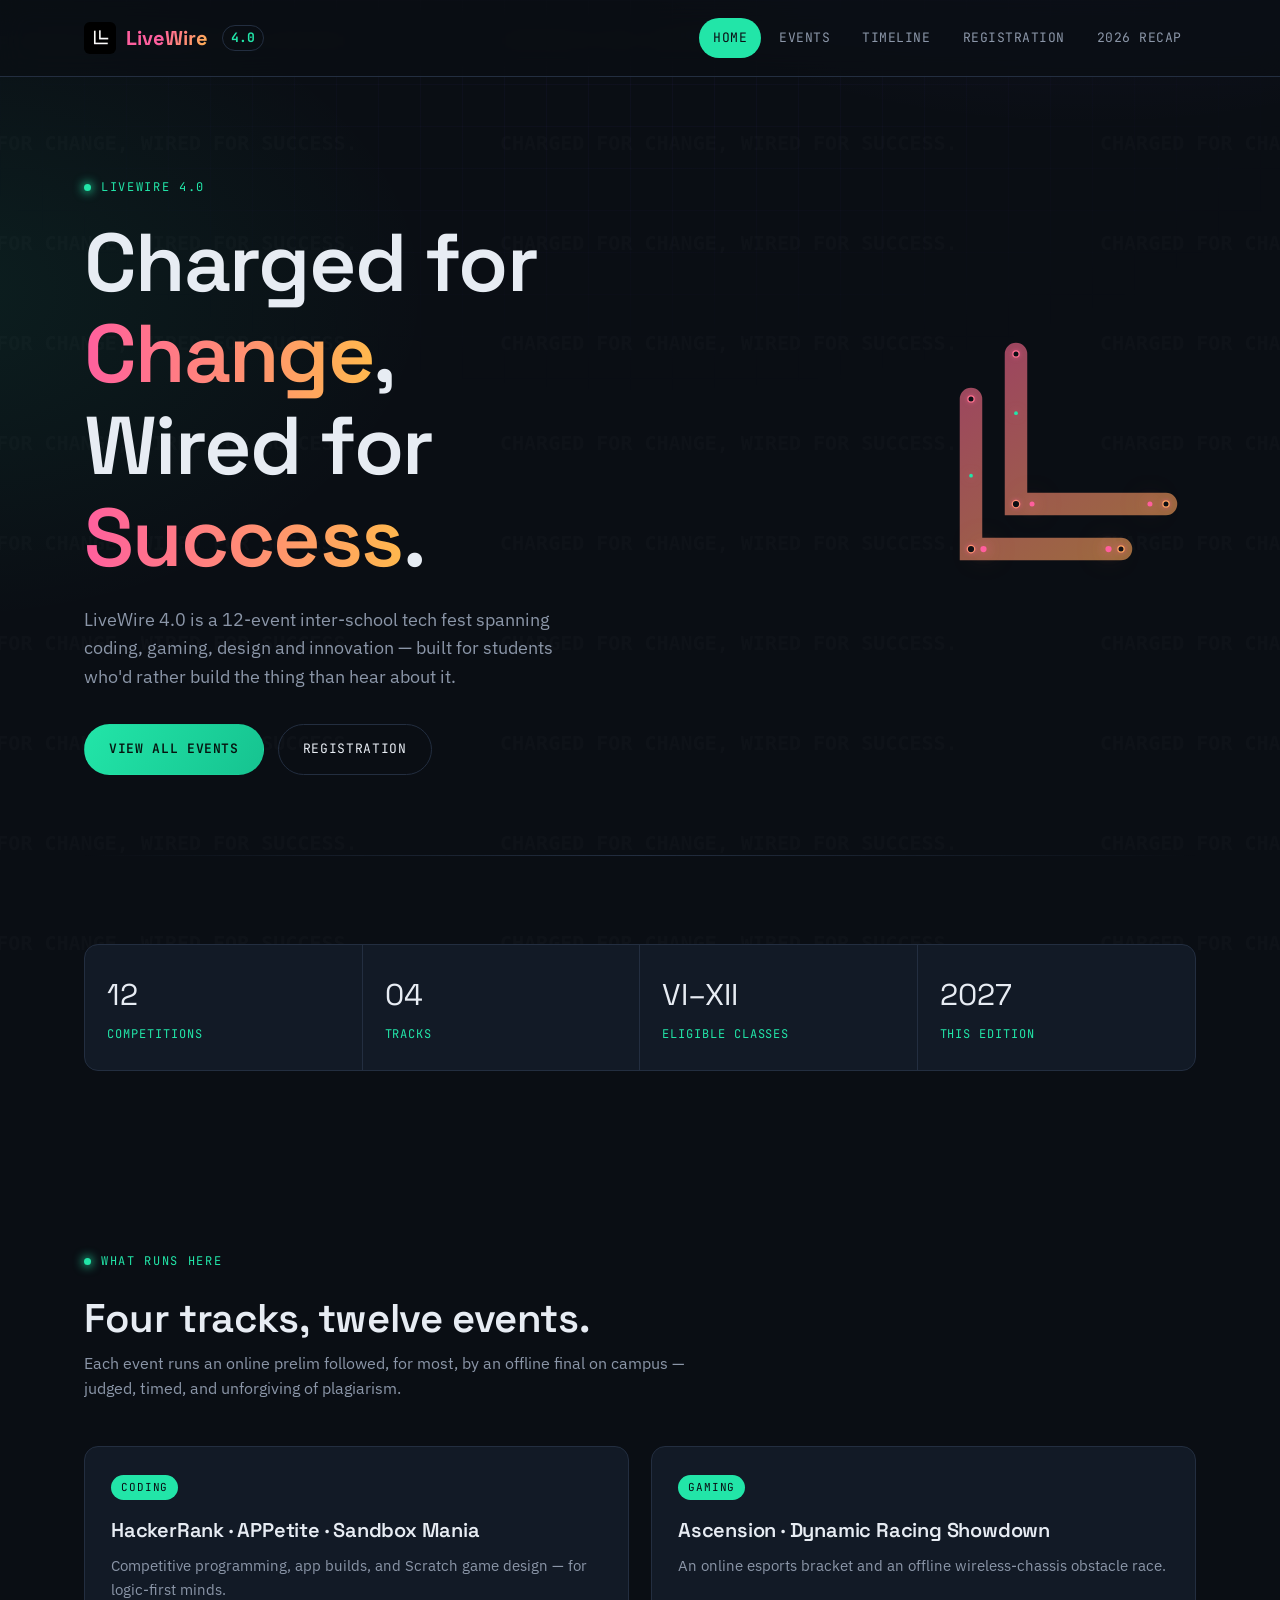
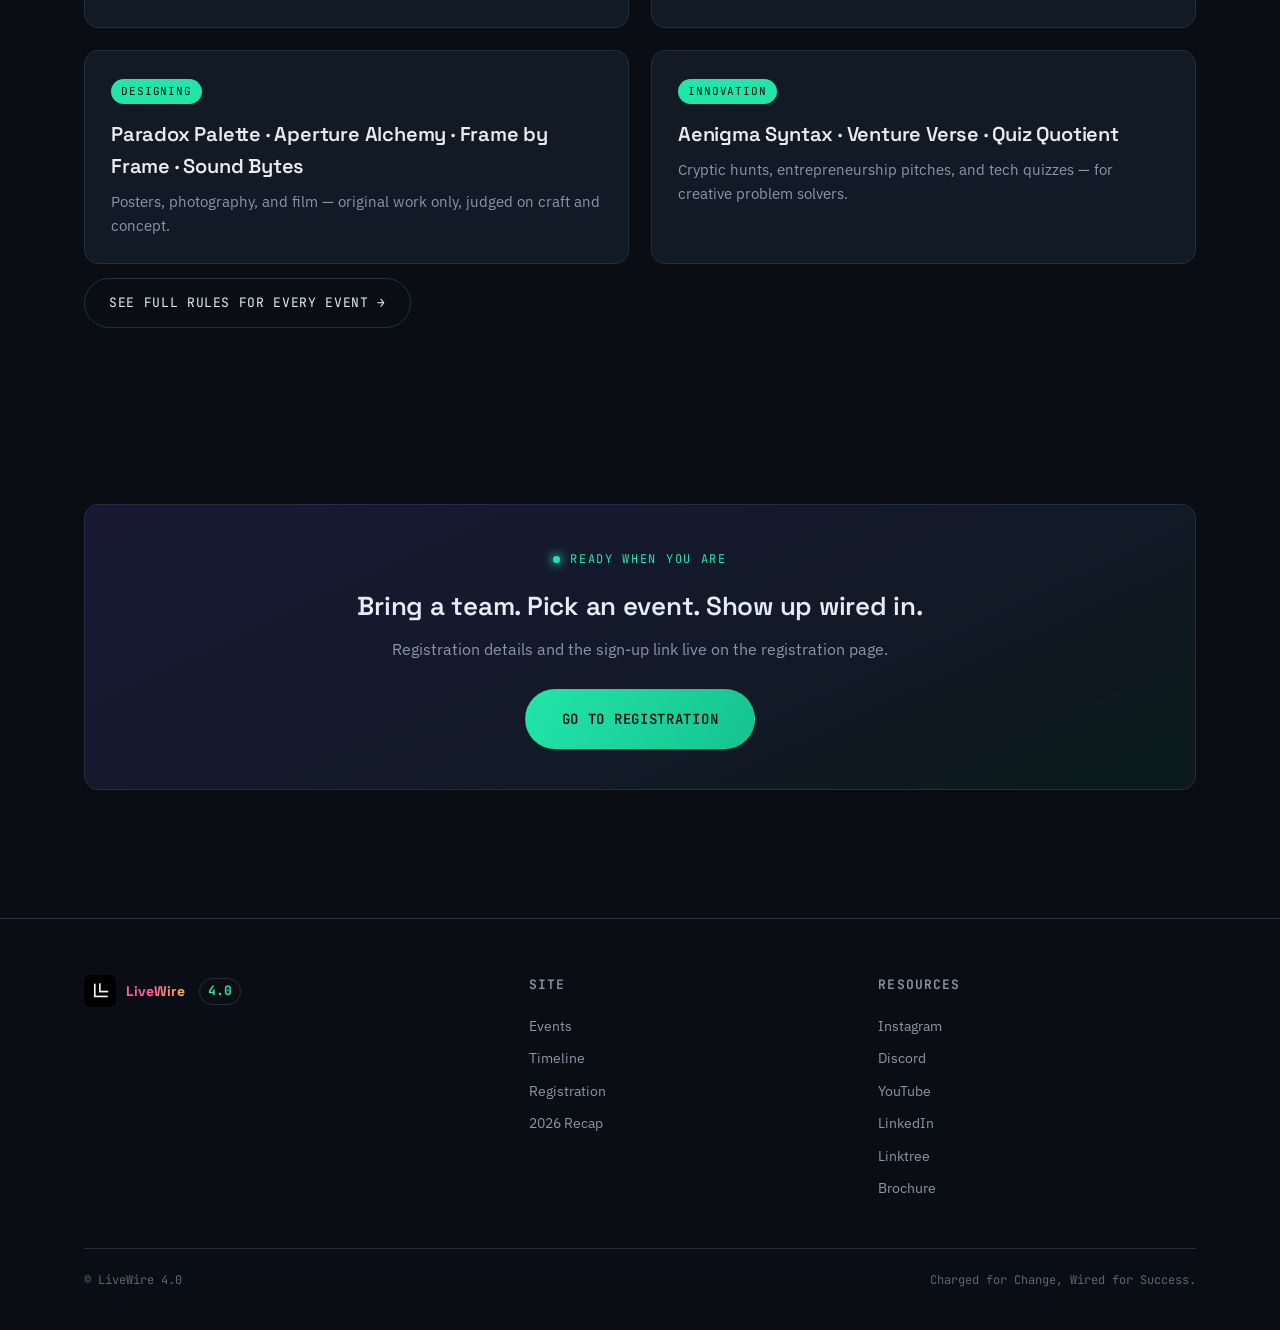
==== index.html @ 0c419f39 "metadata" ====
<!DOCTYPE html>
<html lang="en">
<head>
<meta charset="UTF-8">
<meta name="viewport" content="width=device-width, initial-scale=1.0">
<title>LiveWire 4.0 | Charged for Change, Wired for Success</title>
<meta name="title" content="LiveWire 4.0 | Charged for Change, Wired for Success">
<meta name="description" content="Join LiveWire 4.0, a 12-event inter-school tech fest spanning coding, gaming, design and innovation.">
<meta property="og:type" content="website">
<meta property="og:title" content="LiveWire 4.0 | Charged for Change, Wired for Success">
<meta property="og:description" content="Join LiveWire 4.0, a 12-event inter-school tech fest spanning coding, gaming, design and innovation.">
<meta property="og:image" content="https://livewire.tech/LOGO.jpg">
<meta property="twitter:card" content="summary_large_image">
<meta property="twitter:title" content="LiveWire 4.0 | Charged for Change, Wired for Success">
<meta property="twitter:description" content="Join LiveWire 4.0, a 12-event inter-school tech fest spanning coding, gaming, design and innovation.">
<meta property="twitter:image" content="https://livewire.tech/LOGO.jpg">
<link rel="preconnect" href="https://fonts.googleapis.com">
<link href="https://fonts.googleapis.com/css2?family=Space+Grotesk:wght@500;600;700&family=IBM+Plex+Sans:wght@400;500;600&family=JetBrains+Mono:wght@400;500&display=swap" rel="stylesheet">
<link rel="icon" type="image/jpeg" href="LOGO.jpg">
<link rel="stylesheet" href="styles.css">
</head>
<body>

<header class="site-header">
  <div class="wrap">
    <a href="index.html" class="brand">
      <img src="LOGO.jpg" alt="LiveWire" class="brand-logo">
      <span class="brand-text"><span class="l">Live</span><span class="w">Wire</span></span>
      <span class="ver">4.0</span>
    </a>
    <nav class="primary-nav">
      <a href="index.html">Home</a>
      <a href="events.html">Events</a>
      <a href="timeline.html">Timeline</a>
      <a href="registration.html">Registration</a>
      <a href="recap.html">2026 Recap</a>
    </nav>
    <button class="nav-toggle" aria-label="Toggle menu" aria-expanded="false">☰</button>
  </div>
</header>

<main>

  <section class="hero">
    <div class="wrap hero-grid">
      <div>
        <span class="eyebrow">LiveWire 4.0</span>
        <h1>Charged for <span class="grad-text">Change</span>,<br>Wired for <span class="grad-text">Success</span>.</h1>
        <p class="lede">LiveWire 4.0 is a 12-event inter-school tech fest spanning coding, gaming, design and innovation — built for students who'd rather build the thing than hear about it.</p>
        <div class="hero-cta">
          <a href="events.html" class="btn btn-primary">View all events</a>
          <a href="registration.html" class="btn btn-ghost">Registration</a>
        </div>
      </div>

      <div class="circuit-stage" aria-hidden="true">
        <svg viewBox="0 0 480 480" fill="none">
          <defs>
            <linearGradient id="traceGrad" x1="80" y1="0" x2="400" y2="480" gradientUnits="userSpaceOnUse">
              <stop offset="0%" stop-color="#ff5f9e"/>
              <stop offset="100%" stop-color="#ffb84d"/>
            </linearGradient>
            <linearGradient id="dotGrad" x1="0" y1="0" x2="1" y2="0">
              <stop offset="0%" stop-color="#ff5f9e"/>
              <stop offset="100%" stop-color="#ffb84d"/>
            </linearGradient>
            <!-- Left L (larger): tall vertical, horizontal base equal length -->
            <path id="logoL1" d="M 120 120 L 120 360 L 360 360" />
            <!-- Right L (smaller): shifted diagonally up and right by exact gap amount, equal lengths -->
            <path id="logoL2" d="M 192 48 L 192 288 L 432 288" />
            <!-- Reverse paths -->
            <path id="logoL1rev" d="M 360 360 L 120 360 L 120 120" />
            <path id="logoL2rev" d="M 432 288 L 192 288 L 192 48" />
          </defs>

          <!-- Left L shape -->
          <use href="#logoL1" stroke="url(#traceGrad)" stroke-width="36" stroke-linecap="round" stroke-linejoin="miter" fill="none" opacity="0.6" class="trace-draw d1"/>
          <!-- Right L shape -->
          <use href="#logoL2" stroke="url(#traceGrad)" stroke-width="36" stroke-linecap="round" stroke-linejoin="miter" fill="none" opacity="0.6" class="trace-draw d2"/>

          <!-- Corner nodes on left L -->
          <circle class="node logo-node" cx="120" cy="120" r="5"/>
          <circle class="node logo-node" cx="120" cy="360" r="6"/>
          <circle class="node logo-node" cx="360" cy="360" r="5"/>
          <!-- Corner nodes on right L -->
          <circle class="node logo-node" cx="192" cy="48" r="5"/>
          <circle class="node logo-node" cx="192" cy="288" r="6"/>
          <circle class="node logo-node" cx="432" cy="288" r="5"/>

          <!-- Animated dots on left L -->
          <circle class="pulse logo-pulse" r="5" fill="url(#dotGrad)">
            <animateMotion dur="3.6s" repeatCount="indefinite">
              <mpath href="#logoL1"/>
            </animateMotion>
          </circle>
          <circle class="pulse logo-pulse" r="5" fill="url(#dotGrad)">
            <animateMotion dur="3.6s" begin="1.8s" repeatCount="indefinite">
              <mpath href="#logoL1rev"/>
            </animateMotion>
          </circle>
          <!-- Animated dots on right L -->
          <circle class="pulse logo-pulse" r="4" fill="url(#dotGrad)">
            <animateMotion dur="2.8s" begin="0.4s" repeatCount="indefinite">
              <mpath href="#logoL2"/>
            </animateMotion>
          </circle>
          <circle class="pulse logo-pulse" r="4" fill="url(#dotGrad)">
            <animateMotion dur="2.8s" begin="1.8s" repeatCount="indefinite">
              <mpath href="#logoL2rev"/>
            </animateMotion>
          </circle>
          <!-- Extra small accent dots -->
          <circle class="pulse logo-pulse-sm" r="3" fill="#ff5f9e">
            <animateMotion dur="4.5s" begin="0.8s" repeatCount="indefinite">
              <mpath href="#logoL1"/>
            </animateMotion>
          </circle>
          <circle class="pulse logo-pulse-sm" r="3" fill="#ffb84d">
            <animateMotion dur="3.8s" begin="1.2s" repeatCount="indefinite">
              <mpath href="#logoL2"/>
            </animateMotion>
          </circle>
        </svg>
      </div>
    </div>
  </section>

  <div class="wrap"><hr class="divider"></div>

  <section class="reveal">
    <div class="wrap">
      <div class="stat-band">
        <div><span class="num">12</span><span class="cat">Competitions</span></div>
        <div><span class="num">04</span><span class="cat">Tracks</span></div>
        <div><span class="num">VI–XII</span><span class="cat">Eligible classes</span></div>
        <div><span class="num">2027</span><span class="cat">This edition</span></div>
      </div>
    </div>
  </section>

  <section class="reveal">
    <div class="wrap">
      <div class="section-head">
        <span class="eyebrow">What runs here</span>
        <h2>Four tracks, twelve events.</h2>
        <p>Each event runs an online prelim followed, for most, by an offline final on campus — judged, timed, and unforgiving of plagiarism.</p>
      </div>
      <div class="grid-2x2">
        <div class="card">
          <span class="tag">Coding</span>
          <h3>HackerRank · APPetite · Sandbox Mania</h3>
          <p>Competitive programming, app builds, and Scratch game design — for logic-first minds.</p>
        </div>
        <div class="card">
          <span class="tag">Gaming</span>
          <h3>Ascension · Dynamic Racing Showdown</h3>
          <p>An online esports bracket and an offline wireless-chassis obstacle race.</p>
        </div>
        <div class="card">
          <span class="tag">Designing</span>
          <h3>Paradox Palette · Aperture Alchemy · Frame by Frame · Sound Bytes</h3>
          <p>Posters, photography, and film — original work only, judged on craft and concept.</p>
        </div>
        <div class="card">
          <span class="tag">Innovation</span>
          <h3>Aenigma Syntax · Venture Verse · Quiz Quotient</h3>
          <p>Cryptic hunts, entrepreneurship pitches, and tech quizzes — for creative problem solvers.</p>
        </div>
      </div>
      <div style="margin-top:14px;">
        <a href="events.html" class="btn btn-ghost">See full rules for every event →</a>
      </div>
    </div>
  </section>



  <section class="reveal">
    <div class="wrap">
      <div class="reg-cta-card">
        <span class="eyebrow">Ready when you are</span>
        <h3>Bring a team. Pick an event. Show up wired in.</h3>
        <p>Registration details and the sign-up link live on the registration page.</p>
        <a href="registration.html" class="btn btn-primary big-btn">Go to registration</a>
      </div>
    </div>
  </section>

</main>

<footer class="site-footer">
  <div class="wrap">
    <div class="footer-grid">
      <div>
        <a href="index.html" class="brand" style="margin-bottom:10px;">
          <img src="LOGO.jpg" alt="LiveWire" class="brand-logo">
          <span class="brand-text"><span class="l">Live</span><span class="w">Wire</span></span>
          <span class="ver">4.0</span>
        </a>

      </div>
      <div>
        <h4>Site</h4>
        <a href="events.html">Events</a>
        <a href="timeline.html">Timeline</a>
        <a href="registration.html">Registration</a>
        <a href="recap.html">2026 Recap</a>
      </div>
      <div>
        <h4>Resources</h4>
        <a href="https://www.instagram.com/livewire_bgs" target="_blank">Instagram</a>
        <a href="https://discord.com/invite/5c5zXu8tNT" target="_blank">Discord</a>
        <a href="https://www.youtube.com/@TheLiveWireClub" target="_blank">YouTube</a>
        <a href="https://in.linkedin.com/company/the-live-wire-club" target="_blank">LinkedIn</a>
        <a href="https://linktr.ee/livewire.bgsips" target="_blank">Linktree</a>
        <a href="brochure.html">Brochure</a>
      </div>
    </div>
    <div class="footer-bottom">
      <span>© LiveWire 4.0</span>
      <span>Charged for Change, Wired for Success.</span>
    </div>
  </div>
</footer>

<script src="script.js"></script>
</body>
</html>
---- styles.css ----
/* =========================================================
   LiveWire 4.0 — design tokens
   Palette:  bg #0a0e14 · surface #121a26 · violet #7c5cff
             green #22e5a8 · spark #ff5f9e
             ink #e7ecf3 · ink-mute #8b96a8
   Type:     display = Space Grotesk · body = IBM Plex Sans
             mono (labels/eyebrows) = JetBrains Mono
   ========================================================= */

:root{
  --bg: #0a0e14;
  --bg-2: #0d1320;
  --surface: #121a26;
  --surface-2: #17202f;
  --line: #232e40;
  --violet: #7c5cff;
  --violet-soft: #a996ff;
  --green: #22e5a8;
  --spark: #ff5f9e;
  --amber: #ffb84d;
  --ink: #e7ecf3;
  --ink-mute: #8b96a8;
  --ink-dim: #5b6578;

  --display: "Space Grotesk", "Segoe UI", sans-serif;
  --body: "IBM Plex Sans", "Segoe UI", sans-serif;
  --mono: "JetBrains Mono", "Courier New", monospace;

  --radius: 14px;
  --radius-sm: 8px;
  --maxw: 1240px;
  --edge: clamp(20px, 5vw, 64px);
}

/* ---------------- Custom cursor (non-touch only) ---------- */
@media (pointer: fine) {
  *{ cursor: none !important; }
}
.cursor-ring, .cursor-dot{
  position: fixed;
  top: 0; left: 0;
  border-radius: 50%;
  pointer-events: none;
  z-index: 9999;
  transform: translate(-50%, -50%);
  will-change: transform;
  display: none;           /* hidden until JS activates */
}
.cursor-ring{
  width: 36px; height: 36px;
  border: 1.5px solid var(--green);
  opacity: 0.55;
  transition: width .2s ease, height .2s ease, opacity .2s ease, border-color .2s ease;
}
.cursor-dot{
  width: 6px; height: 6px;
  background: var(--green);
  box-shadow: 0 0 8px 2px rgba(34,229,168,0.6);
  transition: width .2s ease, height .2s ease, background .2s ease;
}
/* hover state — ring expands, dot shrinks */
.cursor-ring.is-hover{
  width: 52px; height: 52px;
  border-color: var(--spark);
  opacity: 0.8;
}
.cursor-dot.is-hover{
  width: 4px; height: 4px;
  background: var(--spark);
}

*{ box-sizing:border-box; margin:0; padding:0; }
html{ scroll-behavior:smooth; }
@media (prefers-reduced-motion: reduce){
  html{ scroll-behavior:auto; }
  *{ animation-duration:0.01ms !important; animation-iteration-count:1 !important; transition-duration:0.01ms !important; }
}

body{
  background:
    radial-gradient(1100px 700px at 85% -10%, rgba(124,92,255,0.14), transparent 60%),
    radial-gradient(900px 600px at -5% 10%, rgba(34,229,168,0.08), transparent 55%),
    var(--bg);
  color: var(--ink);
  font-family: var(--body);
  font-size: 16px;
  line-height: 1.6;
  -webkit-font-smoothing: antialiased;
  min-height: 100vh;
  position: relative;
}


body::after {
  content: "";
  position: fixed;
  inset: -100px;
  z-index: -2;
  pointer-events: none;
  background-image: url("data:image/svg+xml,%3Csvg xmlns='http://www.w3.org/2000/svg' width='600' height='100'%3E%3Ctext x='0' y='50' fill='rgba(255,255,255,0.02)' font-family='monospace' font-size='20' font-weight='800'%3ECHARGED FOR CHANGE, WIRED FOR SUCCESS.%3C/text%3E%3C/svg%3E");
  background-repeat: repeat;
}

/* subtle circuit-grid backdrop, fixed, low opacity */
body::before{
  content:"";
  position: fixed; inset: 0;
  background-image:
    linear-gradient(rgba(124,92,255,0.05) 1px, transparent 1px),
    linear-gradient(90deg, rgba(124,92,255,0.05) 1px, transparent 1px);
  background-size: 42px 42px;
  mask-image: radial-gradient(ellipse 80% 60% at 50% 0%, black 0%, transparent 75%);
  pointer-events: none;
  z-index: 0;
}

a{ color: inherit; text-decoration:none; }
img,svg{ display:block; max-width:100%; }
ul{ list-style:none; }
button{ font-family: inherit; }

.wrap{ max-width: var(--maxw); margin: 0 auto; padding: 0 var(--edge); position:relative; z-index:1; }

.eyebrow{
  font-family: var(--mono);
  font-size: 12px;
  letter-spacing: 0.14em;
  text-transform: uppercase;
  color: var(--green);
  display: inline-flex;
  align-items: center;
  gap: 10px;
}
.eyebrow::before{
  content:"";
  width: 7px; height: 7px;
  background: var(--green);
  border-radius: 50%;
  box-shadow: 0 0 10px 2px rgba(34,229,168,0.7);
  flex-shrink: 0;
}

h1,h2,h3,h4{
  font-family: var(--display);
  font-weight: 600;
  letter-spacing: -0.01em;
  color: var(--ink);
}

.grad-text{
  background: linear-gradient(90deg, var(--spark), var(--amber));
  -webkit-background-clip: text;
  background-clip: text;
  color: transparent;
}

p{ color: var(--ink-mute); }

/* ---------------- Header ---------------- */
.site-header{
  position: sticky; top: 0; z-index: 50;
  background: rgba(10,14,20,0.72);
  backdrop-filter: blur(14px);
  border-bottom: 1px solid var(--line);
}
.site-header .wrap{
  display:flex; align-items:center; justify-content:space-between;
  height: 76px;
}
.brand{
  display:flex; align-items:center; gap:10px;
  font-family: var(--display);
  font-size: 20px;
  font-weight: 700;
  flex-wrap: nowrap;
}
.brand-text { display: flex; align-items: center; }
.brand .l{ color: var(--spark); }
.brand .w{
  background: linear-gradient(120deg, var(--spark), var(--amber));
  -webkit-background-clip:text; background-clip:text; color:transparent;
}
.brand .ver{
  font-family: var(--mono);
  font-size: 13px;
  color: var(--green);
  border: 1px solid var(--line);
  padding: 2px 8px;
  border-radius: 999px;
  margin-left: 4px;
}
.brand-logo{
  width: 32px;
  height: 32px;
  border-radius: 6px;
  object-fit: cover;
  flex-shrink: 0;
}

nav.primary-nav{ display:flex; align-items:center; gap: 4px; }
nav.primary-nav a{
  font-family: var(--mono);
  font-size: 13px;
  letter-spacing: 0.04em;
  text-transform: uppercase;
  color: var(--ink-mute);
  padding: 10px 14px;
  border-radius: 999px;
  transition: color .2s ease, background .2s ease;
}
nav.primary-nav a:hover{ color: var(--ink); background: var(--surface); }
nav.primary-nav a.is-active{ color: var(--bg); background: var(--green); }

.nav-toggle{
  display:none;
  background:none; border:1px solid var(--line); border-radius:8px;
  width:40px; height:40px; color: var(--ink); cursor:pointer;
}

/* ---------------- Buttons ---------------- */
.btn{
  display:inline-flex; align-items:center; gap:10px;
  font-family: var(--mono);
  font-size: 13px;
  letter-spacing: 0.05em;
  text-transform: uppercase;
  padding: 14px 24px;
  border-radius: 999px;
  border: 1px solid transparent;
  cursor: pointer;
  transition: transform .18s ease, box-shadow .18s ease, background .18s ease, border-color .18s ease;
}
.btn:active{ transform: translateY(1px); }
.btn-primary{
  background: linear-gradient(120deg, var(--green), #16c390);
  color: #06140f;
  font-weight: 600;
  box-shadow: 0 0 0 0 rgba(34,229,168,0.0);
}
.btn-primary:hover{ box-shadow: 0 8px 30px -6px rgba(34,229,168,0.55); transform: translateY(-1px); }
.btn-ghost{
  background: transparent;
  color: var(--ink);
  border-color: var(--line);
}
.btn-ghost:hover{ border-color: var(--violet-soft); color: var(--violet-soft); }
.btn[disabled], .btn.is-disabled{
  opacity: .55; cursor: not-allowed; box-shadow:none; transform:none;
}

/* ---------------- Hero (circuit signature) ---------------- */
.hero{
  position: relative;
  padding: 96px 0 80px;
  overflow: hidden;
}
.hero-grid{
  display:grid;
  grid-template-columns: 1.1fr 0.9fr;
  gap: 40px;
  align-items: center;
}
.hero h1{
  font-size: clamp(44px, 6.4vw, 86px);
  line-height: 1.12;
  margin: 18px 0 22px;
  letter-spacing: -0.02em;
}
.hero p.lede{
  font-size: 18px;
  max-width: 46ch;
  margin-bottom: 32px;
}
.hero-cta{ display:flex; gap:14px; flex-wrap:wrap; }

.circuit-stage{
  position: relative;
  aspect-ratio: 1 / 1;
  max-width: 580px;
  justify-self: end;
}
.circuit-stage svg{ width:100%; height:100%; }
.trace{
  fill:none;
  stroke: url(#traceGrad);
  stroke-width: 1.4;
  stroke-linecap: round;
  stroke-linejoin: miter;
  opacity: 0.55;
}
.trace-draw{
  stroke-dasharray: 900;
  stroke-dashoffset: 900;
  animation: draw 2.6s ease forwards;
}
.trace-draw.d2{ animation-delay: .25s; }
.trace-draw.d3{ animation-delay: .5s; }
@keyframes draw{ to{ stroke-dashoffset: 0; } }

.node{ fill: var(--bg); stroke: var(--green); stroke-width: 1.6; }
.node.violet{ stroke: var(--violet-soft); }
.node.spark{ stroke: var(--spark); }
.node.logo-node{ stroke: url(#traceGrad); stroke-width: 2; fill: var(--bg); filter: drop-shadow(0 0 4px rgba(255,95,158,0.5)); }

.pulse{
  fill: var(--green);
  filter: drop-shadow(0 0 6px rgba(34,229,168,0.9));
}
.logo-pulse{
  fill: var(--spark);
  filter: drop-shadow(0 0 10px rgba(255,95,158,0.9)) drop-shadow(0 0 20px rgba(255,184,77,0.5));
}
.logo-pulse-sm{
  filter: drop-shadow(0 0 8px rgba(255,95,158,0.7));
}
@media (prefers-reduced-motion: no-preference){
  .pulse{ offset-rotate: 0deg; animation: travel 4.5s linear infinite; }
  .pulse.b{ animation-duration: 6.2s; animation-delay: 1.1s; }
  .pulse.c{ animation-duration: 5.4s; animation-delay: 2.2s; }
}
@keyframes travel{ 0%{ offset-distance: 0%; opacity:0; } 6%{opacity:1;} 94%{opacity:1;} 100%{ offset-distance: 100%; opacity:0; } }

/* ---------------- Sections / cards ---------------- */
section{ padding: 88px 0; position:relative; z-index:1; }
.section-head{ max-width: 640px; margin-bottom: 44px; }
.section-head h2{ font-size: clamp(28px, 3.4vw, 40px); margin-top: 14px; }

.divider{
  height:1px;
  background: linear-gradient(90deg, transparent, var(--line), transparent);
  border:0;
}

.stat-band{
  display:grid;
  grid-template-columns: repeat(4, 1fr);
  border: 1px solid var(--line);
  border-radius: var(--radius);
  overflow:hidden;
  background: var(--surface);
}
.stat-band > div{
  padding: 26px 22px;
  border-right: 1px solid var(--line);
}
.stat-band > div:last-child{ border-right:none; }
.stat-band .num{ font-family: var(--display); font-size: 30px; color: var(--ink); }
.stat-band .cat{ font-family: var(--mono); font-size: 12px; letter-spacing:.08em; text-transform:uppercase; color: var(--green); margin-top:6px; display:block; }

.grid-3{ display:grid; grid-template-columns: repeat(3, 1fr); gap: 22px; }
.grid-2{ display:grid; grid-template-columns: repeat(2, 1fr); gap: 22px; }
.grid-2x2{ display:grid; grid-template-columns: repeat(2, 1fr); gap: 22px; }

.card{
  background: var(--surface);
  border: 1px solid var(--line);
  border-radius: var(--radius);
  padding: 26px;
  transition: border-color .2s ease, transform .2s ease, box-shadow .2s ease;
}
.card:hover{
  border-color: rgba(124,92,255,0.5);
  transform: translateY(-3px);
  box-shadow: 0 16px 40px -18px rgba(124,92,255,0.35);
}
.card .tag{
  font-family: var(--mono); font-size: 11px; letter-spacing:.08em; text-transform:uppercase;
  color: var(--bg); background: var(--green);
  display:inline-block; padding: 4px 10px; border-radius: 999px; margin-bottom: 14px;
}
.card h3{ font-size: 20px; margin-bottom: 8px; }
.card p{ font-size: 14.5px; }

.mentor-card{ text-align:center; padding: 32px 22px; }
.mentor-avatar{
  width: 84px; height: 84px; border-radius: 50%;
  margin: 0 auto 18px;
  background: conic-gradient(from 140deg, var(--violet), var(--spark), var(--green), var(--violet));
  padding: 3px;
}
.mentor-avatar span{
  display:flex; align-items:center; justify-content:center;
  width:100%; height:100%; border-radius:50%;
  background: var(--bg-2);
  font-family: var(--display); font-size: 20px; color: var(--ink);
}
.mentor-card h3{ font-size: 16px; margin-bottom: 4px; }
.mentor-card .role{ font-family: var(--mono); font-size: 12px; color: var(--green); }

/* ---------------- Reveal on scroll ---------------- */
.reveal{ opacity:0; transform: translateY(18px); transition: opacity .7s ease, transform .7s ease; }
.reveal.is-visible{ opacity:1; transform:none; }

/* ---------------- Footer ---------------- */
footer.site-footer{
  border-top: 1px solid var(--line);
  padding: 56px 0 40px;
  margin-top: 40px;
}
.footer-grid{
  display:grid;
  grid-template-columns: 1.3fr 1fr 1fr;
  gap: 32px;
}
.footer-grid h4{ font-size:13px; font-family: var(--mono); text-transform:uppercase; letter-spacing:.08em; color: var(--ink-mute); margin-bottom:14px; }
.footer-grid a{ display:block; color: var(--ink-mute); font-size: 14px; padding: 5px 0; transition: color .2s ease; }
.footer-grid a.brand{ display:flex; flex-direction:row; align-items:center; padding: 0; margin-bottom: 14px; }
.footer-grid a:hover{ color: var(--green); }
.footer-bottom{
  display:flex; justify-content:space-between; align-items:center;
  margin-top: 44px; padding-top: 22px; border-top:1px solid var(--line);
  font-family: var(--mono); font-size:12px; color: var(--ink-dim); flex-wrap:wrap; gap:10px;
}

/* ---------------- Page header (interior pages) ---------------- */
.page-hero{
  padding: 68px 0 48px;
  border-bottom: 1px solid var(--line);
}
.page-hero h1{ font-size: clamp(34px, 5vw, 56px); margin-top: 14px; }
.page-hero p{ max-width: 60ch; margin-top: 16px; font-size: 16px; }
.page-hero p a{
  color: var(--green);
  text-decoration: underline;
  text-underline-offset: 3px;
  transition: color .2s ease;
}
.page-hero p a:hover{ color: var(--violet-soft); }

/* ---------------- Events page ---------------- */
.filter-row{
  display:flex; flex-wrap:wrap; gap:10px;
  margin-bottom: 34px;
}
.filter-btn{
  font-family: var(--mono); font-size: 12px; letter-spacing:.06em; text-transform:uppercase;
  padding: 9px 16px; border-radius: 999px;
  border: 1px solid var(--line); background: transparent; color: var(--ink-mute);
  cursor:pointer; transition: all .2s ease;
}
.filter-btn:hover{ border-color: var(--violet-soft); color: var(--ink); }
.filter-btn.is-active{ background: var(--violet); border-color: var(--violet); color: #fff; }

.event-list{ display:flex; flex-direction:column; gap: 16px; }
.event-item{
  background: var(--surface);
  border: 1px solid var(--line);
  border-radius: var(--radius);
  overflow: hidden;
}
.event-summary{
  display:grid;
  grid-template-columns: 220px 1fr auto;
  gap: 20px;
  align-items:center;
  padding: 22px 26px;
  cursor: pointer;
  list-style: none;
}
.event-summary::-webkit-details-marker{ display:none; }
.event-summary .tag{
  font-family: var(--mono); font-size: 11px; letter-spacing:.06em; text-transform:uppercase;
  color: var(--green); border:1px solid var(--line); padding:4px 10px; border-radius:999px;
  width: fit-content;
}
.event-summary h3{ font-size: 19px; }
.event-summary .meta{ font-family: var(--mono); font-size:12px; color: var(--ink-dim); margin-top:4px; }
.event-summary .chev{ opacity:0.6; font-size:24px; transition: transform 0.3s ease; font-family: var(--mono); color: var(--ink-dim); }
details[open] .event-summary .chev{ transform: rotate(45deg); opacity:1; color: var(--green); }

.event-body {
  padding: 0 20px 24px 20px;
  border-top: 1px solid var(--line);
  margin-top: 16px; padding-top:16px;
  transform-origin: top;
  animation: detailsSlideDown 0.3s cubic-bezier(0.16, 1, 0.3, 1) forwards;
}

@keyframes detailsSlideDown {
  0% { opacity: 0; transform: translateY(-8px) scaleY(0.98); }
  100% { opacity: 1; transform: translateY(0) scaleY(1); }
}
@keyframes detailsSlideUp {
  0% { opacity: 1; transform: translateY(0) scaleY(1); }
  100% { opacity: 0; transform: translateY(-8px) scaleY(0.98); }
}

.event-body .cols{ display:grid; grid-template-columns: 1fr 1fr; gap: 28px; padding-top:22px; }
.event-body h4{ font-family: var(--mono); font-size:12px; letter-spacing:.06em; text-transform:uppercase; color: var(--violet-soft); margin-bottom: 10px; }
.event-body ul{ display:flex; flex-direction:column; gap:8px; }
.event-body li{ font-size: 14px; color: var(--ink-mute); padding-left: 16px; position:relative; }
.event-body li::before{ content:"›"; position:absolute; left:0; color: var(--green); }
.event-body .blank-note{ font-family: var(--mono); font-size:12px; color: var(--amber); margin-top: 14px; }

/* ---------------- Timeline "no signal" state ---------------- */
.scope{
  border: 1px solid var(--line);
  border-radius: var(--radius);
  background: var(--surface);
  padding: 60px 40px;
  text-align:center;
  position: relative;
  overflow:hidden;
}
.scope-line{
  position:relative; height: 90px; margin: 0 auto 30px; max-width: 640px;
}
.scope-line svg{ width:100%; height:100%; }
.scope h2{ font-size: 24px; margin-bottom: 10px; }
.scope .status{
  font-family: var(--mono); font-size:12px; letter-spacing:.1em; text-transform:uppercase;
  color: var(--amber); display:inline-flex; align-items:center; gap:8px; margin-bottom:18px;
}
.scope .status::before{ content:""; width:7px; height:7px; border-radius:50%; background: var(--amber); box-shadow:0 0 8px 2px rgba(255,184,77,.7); }
.scope p{ max-width: 52ch; margin: 0 auto; }

/* ---------------- Registration ---------------- */
.reg-panel{
  display:grid; grid-template-columns: 1fr 1fr; gap: 40px; align-items:start;
}
.reg-list{ display:flex; flex-direction:column; gap:14px; }
.reg-list li{ font-size:14.5px; color: var(--ink-mute); padding-left:18px; position:relative; }
.reg-list li::before{ content:"›"; position:absolute; left:0; color: var(--green); }
.reg-cta-card{
  background: linear-gradient(155deg, rgba(124,92,255,0.14), rgba(34,229,168,0.06));
  border: 1px solid var(--line);
  border-radius: var(--radius);
  padding: 40px;
  text-align:center;
}
.reg-cta-card .eyebrow{ margin-bottom: 16px; justify-content:center; }
.reg-cta-card h3{ font-size: 26px; margin-bottom: 10px; }
.reg-cta-card p{ margin-bottom: 26px; }
.big-btn{ font-size:14px; padding: 18px 36px; }

/* ---------------- Recap gallery ---------------- */
.recap-grid{
  display:grid;
  grid-template-columns: repeat(3, 1fr);
  gap: 18px;
}
.recap-tile{
  aspect-ratio: 4/3;
  border-radius: var(--radius-sm);
  border: 1px dashed var(--line);
  background:
    repeating-linear-gradient(135deg, rgba(124,92,255,0.06) 0 2px, transparent 2px 14px),
    var(--surface);
  display:flex; flex-direction:column; align-items:center; justify-content:center;
  gap:10px; text-align:center; padding: 16px;
}
.recap-tile .icon{ color: var(--ink-dim); }
.recap-tile span{ font-family: var(--mono); font-size:11px; color: var(--ink-dim); text-transform:uppercase; letter-spacing:.05em; }
.recap-tile.wide{ grid-column: span 2; }

/* ---------------- Recap hero image ---------------- */
.recap-hero-img{
  border-radius: var(--radius);
  overflow: hidden;
  border: 1px solid var(--line);
  transition: box-shadow .3s ease;
}
.recap-hero-img:hover{
  box-shadow: 0 12px 48px -12px rgba(124,92,255,0.35);
}
.recap-hero-img img{
  width: 100%;
  height: auto;
  display: block;
}

/* ---------------- Video embed (aftermovie) ---------------- */
.video-embed{
  position: relative;
  width: 100%;
  padding-bottom: 56.25%; /* 16:9 */
  border-radius: var(--radius);
  overflow: hidden;
  border: 1px solid var(--line);
  background: var(--surface);
  box-shadow: 0 0 0 0 rgba(124,92,255,0);
  transition: box-shadow .3s ease;
}
.video-embed:hover{
  box-shadow: 0 12px 48px -12px rgba(124,92,255,0.35);
}
.video-embed iframe{
  position: absolute;
  top: 0;
  left: 0;
  width: 100%;
  height: 100%;
  border: 0;
}

/* ---------------- Responsive ---------------- */
@media (max-width: 980px){
  .hero-grid{ grid-template-columns: 1fr; }
  .circuit-stage{ max-width: 340px; justify-self:start; margin-top: 20px; }
  .stat-band{ grid-template-columns: repeat(2,1fr); }
  .stat-band > div:nth-child(2){ border-right:none; }
  .grid-3{ grid-template-columns: repeat(2,1fr); }
  .footer-grid{ grid-template-columns: 1fr 1fr; }
  .footer-grid > div:first-child{ grid-column: span 2; }
  .reg-panel{ grid-template-columns: 1fr; }
  .event-summary{ grid-template-columns: 1fr; gap:8px; position: relative; padding-right: 48px; }
  .event-summary .chev{ position: absolute; right: 22px; top: 22px; }
  .event-body .cols{ grid-template-columns: 1fr; }
  .recap-grid{ grid-template-columns: repeat(2,1fr); }
}
@media (max-width: 680px){
  nav.primary-nav{
    position: fixed; inset: 76px 0 auto 0;
    flex-direction:column; align-items:stretch; gap:0;
    background: var(--bg-2); border-bottom:1px solid var(--line);
    padding: 10px var(--edge) 20px;
    transform: translateY(-12px); opacity:0; pointer-events:none;
    transition: all .22s ease;
  }
  nav.primary-nav.is-open{ transform:none; opacity:1; pointer-events:auto; }
  nav.primary-nav a{ padding: 14px 6px; text-align:left; border-radius:0; border-bottom:1px solid var(--line); }
  .nav-toggle{ display:block; }
  .grid-3, .grid-2, .grid-2x2{ grid-template-columns: 1fr; }
  .recap-grid{ grid-template-columns: 1fr; }
  .recap-tile.wide{ grid-column: span 1; }
}
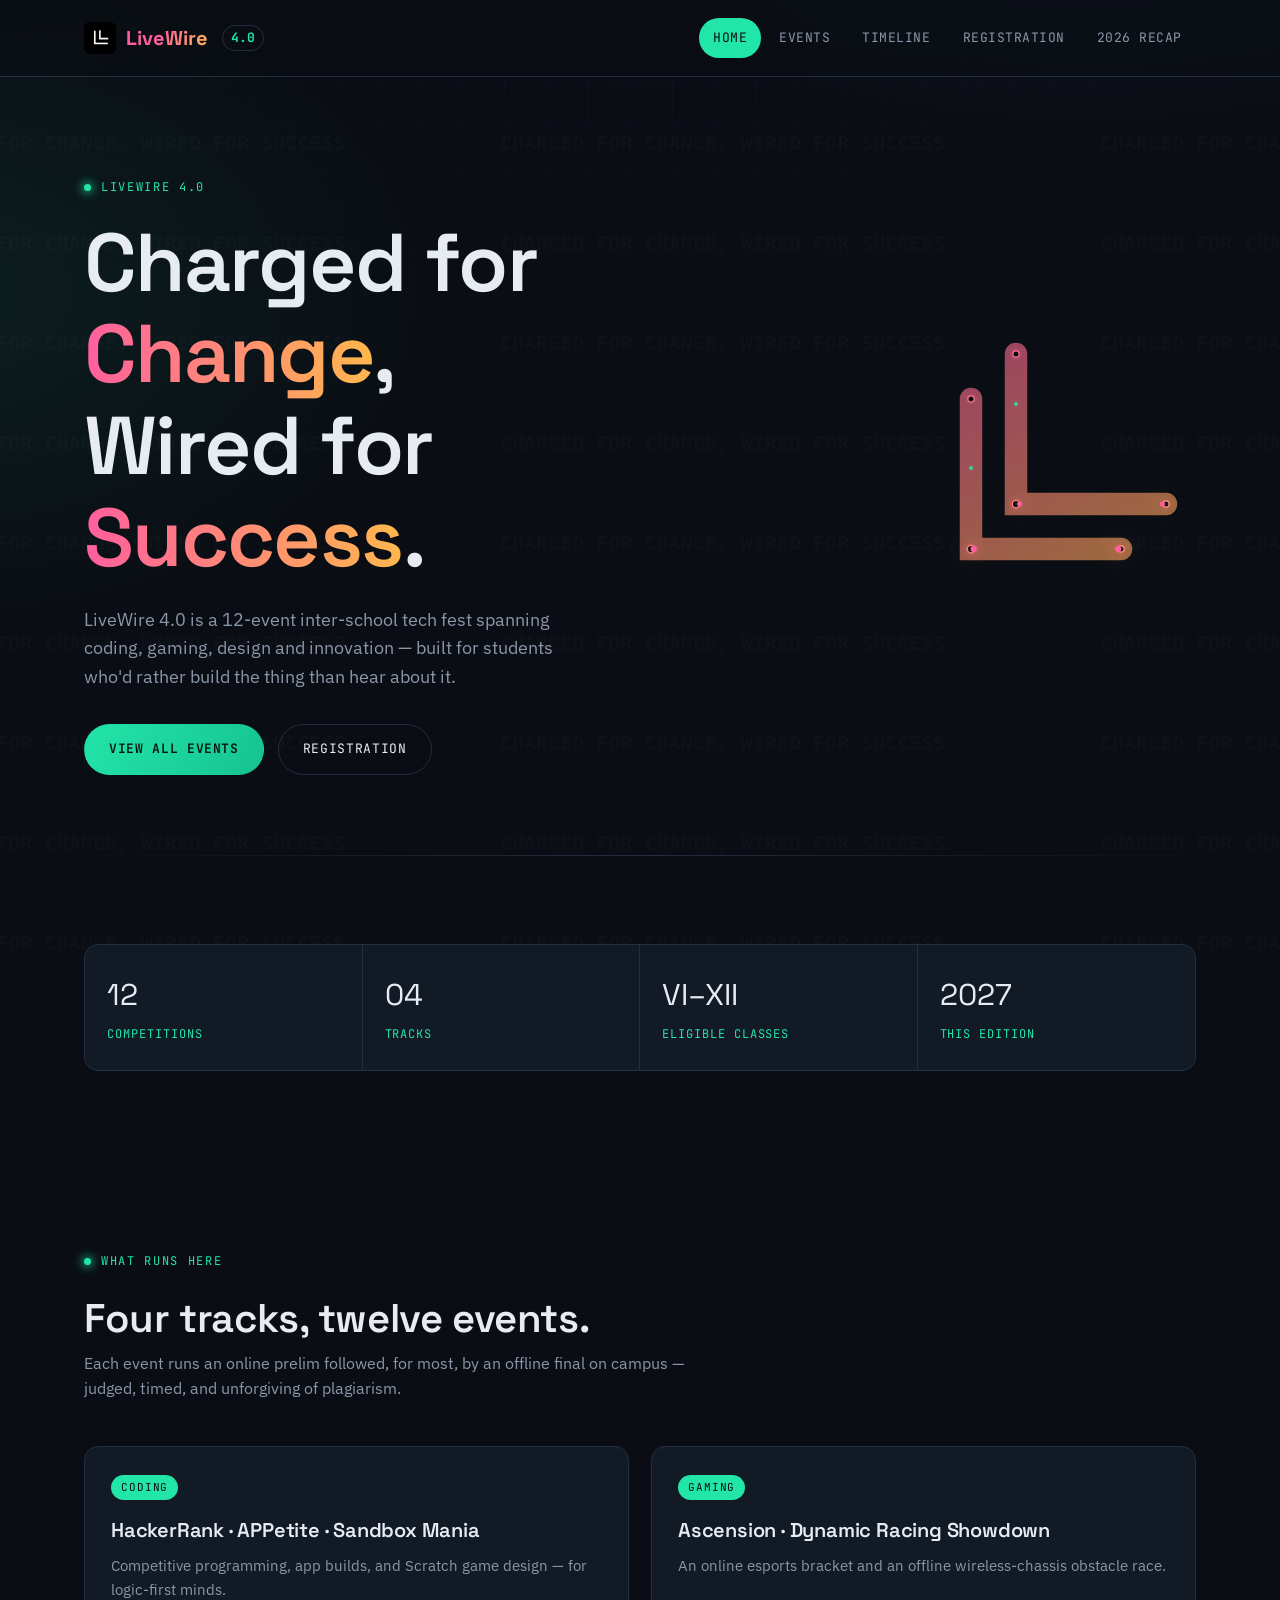
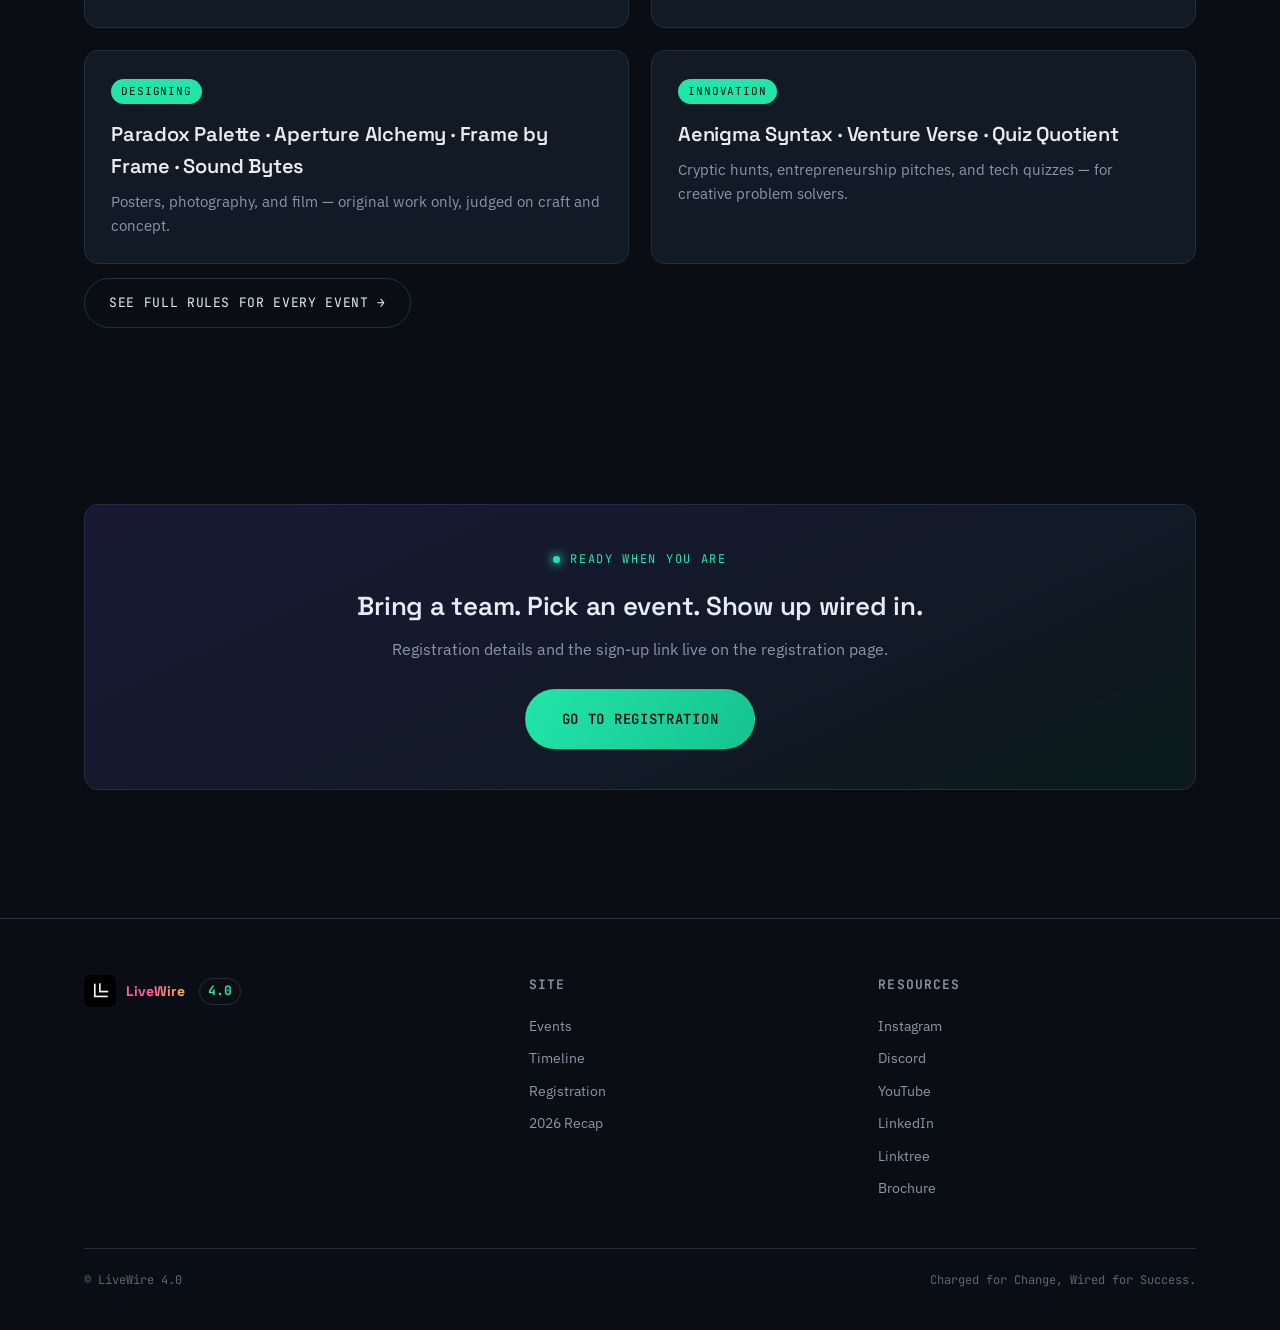
==== commit 5a5acf30: "asdfghyjk" ====
--- a/index.html
+++ b/index.html
@@ -9,11 +9,11 @@
 <meta property="og:type" content="website">
 <meta property="og:title" content="LiveWire 4.0 | Charged for Change, Wired for Success">
 <meta property="og:description" content="Join LiveWire 4.0, a 12-event inter-school tech fest spanning coding, gaming, design and innovation.">
-<meta property="og:image" content="https://livewire.tech/LOGO.jpg">
+<meta property="og:image" content="https://livewire-2027.web.app/LOGO.jpg">
 <meta property="twitter:card" content="summary_large_image">
 <meta property="twitter:title" content="LiveWire 4.0 | Charged for Change, Wired for Success">
 <meta property="twitter:description" content="Join LiveWire 4.0, a 12-event inter-school tech fest spanning coding, gaming, design and innovation.">
-<meta property="twitter:image" content="https://livewire.tech/LOGO.jpg">
+<meta property="twitter:image" content="https://livewire-2027.web.app/LOGO.jpg">
 <link rel="preconnect" href="https://fonts.googleapis.com">
 <link href="https://fonts.googleapis.com/css2?family=Space+Grotesk:wght@500;600;700&family=IBM+Plex+Sans:wght@400;500;600&family=JetBrains+Mono:wght@400;500&display=swap" rel="stylesheet">
 <link rel="icon" type="image/jpeg" href="LOGO.jpg">
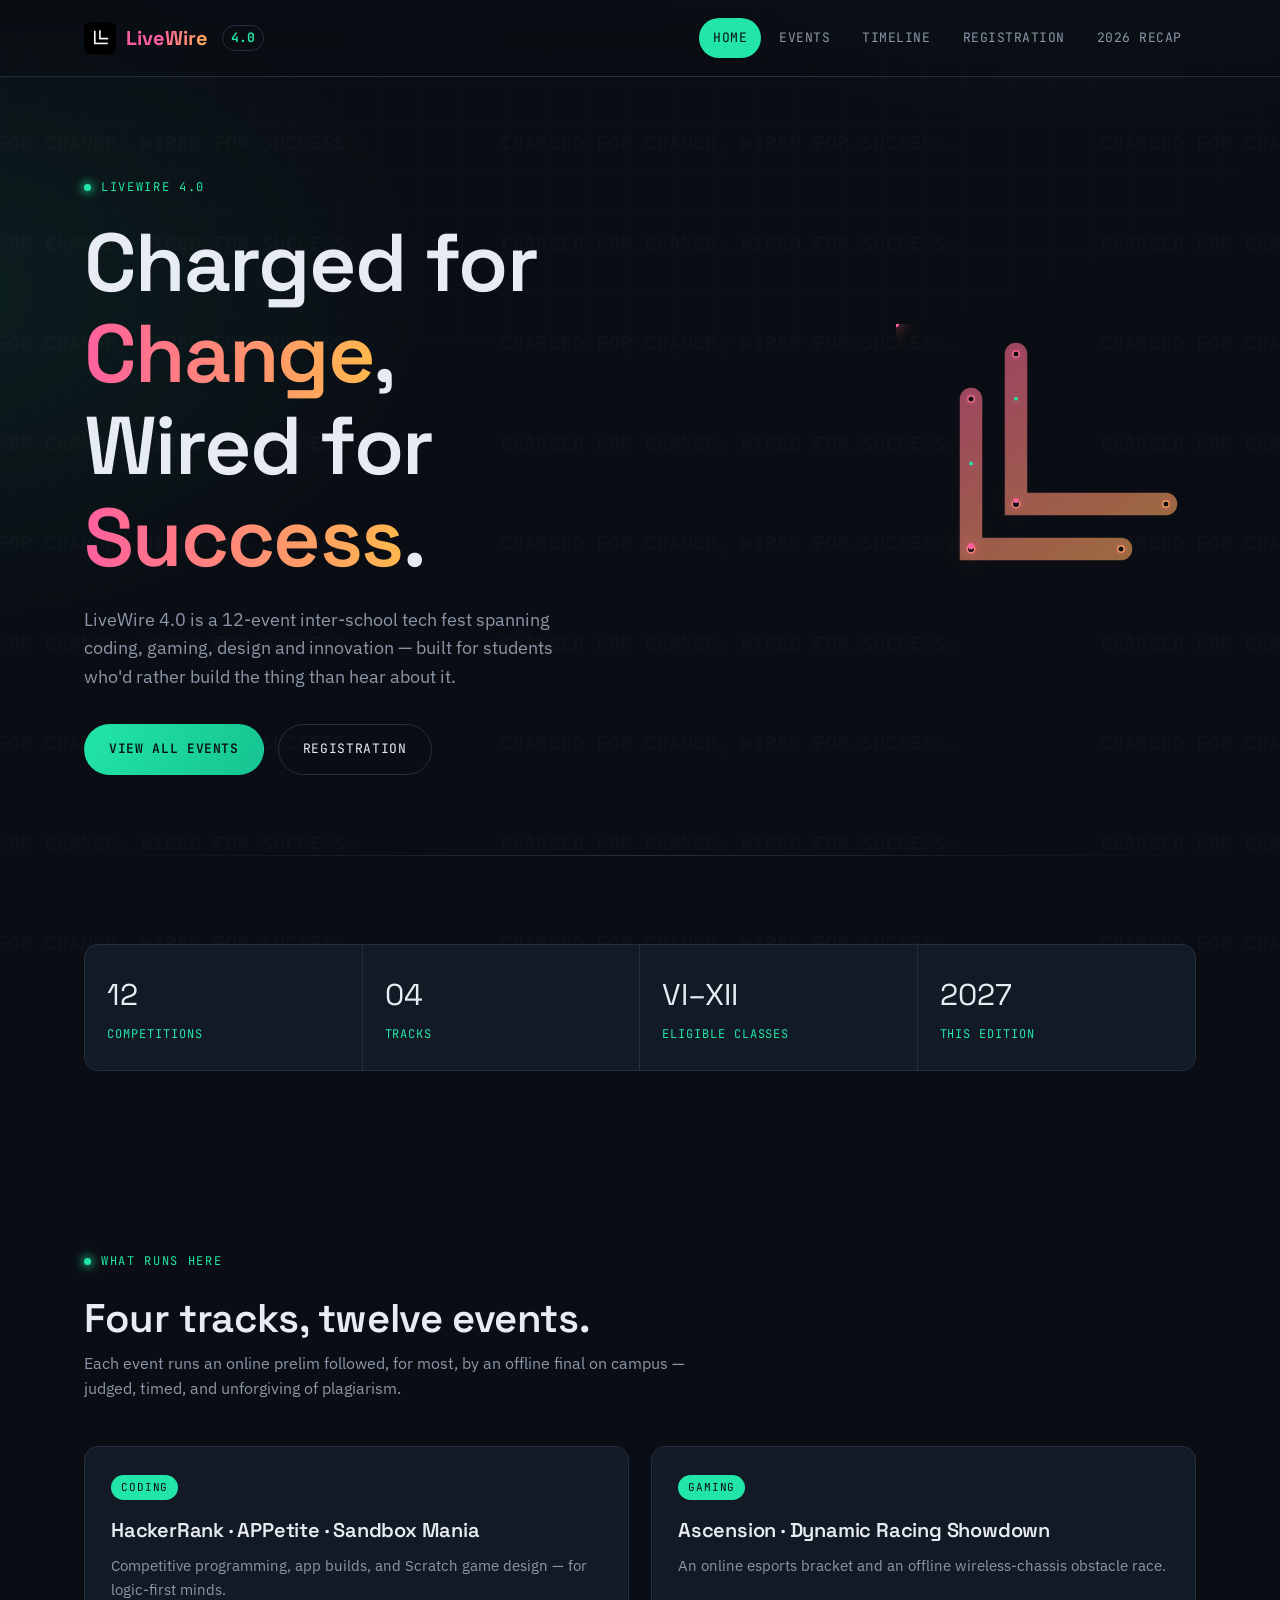
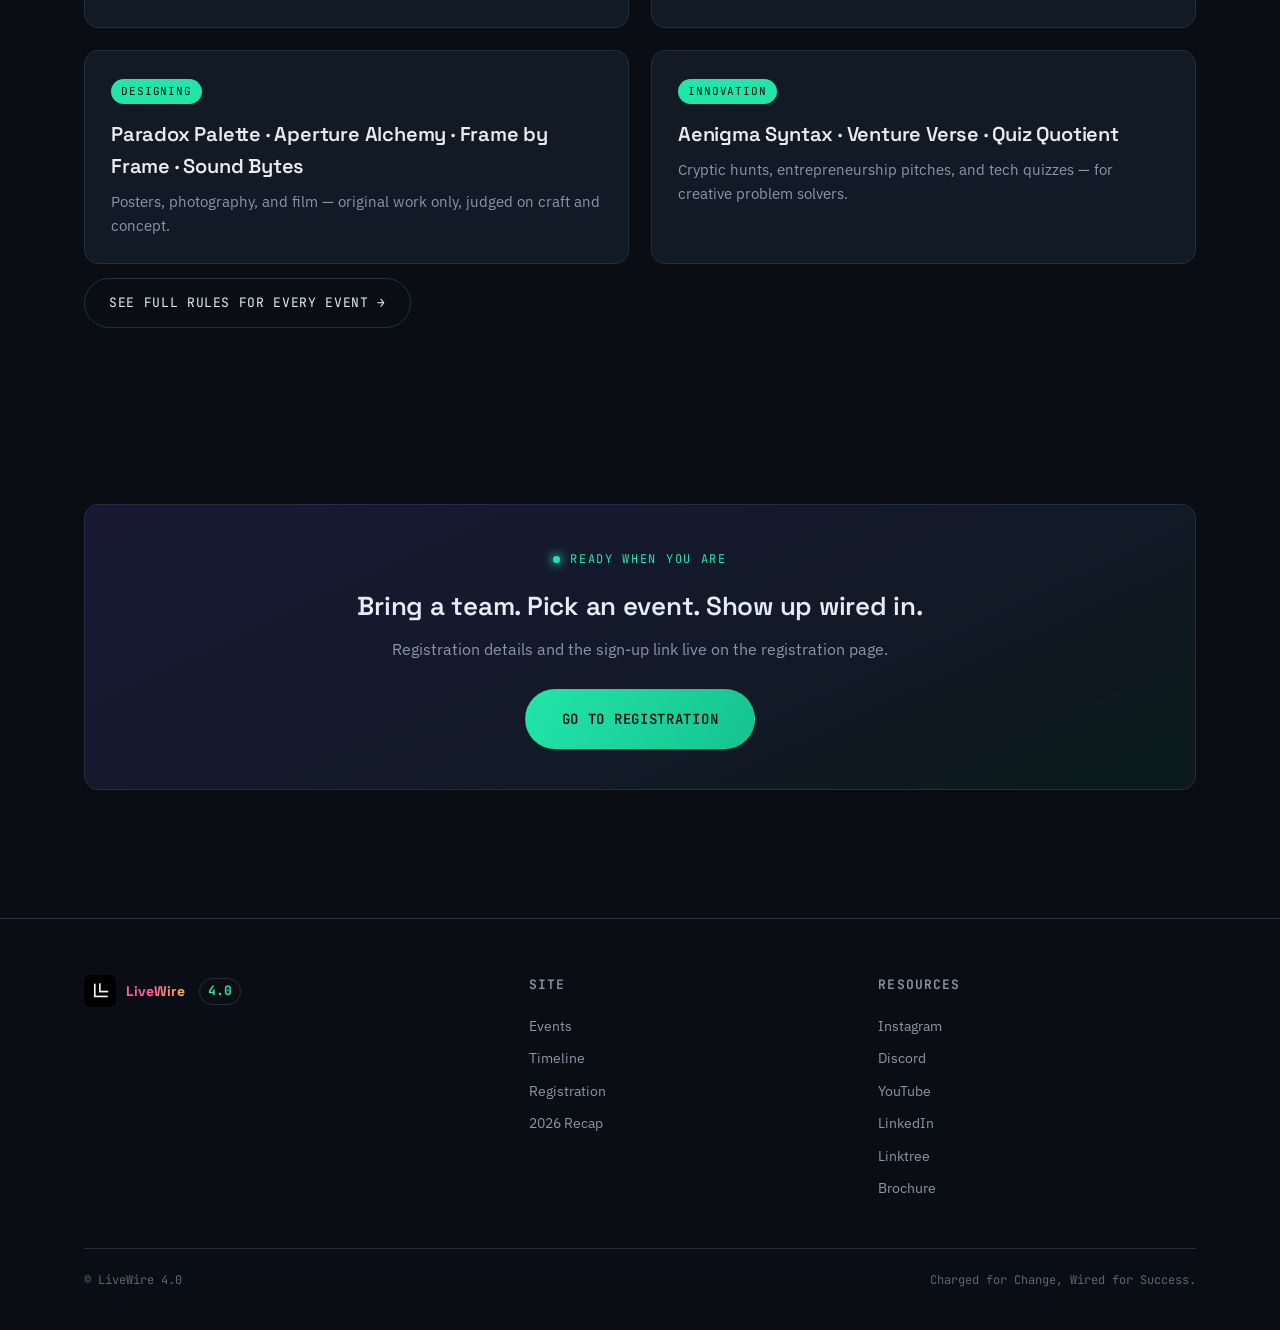
==== commit b6939966: "lo" ====
--- a/index.html
+++ b/index.html
@@ -9,11 +9,11 @@
 <meta property="og:type" content="website">
 <meta property="og:title" content="LiveWire 4.0 | Charged for Change, Wired for Success">
 <meta property="og:description" content="Join LiveWire 4.0, a 12-event inter-school tech fest spanning coding, gaming, design and innovation.">
-<meta property="og:image" content="https://livewire-2027.web.app/LOGO.jpg">
+<meta property="og:image" content="LOGO.jpg">
 <meta property="twitter:card" content="summary_large_image">
 <meta property="twitter:title" content="LiveWire 4.0 | Charged for Change, Wired for Success">
 <meta property="twitter:description" content="Join LiveWire 4.0, a 12-event inter-school tech fest spanning coding, gaming, design and innovation.">
-<meta property="twitter:image" content="https://livewire-2027.web.app/LOGO.jpg">
+<meta property="twitter:image" content="LOGO.jpg">
 <link rel="preconnect" href="https://fonts.googleapis.com">
 <link href="https://fonts.googleapis.com/css2?family=Space+Grotesk:wght@500;600;700&family=IBM+Plex+Sans:wght@400;500;600&family=JetBrains+Mono:wght@400;500&display=swap" rel="stylesheet">
 <link rel="icon" type="image/jpeg" href="LOGO.jpg">
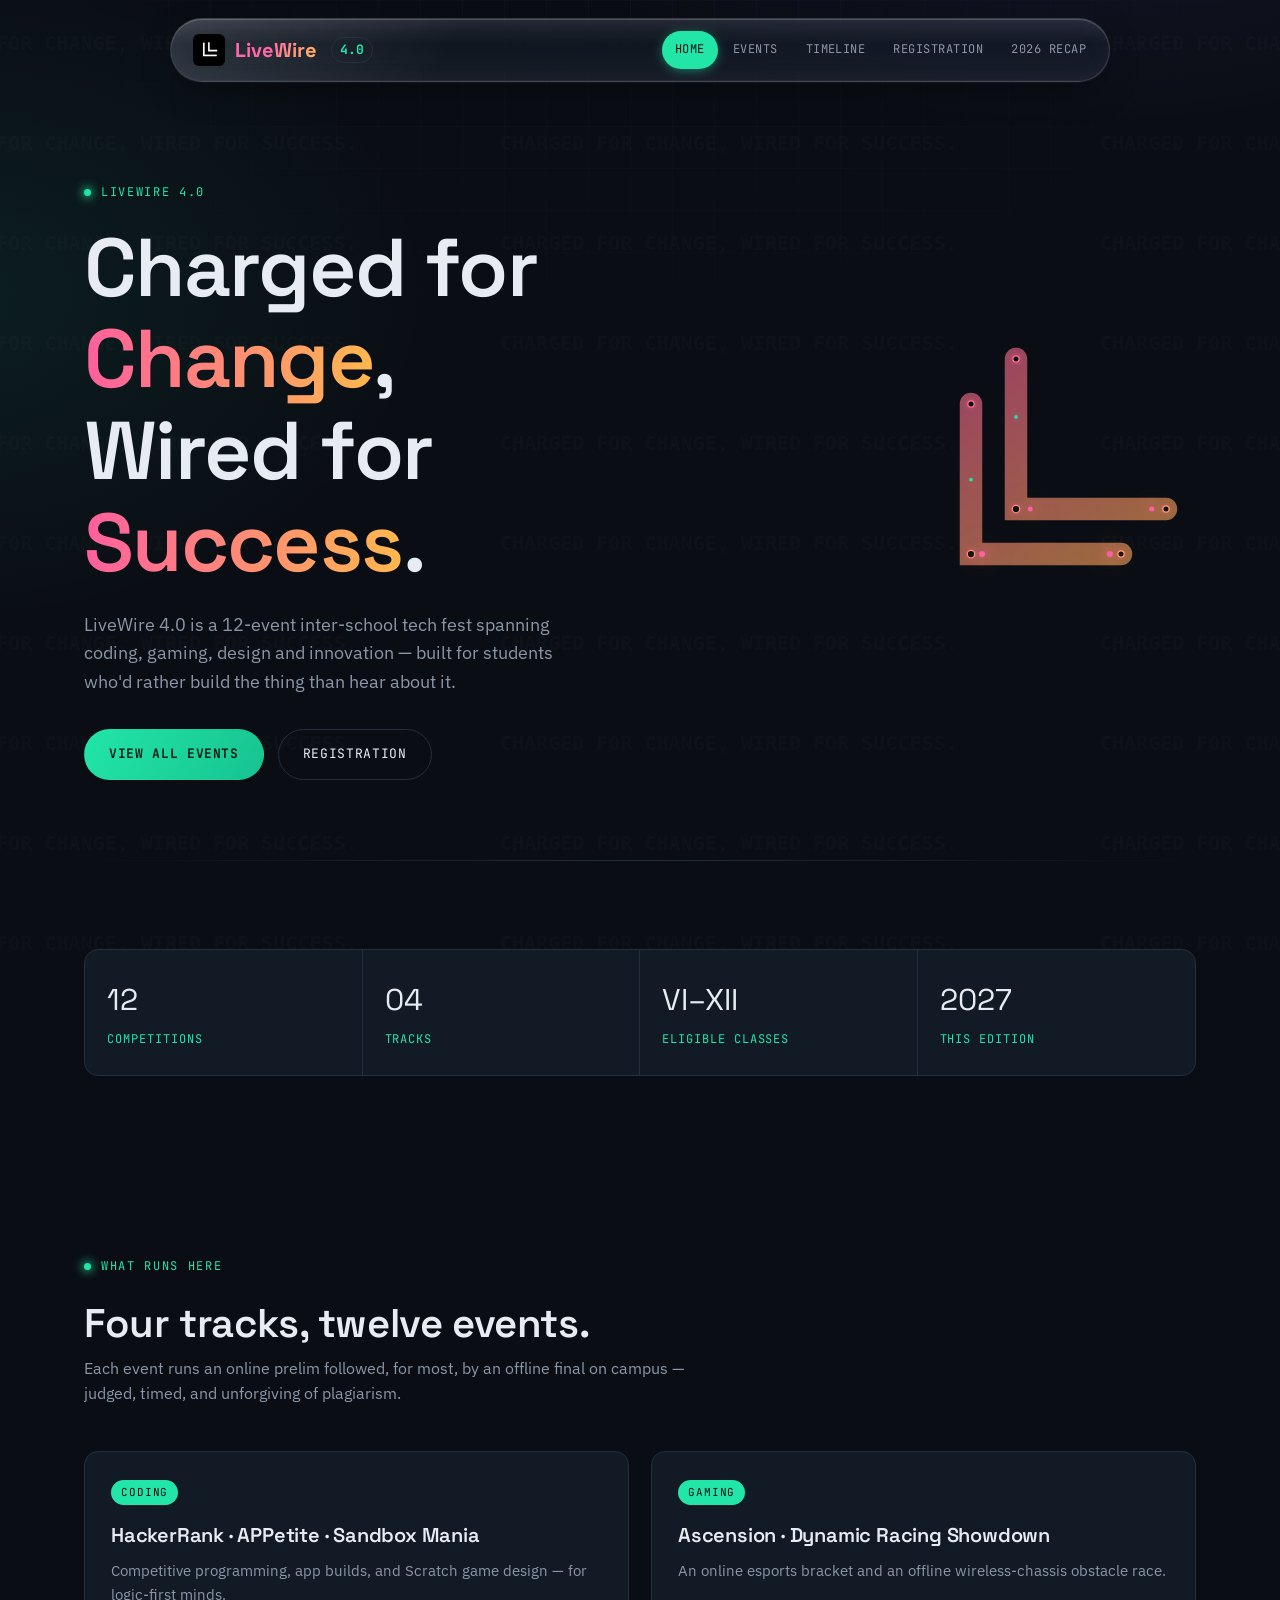
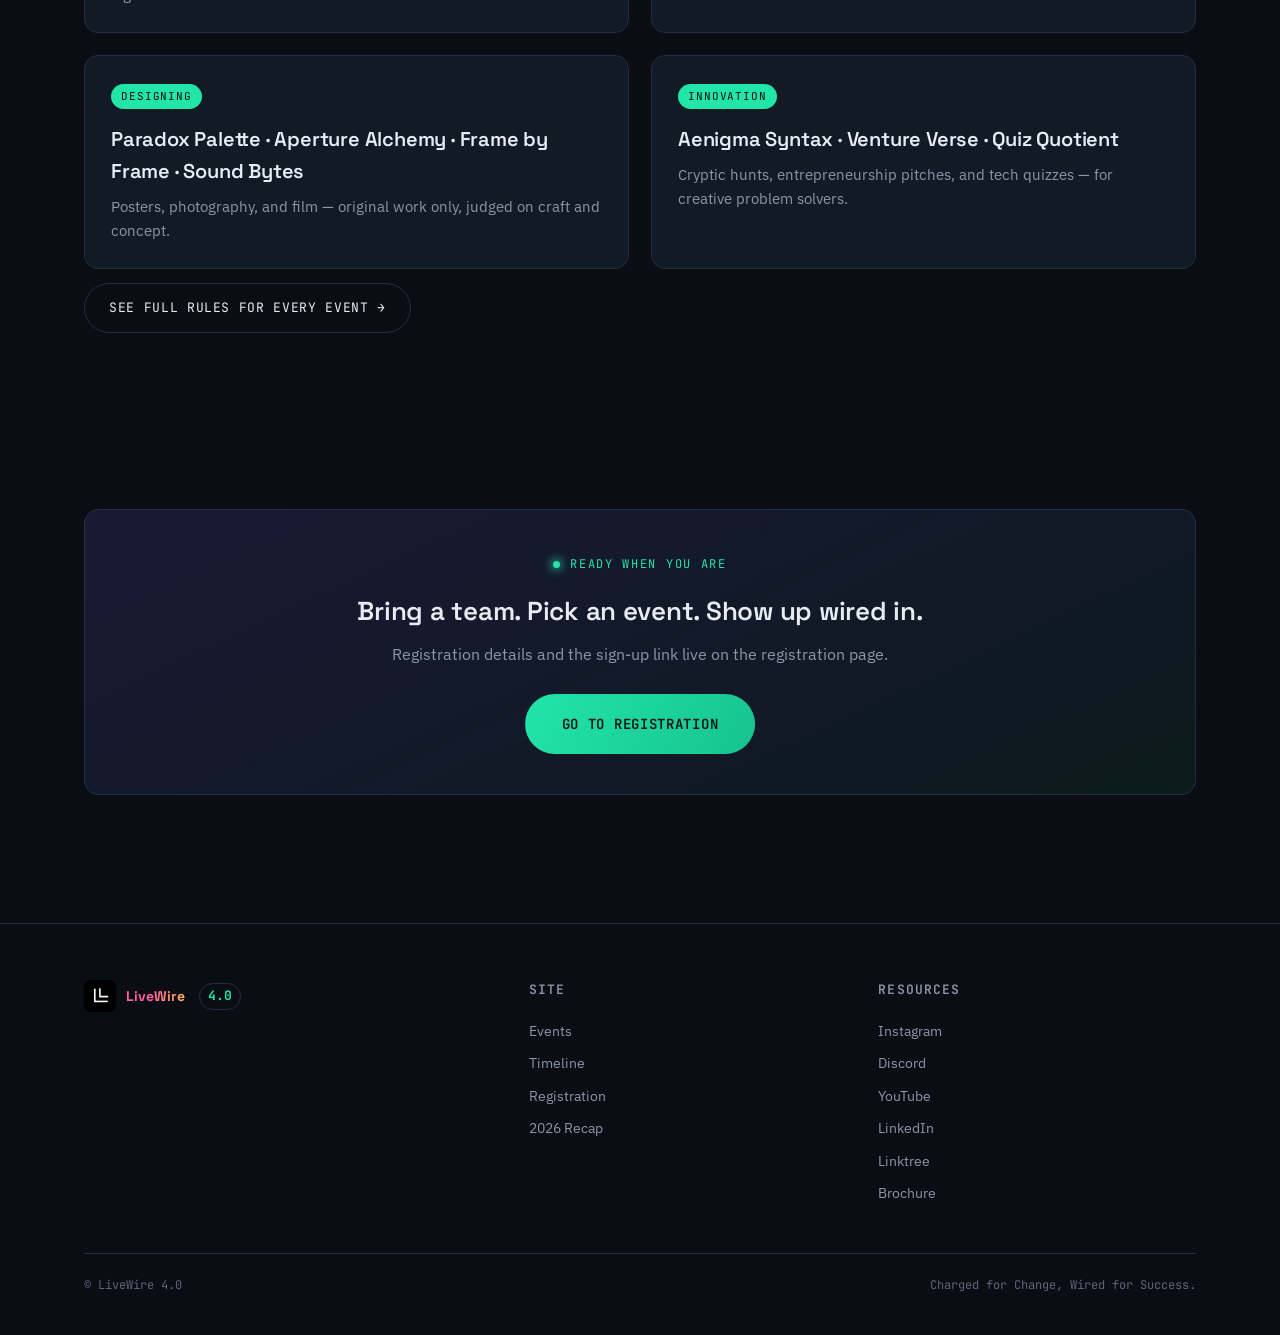
==== commit 7f567a69: "liquid glass" ====
--- a/index.html
+++ b/index.html
@@ -1,228 +1,243 @@
 <!DOCTYPE html>
 <html lang="en">
+
 <head>
-<meta charset="UTF-8">
-<meta name="viewport" content="width=device-width, initial-scale=1.0">
-<title>LiveWire 4.0 | Charged for Change, Wired for Success</title>
-<meta name="title" content="LiveWire 4.0 | Charged for Change, Wired for Success">
-<meta name="description" content="Join LiveWire 4.0, a 12-event inter-school tech fest spanning coding, gaming, design and innovation.">
-<meta property="og:type" content="website">
-<meta property="og:title" content="LiveWire 4.0 | Charged for Change, Wired for Success">
-<meta property="og:description" content="Join LiveWire 4.0, a 12-event inter-school tech fest spanning coding, gaming, design and innovation.">
-<meta property="og:image" content="LOGO.jpg">
-<meta property="twitter:card" content="summary_large_image">
-<meta property="twitter:title" content="LiveWire 4.0 | Charged for Change, Wired for Success">
-<meta property="twitter:description" content="Join LiveWire 4.0, a 12-event inter-school tech fest spanning coding, gaming, design and innovation.">
-<meta property="twitter:image" content="LOGO.jpg">
-<link rel="preconnect" href="https://fonts.googleapis.com">
-<link href="https://fonts.googleapis.com/css2?family=Space+Grotesk:wght@500;600;700&family=IBM+Plex+Sans:wght@400;500;600&family=JetBrains+Mono:wght@400;500&display=swap" rel="stylesheet">
-<link rel="icon" type="image/jpeg" href="LOGO.jpg">
-<link rel="stylesheet" href="styles.css">
+  <meta charset="UTF-8">
+  <meta name="viewport" content="width=device-width, initial-scale=1.0">
+  <title>LiveWire 4.0 | Charged for Change, Wired for Success</title>
+  <meta name="title" content="LiveWire 4.0 | Charged for Change, Wired for Success">
+  <meta name="description"
+    content="Join LiveWire 4.0, a 12-event inter-school tech fest spanning coding, gaming, design and innovation.">
+  <meta property="og:type" content="website">
+  <meta property="og:title" content="LiveWire 4.0 | Charged for Change, Wired for Success">
+  <meta property="og:description"
+    content="Join LiveWire 4.0, a 12-event inter-school tech fest spanning coding, gaming, design and innovation.">
+  <meta property="og:image" content="LOGO.jpg">
+  <meta property="twitter:card" content="summary_large_image">
+  <meta property="twitter:title" content="LiveWire 4.0 | Charged for Change, Wired for Success">
+  <meta property="twitter:description"
+    content="Join LiveWire 4.0, a 12-event inter-school tech fest spanning coding, gaming, design and innovation.">
+  <meta property="twitter:image" content="LOGO.jpg">
+  <link rel="preconnect" href="https://fonts.googleapis.com">
+  <link
+    href="https://fonts.googleapis.com/css2?family=Space+Grotesk:wght@500;600;700&family=IBM+Plex+Sans:wght@400;500;600&family=JetBrains+Mono:wght@400;500&display=swap"
+    rel="stylesheet">
+  <link rel="icon" type="image/jpeg" href="LOGO.jpg">
+  <link rel="stylesheet" href="styles.css">
 </head>
+
 <body>
 
-<header class="site-header">
-  <div class="wrap">
-    <a href="index.html" class="brand">
-      <img src="LOGO.jpg" alt="LiveWire" class="brand-logo">
-      <span class="brand-text"><span class="l">Live</span><span class="w">Wire</span></span>
-      <span class="ver">4.0</span>
-    </a>
-    <nav class="primary-nav">
-      <a href="index.html">Home</a>
-      <a href="events.html">Events</a>
-      <a href="timeline.html">Timeline</a>
-      <a href="registration.html">Registration</a>
-      <a href="recap.html">2026 Recap</a>
-    </nav>
-    <button class="nav-toggle" aria-label="Toggle menu" aria-expanded="false">☰</button>
-  </div>
-</header>
-
-<main>
-
-  <section class="hero">
-    <div class="wrap hero-grid">
-      <div>
-        <span class="eyebrow">LiveWire 4.0</span>
-        <h1>Charged for <span class="grad-text">Change</span>,<br>Wired for <span class="grad-text">Success</span>.</h1>
-        <p class="lede">LiveWire 4.0 is a 12-event inter-school tech fest spanning coding, gaming, design and innovation — built for students who'd rather build the thing than hear about it.</p>
-        <div class="hero-cta">
-          <a href="events.html" class="btn btn-primary">View all events</a>
-          <a href="registration.html" class="btn btn-ghost">Registration</a>
-        </div>
-      </div>
-
-      <div class="circuit-stage" aria-hidden="true">
-        <svg viewBox="0 0 480 480" fill="none">
-          <defs>
-            <linearGradient id="traceGrad" x1="80" y1="0" x2="400" y2="480" gradientUnits="userSpaceOnUse">
-              <stop offset="0%" stop-color="#ff5f9e"/>
-              <stop offset="100%" stop-color="#ffb84d"/>
-            </linearGradient>
-            <linearGradient id="dotGrad" x1="0" y1="0" x2="1" y2="0">
-              <stop offset="0%" stop-color="#ff5f9e"/>
-              <stop offset="100%" stop-color="#ffb84d"/>
-            </linearGradient>
-            <!-- Left L (larger): tall vertical, horizontal base equal length -->
-            <path id="logoL1" d="M 120 120 L 120 360 L 360 360" />
-            <!-- Right L (smaller): shifted diagonally up and right by exact gap amount, equal lengths -->
-            <path id="logoL2" d="M 192 48 L 192 288 L 432 288" />
-            <!-- Reverse paths -->
-            <path id="logoL1rev" d="M 360 360 L 120 360 L 120 120" />
-            <path id="logoL2rev" d="M 432 288 L 192 288 L 192 48" />
-          </defs>
-
-          <!-- Left L shape -->
-          <use href="#logoL1" stroke="url(#traceGrad)" stroke-width="36" stroke-linecap="round" stroke-linejoin="miter" fill="none" opacity="0.6" class="trace-draw d1"/>
-          <!-- Right L shape -->
-          <use href="#logoL2" stroke="url(#traceGrad)" stroke-width="36" stroke-linecap="round" stroke-linejoin="miter" fill="none" opacity="0.6" class="trace-draw d2"/>
-
-          <!-- Corner nodes on left L -->
-          <circle class="node logo-node" cx="120" cy="120" r="5"/>
-          <circle class="node logo-node" cx="120" cy="360" r="6"/>
-          <circle class="node logo-node" cx="360" cy="360" r="5"/>
-          <!-- Corner nodes on right L -->
-          <circle class="node logo-node" cx="192" cy="48" r="5"/>
-          <circle class="node logo-node" cx="192" cy="288" r="6"/>
-          <circle class="node logo-node" cx="432" cy="288" r="5"/>
-
-          <!-- Animated dots on left L -->
-          <circle class="pulse logo-pulse" r="5" fill="url(#dotGrad)">
-            <animateMotion dur="3.6s" repeatCount="indefinite">
-              <mpath href="#logoL1"/>
-            </animateMotion>
-          </circle>
-          <circle class="pulse logo-pulse" r="5" fill="url(#dotGrad)">
-            <animateMotion dur="3.6s" begin="1.8s" repeatCount="indefinite">
-              <mpath href="#logoL1rev"/>
-            </animateMotion>
-          </circle>
-          <!-- Animated dots on right L -->
-          <circle class="pulse logo-pulse" r="4" fill="url(#dotGrad)">
-            <animateMotion dur="2.8s" begin="0.4s" repeatCount="indefinite">
-              <mpath href="#logoL2"/>
-            </animateMotion>
-          </circle>
-          <circle class="pulse logo-pulse" r="4" fill="url(#dotGrad)">
-            <animateMotion dur="2.8s" begin="1.8s" repeatCount="indefinite">
-              <mpath href="#logoL2rev"/>
-            </animateMotion>
-          </circle>
-          <!-- Extra small accent dots -->
-          <circle class="pulse logo-pulse-sm" r="3" fill="#ff5f9e">
-            <animateMotion dur="4.5s" begin="0.8s" repeatCount="indefinite">
-              <mpath href="#logoL1"/>
-            </animateMotion>
-          </circle>
-          <circle class="pulse logo-pulse-sm" r="3" fill="#ffb84d">
-            <animateMotion dur="3.8s" begin="1.2s" repeatCount="indefinite">
-              <mpath href="#logoL2"/>
-            </animateMotion>
-          </circle>
-        </svg>
-      </div>
-    </div>
-  </section>
-
-  <div class="wrap"><hr class="divider"></div>
-
-  <section class="reveal">
+  <header class="site-header">
     <div class="wrap">
-      <div class="stat-band">
-        <div><span class="num">12</span><span class="cat">Competitions</span></div>
-        <div><span class="num">04</span><span class="cat">Tracks</span></div>
-        <div><span class="num">VI–XII</span><span class="cat">Eligible classes</span></div>
-        <div><span class="num">2027</span><span class="cat">This edition</span></div>
-      </div>
-    </div>
-  </section>
-
-  <section class="reveal">
-    <div class="wrap">
-      <div class="section-head">
-        <span class="eyebrow">What runs here</span>
-        <h2>Four tracks, twelve events.</h2>
-        <p>Each event runs an online prelim followed, for most, by an offline final on campus — judged, timed, and unforgiving of plagiarism.</p>
-      </div>
-      <div class="grid-2x2">
-        <div class="card">
-          <span class="tag">Coding</span>
-          <h3>HackerRank · APPetite · Sandbox Mania</h3>
-          <p>Competitive programming, app builds, and Scratch game design — for logic-first minds.</p>
-        </div>
-        <div class="card">
-          <span class="tag">Gaming</span>
-          <h3>Ascension · Dynamic Racing Showdown</h3>
-          <p>An online esports bracket and an offline wireless-chassis obstacle race.</p>
-        </div>
-        <div class="card">
-          <span class="tag">Designing</span>
-          <h3>Paradox Palette · Aperture Alchemy · Frame by Frame · Sound Bytes</h3>
-          <p>Posters, photography, and film — original work only, judged on craft and concept.</p>
-        </div>
-        <div class="card">
-          <span class="tag">Innovation</span>
-          <h3>Aenigma Syntax · Venture Verse · Quiz Quotient</h3>
-          <p>Cryptic hunts, entrepreneurship pitches, and tech quizzes — for creative problem solvers.</p>
-        </div>
-      </div>
-      <div style="margin-top:14px;">
-        <a href="events.html" class="btn btn-ghost">See full rules for every event →</a>
-      </div>
-    </div>
-  </section>
-
-
-
-  <section class="reveal">
-    <div class="wrap">
-      <div class="reg-cta-card">
-        <span class="eyebrow">Ready when you are</span>
-        <h3>Bring a team. Pick an event. Show up wired in.</h3>
-        <p>Registration details and the sign-up link live on the registration page.</p>
-        <a href="registration.html" class="btn btn-primary big-btn">Go to registration</a>
-      </div>
-    </div>
-  </section>
-
-</main>
-
-<footer class="site-footer">
-  <div class="wrap">
-    <div class="footer-grid">
-      <div>
-        <a href="index.html" class="brand" style="margin-bottom:10px;">
-          <img src="LOGO.jpg" alt="LiveWire" class="brand-logo">
-          <span class="brand-text"><span class="l">Live</span><span class="w">Wire</span></span>
-          <span class="ver">4.0</span>
-        </a>
-
-      </div>
-      <div>
-        <h4>Site</h4>
+      <a href="index.html" class="brand">
+        <img src="LOGO.jpg" alt="LiveWire" class="brand-logo">
+        <span class="brand-text"><span class="l">Live</span><span class="w">Wire</span></span>
+        <span class="ver">4.0</span>
+      </a>
+      <nav class="primary-nav">
+        <a href="index.html">Home</a>
         <a href="events.html">Events</a>
         <a href="timeline.html">Timeline</a>
         <a href="registration.html">Registration</a>
         <a href="recap.html">2026 Recap</a>
-      </div>
-      <div>
-        <h4>Resources</h4>
-        <a href="https://www.instagram.com/livewire_bgs" target="_blank">Instagram</a>
-        <a href="https://discord.com/invite/5c5zXu8tNT" target="_blank">Discord</a>
-        <a href="https://www.youtube.com/@TheLiveWireClub" target="_blank">YouTube</a>
-        <a href="https://in.linkedin.com/company/the-live-wire-club" target="_blank">LinkedIn</a>
-        <a href="https://linktr.ee/livewire.bgsips" target="_blank">Linktree</a>
-        <a href="brochure.html">Brochure</a>
-      </div>
+      </nav>
+      <button class="nav-toggle" aria-label="Toggle menu" aria-expanded="false">☰</button>
     </div>
-    <div class="footer-bottom">
-      <span>© LiveWire 4.0</span>
-      <span>Charged for Change, Wired for Success.</span>
+  </header>
+
+  <main>
+
+    <section class="hero">
+      <div class="wrap hero-grid">
+        <div>
+          <span class="eyebrow">LiveWire 4.0</span>
+          <h1>Charged for <span class="grad-text">Change</span>,<br>Wired for <span class="grad-text">Success</span>.
+          </h1>
+          <p class="lede">LiveWire 4.0 is a 12-event inter-school tech fest spanning coding, gaming, design and
+            innovation — built for students who'd rather build the thing than hear about it.</p>
+          <div class="hero-cta">
+            <a href="events.html" class="btn btn-primary">View all events</a>
+            <a href="registration.html" class="btn btn-ghost">Registration</a>
+          </div>
+        </div>
+
+        <div class="circuit-stage" aria-hidden="true">
+          <svg viewBox="0 0 480 480" fill="none">
+            <defs>
+              <linearGradient id="traceGrad" x1="80" y1="0" x2="400" y2="480" gradientUnits="userSpaceOnUse">
+                <stop offset="0%" stop-color="#ff5f9e" />
+                <stop offset="100%" stop-color="#ffb84d" />
+              </linearGradient>
+              <linearGradient id="dotGrad" x1="0" y1="0" x2="1" y2="0">
+                <stop offset="0%" stop-color="#ff5f9e" />
+                <stop offset="100%" stop-color="#ffb84d" />
+              </linearGradient>
+              <!-- Left L (larger): tall vertical, horizontal base equal length -->
+              <path id="logoL1" d="M 120 120 L 120 360 L 360 360" />
+              <!-- Right L (smaller): shifted diagonally up and right by exact gap amount, equal lengths -->
+              <path id="logoL2" d="M 192 48 L 192 288 L 432 288" />
+              <!-- Reverse paths -->
+              <path id="logoL1rev" d="M 360 360 L 120 360 L 120 120" />
+              <path id="logoL2rev" d="M 432 288 L 192 288 L 192 48" />
+            </defs>
+
+            <!-- Left L shape -->
+            <use href="#logoL1" stroke="url(#traceGrad)" stroke-width="36" stroke-linecap="round"
+              stroke-linejoin="miter" fill="none" opacity="0.6" class="trace-draw d1" />
+            <!-- Right L shape -->
+            <use href="#logoL2" stroke="url(#traceGrad)" stroke-width="36" stroke-linecap="round"
+              stroke-linejoin="miter" fill="none" opacity="0.6" class="trace-draw d2" />
+
+            <!-- Corner nodes on left L -->
+            <circle class="node logo-node" cx="120" cy="120" r="5" />
+            <circle class="node logo-node" cx="120" cy="360" r="6" />
+            <circle class="node logo-node" cx="360" cy="360" r="5" />
+            <!-- Corner nodes on right L -->
+            <circle class="node logo-node" cx="192" cy="48" r="5" />
+            <circle class="node logo-node" cx="192" cy="288" r="6" />
+            <circle class="node logo-node" cx="432" cy="288" r="5" />
+
+            <!-- Animated dots on left L -->
+            <circle class="pulse logo-pulse" r="5" fill="url(#dotGrad)">
+              <animateMotion dur="3.6s" repeatCount="indefinite">
+                <mpath href="#logoL1" />
+              </animateMotion>
+            </circle>
+            <circle class="pulse logo-pulse" r="5" fill="url(#dotGrad)">
+              <animateMotion dur="3.6s" begin="1.8s" repeatCount="indefinite">
+                <mpath href="#logoL1rev" />
+              </animateMotion>
+            </circle>
+            <!-- Animated dots on right L -->
+            <circle class="pulse logo-pulse" r="4" fill="url(#dotGrad)">
+              <animateMotion dur="2.8s" begin="0.4s" repeatCount="indefinite">
+                <mpath href="#logoL2" />
+              </animateMotion>
+            </circle>
+            <circle class="pulse logo-pulse" r="4" fill="url(#dotGrad)">
+              <animateMotion dur="2.8s" begin="1.8s" repeatCount="indefinite">
+                <mpath href="#logoL2rev" />
+              </animateMotion>
+            </circle>
+            <!-- Extra small accent dots -->
+            <circle class="pulse logo-pulse-sm" r="3" fill="#ff5f9e">
+              <animateMotion dur="4.5s" begin="0.8s" repeatCount="indefinite">
+                <mpath href="#logoL1" />
+              </animateMotion>
+            </circle>
+            <circle class="pulse logo-pulse-sm" r="3" fill="#ffb84d">
+              <animateMotion dur="3.8s" begin="1.2s" repeatCount="indefinite">
+                <mpath href="#logoL2" />
+              </animateMotion>
+            </circle>
+          </svg>
+        </div>
+      </div>
+    </section>
+
+    <div class="wrap">
+      <hr class="divider">
     </div>
-  </div>
-</footer>
-
-<script src="script.js"></script>
+
+    <section class="reveal">
+      <div class="wrap">
+        <div class="stat-band">
+          <div><span class="num">12</span><span class="cat">Competitions</span></div>
+          <div><span class="num">04</span><span class="cat">Tracks</span></div>
+          <div><span class="num">VI–XII</span><span class="cat">Eligible classes</span></div>
+          <div><span class="num">2027</span><span class="cat">This edition</span></div>
+        </div>
+      </div>
+    </section>
+
+    <section class="reveal">
+      <div class="wrap">
+        <div class="section-head">
+          <span class="eyebrow">What runs here</span>
+          <h2>Four tracks, twelve events.</h2>
+          <p>Each event runs an online prelim followed, for most, by an offline final on campus — judged, timed, and
+            unforgiving of plagiarism.</p>
+        </div>
+        <div class="grid-2x2">
+          <div class="card">
+            <span class="tag">Coding</span>
+            <h3>HackerRank · APPetite · Sandbox Mania</h3>
+            <p>Competitive programming, app builds, and Scratch game design — for logic-first minds.</p>
+          </div>
+          <div class="card">
+            <span class="tag">Gaming</span>
+            <h3>Ascension · Dynamic Racing Showdown</h3>
+            <p>An online esports bracket and an offline wireless-chassis obstacle race.</p>
+          </div>
+          <div class="card">
+            <span class="tag">Designing</span>
+            <h3>Paradox Palette · Aperture Alchemy · Frame by Frame · Sound Bytes</h3>
+            <p>Posters, photography, and film — original work only, judged on craft and concept.</p>
+          </div>
+          <div class="card">
+            <span class="tag">Innovation</span>
+            <h3>Aenigma Syntax · Venture Verse · Quiz Quotient</h3>
+            <p>Cryptic hunts, entrepreneurship pitches, and tech quizzes — for creative problem solvers.</p>
+          </div>
+        </div>
+        <div style="margin-top:14px;">
+          <a href="events.html" class="btn btn-ghost">See full rules for every event →</a>
+        </div>
+      </div>
+    </section>
+
+
+
+    <section class="reveal">
+      <div class="wrap">
+        <div class="reg-cta-card">
+          <span class="eyebrow">Ready when you are</span>
+          <h3>Bring a team. Pick an event. Show up wired in.</h3>
+          <p>Registration details and the sign-up link live on the registration page.</p>
+          <a href="registration.html" class="btn btn-primary big-btn">Go to registration</a>
+        </div>
+      </div>
+    </section>
+
+  </main>
+
+  <footer class="site-footer">
+    <div class="wrap">
+      <div class="footer-grid">
+        <div>
+          <a href="index.html" class="brand" style="margin-bottom:10px;">
+            <img src="LOGO.jpg" alt="LiveWire" class="brand-logo">
+            <span class="brand-text"><span class="l">Live</span><span class="w">Wire</span></span>
+            <span class="ver">4.0</span>
+          </a>
+
+        </div>
+        <div>
+          <h4>Site</h4>
+          <a href="events.html">Events</a>
+          <a href="timeline.html">Timeline</a>
+          <a href="registration.html">Registration</a>
+          <a href="recap.html">2026 Recap</a>
+        </div>
+        <div>
+          <h4>Resources</h4>
+          <a href="https://www.instagram.com/livewire_bgs" target="_blank">Instagram</a>
+          <a href="https://discord.com/invite/5c5zXu8tNT" target="_blank">Discord</a>
+          <a href="https://www.youtube.com/@TheLiveWireClub" target="_blank">YouTube</a>
+          <a href="https://in.linkedin.com/company/the-live-wire-club" target="_blank">LinkedIn</a>
+          <a href="https://linktr.ee/livewire.bgsips" target="_blank">Linktree</a>
+          <a href="brochure.html">Brochure</a>
+        </div>
+      </div>
+      <div class="footer-bottom">
+        <span>© LiveWire 4.0</span>
+        <span>Charged for Change, Wired for Success.</span>
+      </div>
+    </div>
+  </footer>
+
+  <script src="script.js"></script>
 </body>
-</html>
+
+</html>
--- a/styles.css
+++ b/styles.css
@@ -159,13 +159,41 @@
 /* ---------------- Header ---------------- */
 .site-header{
   position: sticky; top: 0; z-index: 50;
-  background: rgba(10,14,20,0.72);
-  backdrop-filter: blur(14px);
-  border-bottom: 1px solid var(--line);
+  background: transparent;
+  border-bottom: none;
+  padding: 18px var(--edge) 0;
 }
 .site-header .wrap{
   display:flex; align-items:center; justify-content:space-between;
-  height: 76px;
+  height: 64px;
+  max-width: 940px;
+  margin: 0 auto;
+  padding: 0 10px 0 22px;
+  border-radius: 999px;
+
+  /* liquid-glass pill */
+  background:
+    linear-gradient(180deg, rgba(255,255,255,0.10), rgba(255,255,255,0.02) 40%, rgba(255,255,255,0.05)),
+    rgba(18,26,38,0.35);
+  -webkit-backdrop-filter: blur(20px) saturate(160%);
+  backdrop-filter: blur(20px) saturate(160%);
+  border: 1px solid rgba(255,255,255,0.14);
+  box-shadow:
+    0 12px 36px -12px rgba(0,0,0,0.55),
+    0 1px 0 rgba(255,255,255,0.06),
+    inset 0 1px 0 rgba(255,255,255,0.18),
+    inset 0 -1px 0 rgba(255,255,255,0.04),
+    inset 0 0 24px rgba(124,92,255,0.05);
+  transition: box-shadow .3s ease, border-color .3s ease, background .3s ease;
+}
+.site-header .wrap::before{
+  /* soft top glass highlight, like light hitting curved glass */
+  content:"";
+  position:absolute; inset:0;
+  border-radius:999px;
+  background: linear-gradient(115deg, rgba(255,255,255,0.16) 0%, transparent 30%);
+  pointer-events:none;
+  mix-blend-mode: overlay;
 }
 .brand{
   display:flex; align-items:center; gap:10px;
@@ -197,24 +225,29 @@
   flex-shrink: 0;
 }
 
-nav.primary-nav{ display:flex; align-items:center; gap: 4px; }
+nav.primary-nav{ display:flex; align-items:center; gap: 2px; }
 nav.primary-nav a{
   font-family: var(--mono);
-  font-size: 13px;
+  font-size: 12px;
   letter-spacing: 0.04em;
   text-transform: uppercase;
   color: var(--ink-mute);
-  padding: 10px 14px;
+  padding: 9px 13px;
   border-radius: 999px;
-  transition: color .2s ease, background .2s ease;
-}
-nav.primary-nav a:hover{ color: var(--ink); background: var(--surface); }
-nav.primary-nav a.is-active{ color: var(--bg); background: var(--green); }
+  transition: color .2s ease, background .2s ease, box-shadow .2s ease;
+}
+nav.primary-nav a:hover{ color: var(--ink); background: rgba(255,255,255,0.08); }
+nav.primary-nav a.is-active{
+  color: var(--bg);
+  background: var(--green);
+  box-shadow: 0 2px 12px -2px rgba(34,229,168,0.6);
+}
 
 .nav-toggle{
   display:none;
-  background:none; border:1px solid var(--line); border-radius:8px;
-  width:40px; height:40px; color: var(--ink); cursor:pointer;
+  background: rgba(255,255,255,0.06);
+  border:1px solid rgba(255,255,255,0.14); border-radius:999px;
+  width:36px; height:36px; color: var(--ink); cursor:pointer;
 }
 
 /* ---------------- Buttons ---------------- */
@@ -610,17 +643,22 @@
 }
 @media (max-width: 680px){
   nav.primary-nav{
-    position: fixed; inset: 76px 0 auto 0;
+    position: fixed; inset: 96px var(--edge) auto var(--edge);
     flex-direction:column; align-items:stretch; gap:0;
-    background: var(--bg-2); border-bottom:1px solid var(--line);
-    padding: 10px var(--edge) 20px;
+    background: rgba(13,19,29,0.75);
+    -webkit-backdrop-filter: blur(20px) saturate(160%);
+    backdrop-filter: blur(20px) saturate(160%);
+    border: 1px solid rgba(255,255,255,0.14);
+    border-radius: 20px;
+    padding: 10px 16px 16px;
+    box-shadow: 0 20px 40px -14px rgba(0,0,0,0.6), inset 0 1px 0 rgba(255,255,255,0.12);
     transform: translateY(-12px); opacity:0; pointer-events:none;
     transition: all .22s ease;
   }
   nav.primary-nav.is-open{ transform:none; opacity:1; pointer-events:auto; }
-  nav.primary-nav a{ padding: 14px 6px; text-align:left; border-radius:0; border-bottom:1px solid var(--line); }
+  nav.primary-nav a{ padding: 14px 6px; text-align:left; border-radius:0; border-bottom:1px solid rgba(255,255,255,0.08); }
   .nav-toggle{ display:block; }
   .grid-3, .grid-2, .grid-2x2{ grid-template-columns: 1fr; }
   .recap-grid{ grid-template-columns: 1fr; }
   .recap-tile.wide{ grid-column: span 1; }
-}
+}
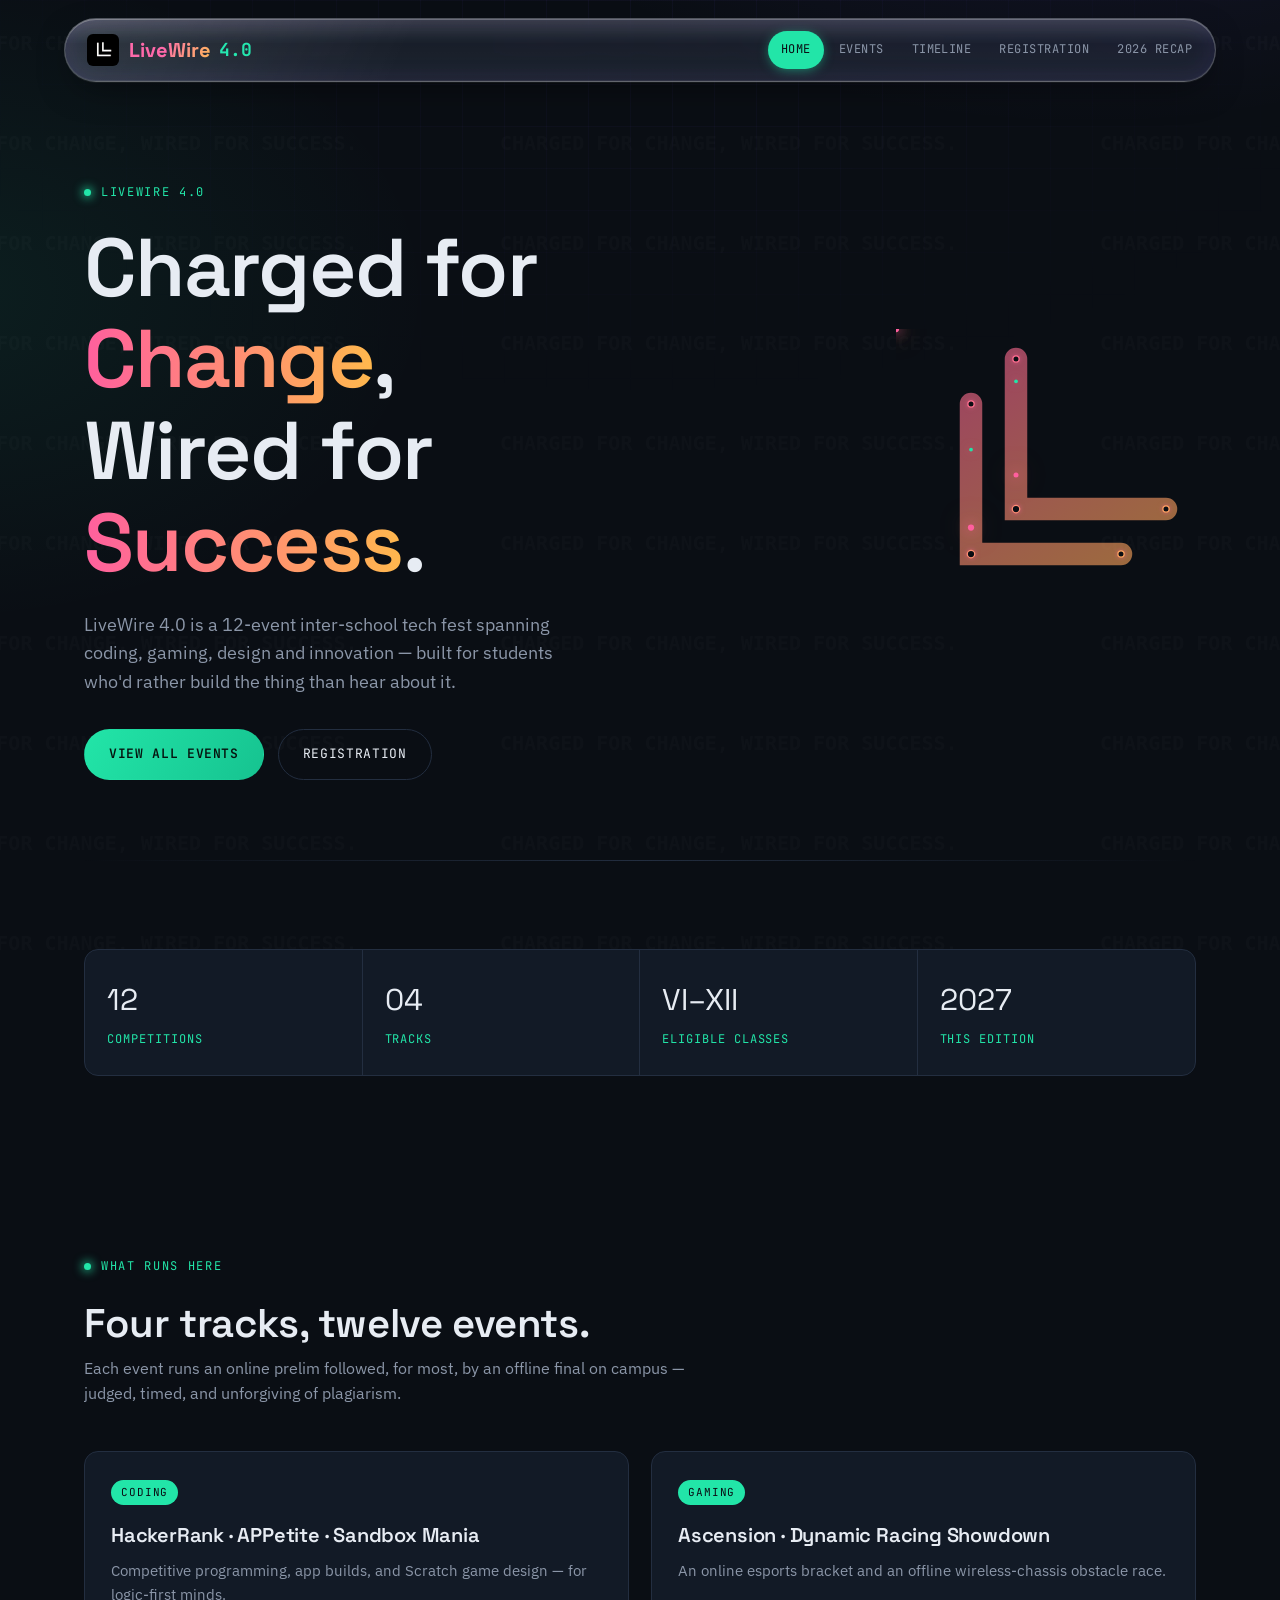
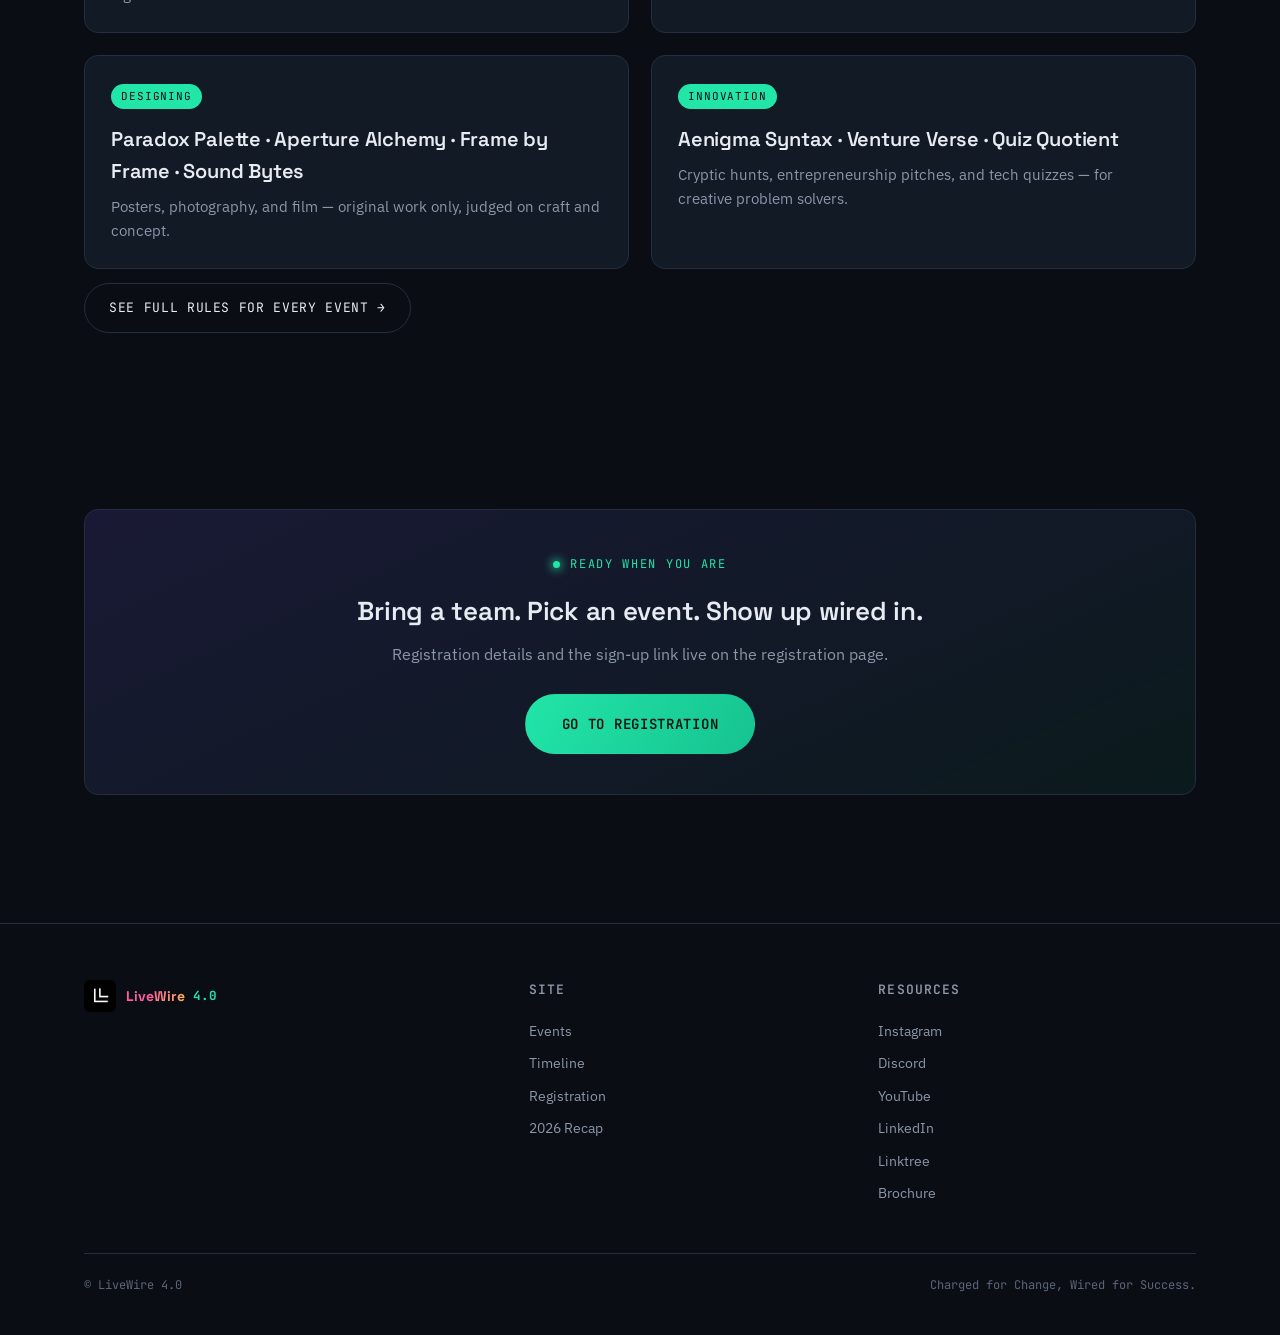
==== commit e62c0689: "rn" ====
--- a/index.html
+++ b/index.html
@@ -23,7 +23,7 @@
     href="https://fonts.googleapis.com/css2?family=Space+Grotesk:wght@500;600;700&family=IBM+Plex+Sans:wght@400;500;600&family=JetBrains+Mono:wght@400;500&display=swap"
     rel="stylesheet">
   <link rel="icon" type="image/jpeg" href="LOGO.jpg">
-  <link rel="stylesheet" href="styles.css">
+  <link rel="stylesheet" href="styles.css?v=1788548401536">
 </head>
 
 <body>
@@ -237,7 +237,7 @@
     </div>
   </footer>
 
-  <script src="script.js"></script>
+  <script src="script.js?v=1788548401536"></script>
 </body>
 
 </html>
--- a/styles.css
+++ b/styles.css
@@ -7,7 +7,7 @@
              mono (labels/eyebrows) = JetBrains Mono
    ========================================================= */
 
-:root{
+:root {
   --bg: #0a0e14;
   --bg-2: #0d1320;
   --surface: #121a26;
@@ -34,52 +34,81 @@
 
 /* ---------------- Custom cursor (non-touch only) ---------- */
 @media (pointer: fine) {
-  *{ cursor: none !important; }
-}
-.cursor-ring, .cursor-dot{
+  * {
+    cursor: none !important;
+  }
+}
+
+.cursor-ring,
+.cursor-dot {
   position: fixed;
-  top: 0; left: 0;
+  top: 0;
+  left: 0;
   border-radius: 50%;
   pointer-events: none;
   z-index: 9999;
   transform: translate(-50%, -50%);
   will-change: transform;
-  display: none;           /* hidden until JS activates */
-}
-.cursor-ring{
-  width: 36px; height: 36px;
+  display: none;
+  /* hidden until JS activates */
+}
+
+.cursor-ring {
+  width: 36px;
+  height: 36px;
   border: 1.5px solid var(--green);
   opacity: 0.55;
   transition: width .2s ease, height .2s ease, opacity .2s ease, border-color .2s ease;
 }
-.cursor-dot{
-  width: 6px; height: 6px;
+
+.cursor-dot {
+  width: 6px;
+  height: 6px;
   background: var(--green);
-  box-shadow: 0 0 8px 2px rgba(34,229,168,0.6);
+  box-shadow: 0 0 8px 2px rgba(34, 229, 168, 0.6);
   transition: width .2s ease, height .2s ease, background .2s ease;
 }
+
 /* hover state — ring expands, dot shrinks */
-.cursor-ring.is-hover{
-  width: 52px; height: 52px;
+.cursor-ring.is-hover {
+  width: 52px;
+  height: 52px;
   border-color: var(--spark);
   opacity: 0.8;
 }
-.cursor-dot.is-hover{
-  width: 4px; height: 4px;
+
+.cursor-dot.is-hover {
+  width: 4px;
+  height: 4px;
   background: var(--spark);
 }
 
-*{ box-sizing:border-box; margin:0; padding:0; }
-html{ scroll-behavior:smooth; }
-@media (prefers-reduced-motion: reduce){
-  html{ scroll-behavior:auto; }
-  *{ animation-duration:0.01ms !important; animation-iteration-count:1 !important; transition-duration:0.01ms !important; }
-}
-
-body{
+* {
+  box-sizing: border-box;
+  margin: 0;
+  padding: 0;
+}
+
+html {
+  scroll-behavior: smooth;
+}
+
+@media (prefers-reduced-motion: reduce) {
+  html {
+    scroll-behavior: auto;
+  }
+
+  * {
+    animation-duration: 0.01ms !important;
+    animation-iteration-count: 1 !important;
+    transition-duration: 0.01ms !important;
+  }
+}
+
+body {
   background:
-    radial-gradient(1100px 700px at 85% -10%, rgba(124,92,255,0.14), transparent 60%),
-    radial-gradient(900px 600px at -5% 10%, rgba(34,229,168,0.08), transparent 55%),
+    radial-gradient(1100px 700px at 85% -10%, rgba(124, 92, 255, 0.14), transparent 60%),
+    radial-gradient(900px 600px at -5% 10%, rgba(34, 229, 168, 0.08), transparent 55%),
     var(--bg);
   color: var(--ink);
   font-family: var(--body);
@@ -102,26 +131,47 @@
 }
 
 /* subtle circuit-grid backdrop, fixed, low opacity */
-body::before{
-  content:"";
-  position: fixed; inset: 0;
+body::before {
+  content: "";
+  position: fixed;
+  inset: 0;
   background-image:
-    linear-gradient(rgba(124,92,255,0.05) 1px, transparent 1px),
-    linear-gradient(90deg, rgba(124,92,255,0.05) 1px, transparent 1px);
+    linear-gradient(rgba(124, 92, 255, 0.05) 1px, transparent 1px),
+    linear-gradient(90deg, rgba(124, 92, 255, 0.05) 1px, transparent 1px);
   background-size: 42px 42px;
   mask-image: radial-gradient(ellipse 80% 60% at 50% 0%, black 0%, transparent 75%);
   pointer-events: none;
   z-index: 0;
 }
 
-a{ color: inherit; text-decoration:none; }
-img,svg{ display:block; max-width:100%; }
-ul{ list-style:none; }
-button{ font-family: inherit; }
-
-.wrap{ max-width: var(--maxw); margin: 0 auto; padding: 0 var(--edge); position:relative; z-index:1; }
-
-.eyebrow{
+a {
+  color: inherit;
+  text-decoration: none;
+}
+
+img,
+svg {
+  display: block;
+  max-width: 100%;
+}
+
+ul {
+  list-style: none;
+}
+
+button {
+  font-family: inherit;
+}
+
+.wrap {
+  max-width: var(--maxw);
+  margin: 0 auto;
+  padding: 0 var(--edge);
+  position: relative;
+  z-index: 1;
+}
+
+.eyebrow {
   font-family: var(--mono);
   font-size: 12px;
   letter-spacing: 0.14em;
@@ -131,93 +181,120 @@
   align-items: center;
   gap: 10px;
 }
-.eyebrow::before{
-  content:"";
-  width: 7px; height: 7px;
+
+.eyebrow::before {
+  content: "";
+  width: 7px;
+  height: 7px;
   background: var(--green);
   border-radius: 50%;
-  box-shadow: 0 0 10px 2px rgba(34,229,168,0.7);
+  box-shadow: 0 0 10px 2px rgba(34, 229, 168, 0.7);
   flex-shrink: 0;
 }
 
-h1,h2,h3,h4{
+h1,
+h2,
+h3,
+h4 {
   font-family: var(--display);
   font-weight: 600;
   letter-spacing: -0.01em;
   color: var(--ink);
 }
 
-.grad-text{
+.grad-text {
   background: linear-gradient(90deg, var(--spark), var(--amber));
   -webkit-background-clip: text;
   background-clip: text;
   color: transparent;
 }
 
-p{ color: var(--ink-mute); }
+p {
+  color: var(--ink-mute);
+}
 
 /* ---------------- Header ---------------- */
-.site-header{
-  position: sticky; top: 0; z-index: 50;
+.site-header {
+  position: sticky;
+  top: 0;
+  z-index: 50;
   background: transparent;
   border-bottom: none;
   padding: 18px var(--edge) 0;
 }
-.site-header .wrap{
-  display:flex; align-items:center; justify-content:space-between;
+
+.site-header .wrap {
+  display: flex;
+  align-items: center;
+  justify-content: space-between;
   height: 64px;
-  max-width: 940px;
+  max-width: 1180px;
   margin: 0 auto;
   padding: 0 10px 0 22px;
   border-radius: 999px;
 
   /* liquid-glass pill */
   background:
-    linear-gradient(180deg, rgba(255,255,255,0.10), rgba(255,255,255,0.02) 40%, rgba(255,255,255,0.05)),
-    rgba(18,26,38,0.35);
-  -webkit-backdrop-filter: blur(20px) saturate(160%);
-  backdrop-filter: blur(20px) saturate(160%);
-  border: 1px solid rgba(255,255,255,0.14);
+    linear-gradient(180deg, rgba(255, 255, 255, 0.18), rgba(255, 255, 255, 0.05) 40%, rgba(255, 255, 255, 0.08)),
+    rgba(18, 26, 38, 0.45);
+  -webkit-backdrop-filter: blur(8px) saturate(180%);
+  backdrop-filter: blur(8px) saturate(180%);
+  border: 1px solid rgba(255, 255, 255, 0.22);
   box-shadow:
-    0 12px 36px -12px rgba(0,0,0,0.55),
-    0 1px 0 rgba(255,255,255,0.06),
-    inset 0 1px 0 rgba(255,255,255,0.18),
-    inset 0 -1px 0 rgba(255,255,255,0.04),
-    inset 0 0 24px rgba(124,92,255,0.05);
+    0 12px 36px -12px rgba(0, 0, 0, 0.55),
+    0 1px 0 rgba(255, 255, 255, 0.08),
+    inset 0 1px 0 rgba(255, 255, 255, 0.25),
+    inset 0 -1px 0 rgba(255, 255, 255, 0.06),
+    inset 0 0 24px rgba(124, 92, 255, 0.1);
   transition: box-shadow .3s ease, border-color .3s ease, background .3s ease;
 }
-.site-header .wrap::before{
+
+.site-header .wrap::before {
   /* soft top glass highlight, like light hitting curved glass */
-  content:"";
-  position:absolute; inset:0;
-  border-radius:999px;
-  background: linear-gradient(115deg, rgba(255,255,255,0.16) 0%, transparent 30%);
-  pointer-events:none;
+  content: "";
+  position: absolute;
+  inset: 0;
+  border-radius: 999px;
+  background: linear-gradient(115deg, rgba(255, 255, 255, 0.16) 0%, transparent 30%);
+  pointer-events: none;
   mix-blend-mode: overlay;
 }
-.brand{
-  display:flex; align-items:center; gap:10px;
+
+.brand {
+  display: flex;
+  align-items: center;
+  gap: 10px;
   font-family: var(--display);
   font-size: 20px;
   font-weight: 700;
   flex-wrap: nowrap;
 }
-.brand-text { display: flex; align-items: center; }
-.brand .l{ color: var(--spark); }
-.brand .w{
+
+.brand-text {
+  display: flex;
+  align-items: center;
+}
+
+.brand .l {
+  color: var(--spark);
+}
+
+.brand .w {
   background: linear-gradient(120deg, var(--spark), var(--amber));
-  -webkit-background-clip:text; background-clip:text; color:transparent;
-}
-.brand .ver{
-  font-family: var(--mono);
-  font-size: 13px;
+  -webkit-background-clip: text;
+  background-clip: text;
+  color: transparent;
+}
+
+.brand .ver {
+  font-family: var(--mono);
+  font-size: 0.9em;
+  font-weight: 700;
   color: var(--green);
-  border: 1px solid var(--line);
-  padding: 2px 8px;
-  border-radius: 999px;
-  margin-left: 4px;
-}
-.brand-logo{
+  margin-left: -2px;
+}
+
+.brand-logo {
   width: 32px;
   height: 32px;
   border-radius: 6px;
@@ -225,8 +302,13 @@
   flex-shrink: 0;
 }
 
-nav.primary-nav{ display:flex; align-items:center; gap: 2px; }
-nav.primary-nav a{
+nav.primary-nav {
+  display: flex;
+  align-items: center;
+  gap: 2px;
+}
+
+nav.primary-nav a {
   font-family: var(--mono);
   font-size: 12px;
   letter-spacing: 0.04em;
@@ -236,23 +318,34 @@
   border-radius: 999px;
   transition: color .2s ease, background .2s ease, box-shadow .2s ease;
 }
-nav.primary-nav a:hover{ color: var(--ink); background: rgba(255,255,255,0.08); }
-nav.primary-nav a.is-active{
+
+nav.primary-nav a:hover {
+  color: var(--ink);
+  background: rgba(255, 255, 255, 0.08);
+}
+
+nav.primary-nav a.is-active {
   color: var(--bg);
   background: var(--green);
-  box-shadow: 0 2px 12px -2px rgba(34,229,168,0.6);
-}
-
-.nav-toggle{
-  display:none;
-  background: rgba(255,255,255,0.06);
-  border:1px solid rgba(255,255,255,0.14); border-radius:999px;
-  width:36px; height:36px; color: var(--ink); cursor:pointer;
+  box-shadow: 0 2px 12px -2px rgba(34, 229, 168, 0.6);
+}
+
+.nav-toggle {
+  display: none;
+  background: rgba(255, 255, 255, 0.06);
+  border: 1px solid rgba(255, 255, 255, 0.14);
+  border-radius: 999px;
+  width: 36px;
+  height: 36px;
+  color: var(--ink);
+  cursor: pointer;
 }
 
 /* ---------------- Buttons ---------------- */
-.btn{
-  display:inline-flex; align-items:center; gap:10px;
+.btn {
+  display: inline-flex;
+  align-items: center;
+  gap: 10px;
   font-family: var(--mono);
   font-size: 13px;
   letter-spacing: 0.05em;
@@ -263,361 +356,833 @@
   cursor: pointer;
   transition: transform .18s ease, box-shadow .18s ease, background .18s ease, border-color .18s ease;
 }
-.btn:active{ transform: translateY(1px); }
-.btn-primary{
+
+.btn:active {
+  transform: translateY(1px);
+}
+
+.btn-primary {
   background: linear-gradient(120deg, var(--green), #16c390);
   color: #06140f;
   font-weight: 600;
-  box-shadow: 0 0 0 0 rgba(34,229,168,0.0);
-}
-.btn-primary:hover{ box-shadow: 0 8px 30px -6px rgba(34,229,168,0.55); transform: translateY(-1px); }
-.btn-ghost{
+  box-shadow: 0 0 0 0 rgba(34, 229, 168, 0.0);
+}
+
+.btn-primary:hover {
+  box-shadow: 0 8px 30px -6px rgba(34, 229, 168, 0.55);
+  transform: translateY(-1px);
+}
+
+.btn-ghost {
   background: transparent;
   color: var(--ink);
   border-color: var(--line);
 }
-.btn-ghost:hover{ border-color: var(--violet-soft); color: var(--violet-soft); }
-.btn[disabled], .btn.is-disabled{
-  opacity: .55; cursor: not-allowed; box-shadow:none; transform:none;
+
+.btn-ghost:hover {
+  border-color: var(--violet-soft);
+  color: var(--violet-soft);
+}
+
+.btn[disabled],
+.btn.is-disabled {
+  opacity: .55;
+  cursor: not-allowed;
+  box-shadow: none;
+  transform: none;
 }
 
 /* ---------------- Hero (circuit signature) ---------------- */
-.hero{
+.hero {
   position: relative;
   padding: 96px 0 80px;
   overflow: hidden;
 }
-.hero-grid{
-  display:grid;
+
+.hero-grid {
+  display: grid;
   grid-template-columns: 1.1fr 0.9fr;
   gap: 40px;
   align-items: center;
 }
-.hero h1{
+
+.hero h1 {
   font-size: clamp(44px, 6.4vw, 86px);
   line-height: 1.12;
   margin: 18px 0 22px;
   letter-spacing: -0.02em;
 }
-.hero p.lede{
+
+.hero p.lede {
   font-size: 18px;
   max-width: 46ch;
   margin-bottom: 32px;
 }
-.hero-cta{ display:flex; gap:14px; flex-wrap:wrap; }
-
-.circuit-stage{
+
+.hero-cta {
+  display: flex;
+  gap: 14px;
+  flex-wrap: wrap;
+}
+
+.circuit-stage {
   position: relative;
   aspect-ratio: 1 / 1;
   max-width: 580px;
   justify-self: end;
 }
-.circuit-stage svg{ width:100%; height:100%; }
-.trace{
-  fill:none;
+
+.circuit-stage svg {
+  width: 100%;
+  height: 100%;
+}
+
+.trace {
+  fill: none;
   stroke: url(#traceGrad);
   stroke-width: 1.4;
   stroke-linecap: round;
   stroke-linejoin: miter;
   opacity: 0.55;
 }
-.trace-draw{
+
+.trace-draw {
   stroke-dasharray: 900;
   stroke-dashoffset: 900;
   animation: draw 2.6s ease forwards;
 }
-.trace-draw.d2{ animation-delay: .25s; }
-.trace-draw.d3{ animation-delay: .5s; }
-@keyframes draw{ to{ stroke-dashoffset: 0; } }
-
-.node{ fill: var(--bg); stroke: var(--green); stroke-width: 1.6; }
-.node.violet{ stroke: var(--violet-soft); }
-.node.spark{ stroke: var(--spark); }
-.node.logo-node{ stroke: url(#traceGrad); stroke-width: 2; fill: var(--bg); filter: drop-shadow(0 0 4px rgba(255,95,158,0.5)); }
-
-.pulse{
+
+.trace-draw.d2 {
+  animation-delay: .25s;
+}
+
+.trace-draw.d3 {
+  animation-delay: .5s;
+}
+
+@keyframes draw {
+  to {
+    stroke-dashoffset: 0;
+  }
+}
+
+.node {
+  fill: var(--bg);
+  stroke: var(--green);
+  stroke-width: 1.6;
+}
+
+.node.violet {
+  stroke: var(--violet-soft);
+}
+
+.node.spark {
+  stroke: var(--spark);
+}
+
+.node.logo-node {
+  stroke: url(#traceGrad);
+  stroke-width: 2;
+  fill: var(--bg);
+  filter: drop-shadow(0 0 4px rgba(255, 95, 158, 0.5));
+}
+
+.pulse {
   fill: var(--green);
-  filter: drop-shadow(0 0 6px rgba(34,229,168,0.9));
-}
-.logo-pulse{
+  filter: drop-shadow(0 0 6px rgba(34, 229, 168, 0.9));
+}
+
+.logo-pulse {
   fill: var(--spark);
-  filter: drop-shadow(0 0 10px rgba(255,95,158,0.9)) drop-shadow(0 0 20px rgba(255,184,77,0.5));
-}
-.logo-pulse-sm{
-  filter: drop-shadow(0 0 8px rgba(255,95,158,0.7));
-}
-@media (prefers-reduced-motion: no-preference){
-  .pulse{ offset-rotate: 0deg; animation: travel 4.5s linear infinite; }
-  .pulse.b{ animation-duration: 6.2s; animation-delay: 1.1s; }
-  .pulse.c{ animation-duration: 5.4s; animation-delay: 2.2s; }
-}
-@keyframes travel{ 0%{ offset-distance: 0%; opacity:0; } 6%{opacity:1;} 94%{opacity:1;} 100%{ offset-distance: 100%; opacity:0; } }
+  filter: drop-shadow(0 0 10px rgba(255, 95, 158, 0.9)) drop-shadow(0 0 20px rgba(255, 184, 77, 0.5));
+}
+
+.logo-pulse-sm {
+  filter: drop-shadow(0 0 8px rgba(255, 95, 158, 0.7));
+}
+
+@media (prefers-reduced-motion: no-preference) {
+  .pulse {
+    offset-rotate: 0deg;
+    animation: travel 4.5s linear infinite;
+  }
+
+  .pulse.b {
+    animation-duration: 6.2s;
+    animation-delay: 1.1s;
+  }
+
+  .pulse.c {
+    animation-duration: 5.4s;
+    animation-delay: 2.2s;
+  }
+}
+
+@keyframes travel {
+  0% {
+    offset-distance: 0%;
+    opacity: 0;
+  }
+
+  6% {
+    opacity: 1;
+  }
+
+  94% {
+    opacity: 1;
+  }
+
+  100% {
+    offset-distance: 100%;
+    opacity: 0;
+  }
+}
 
 /* ---------------- Sections / cards ---------------- */
-section{ padding: 88px 0; position:relative; z-index:1; }
-.section-head{ max-width: 640px; margin-bottom: 44px; }
-.section-head h2{ font-size: clamp(28px, 3.4vw, 40px); margin-top: 14px; }
-
-.divider{
-  height:1px;
+section {
+  padding: 88px 0;
+  position: relative;
+  z-index: 1;
+}
+
+.section-head {
+  max-width: 640px;
+  margin-bottom: 44px;
+}
+
+.section-head h2 {
+  font-size: clamp(28px, 3.4vw, 40px);
+  margin-top: 14px;
+}
+
+.divider {
+  height: 1px;
   background: linear-gradient(90deg, transparent, var(--line), transparent);
-  border:0;
-}
-
-.stat-band{
-  display:grid;
+  border: 0;
+}
+
+.stat-band {
+  display: grid;
   grid-template-columns: repeat(4, 1fr);
   border: 1px solid var(--line);
   border-radius: var(--radius);
-  overflow:hidden;
+  overflow: hidden;
   background: var(--surface);
 }
-.stat-band > div{
+
+.stat-band>div {
   padding: 26px 22px;
   border-right: 1px solid var(--line);
 }
-.stat-band > div:last-child{ border-right:none; }
-.stat-band .num{ font-family: var(--display); font-size: 30px; color: var(--ink); }
-.stat-band .cat{ font-family: var(--mono); font-size: 12px; letter-spacing:.08em; text-transform:uppercase; color: var(--green); margin-top:6px; display:block; }
-
-.grid-3{ display:grid; grid-template-columns: repeat(3, 1fr); gap: 22px; }
-.grid-2{ display:grid; grid-template-columns: repeat(2, 1fr); gap: 22px; }
-.grid-2x2{ display:grid; grid-template-columns: repeat(2, 1fr); gap: 22px; }
-
-.card{
+
+.stat-band>div:last-child {
+  border-right: none;
+}
+
+.stat-band .num {
+  font-family: var(--display);
+  font-size: 30px;
+  color: var(--ink);
+}
+
+.stat-band .cat {
+  font-family: var(--mono);
+  font-size: 12px;
+  letter-spacing: .08em;
+  text-transform: uppercase;
+  color: var(--green);
+  margin-top: 6px;
+  display: block;
+}
+
+.grid-3 {
+  display: grid;
+  grid-template-columns: repeat(3, 1fr);
+  gap: 22px;
+}
+
+.grid-2 {
+  display: grid;
+  grid-template-columns: repeat(2, 1fr);
+  gap: 22px;
+}
+
+.grid-2x2 {
+  display: grid;
+  grid-template-columns: repeat(2, 1fr);
+  gap: 22px;
+}
+
+.card {
   background: var(--surface);
   border: 1px solid var(--line);
   border-radius: var(--radius);
   padding: 26px;
   transition: border-color .2s ease, transform .2s ease, box-shadow .2s ease;
 }
-.card:hover{
-  border-color: rgba(124,92,255,0.5);
+
+.card:hover {
+  border-color: rgba(124, 92, 255, 0.5);
   transform: translateY(-3px);
-  box-shadow: 0 16px 40px -18px rgba(124,92,255,0.35);
-}
-.card .tag{
-  font-family: var(--mono); font-size: 11px; letter-spacing:.08em; text-transform:uppercase;
-  color: var(--bg); background: var(--green);
-  display:inline-block; padding: 4px 10px; border-radius: 999px; margin-bottom: 14px;
-}
-.card h3{ font-size: 20px; margin-bottom: 8px; }
-.card p{ font-size: 14.5px; }
-
-.mentor-card{ text-align:center; padding: 32px 22px; }
-.mentor-avatar{
-  width: 84px; height: 84px; border-radius: 50%;
+  box-shadow: 0 16px 40px -18px rgba(124, 92, 255, 0.35);
+}
+
+.card .tag {
+  font-family: var(--mono);
+  font-size: 11px;
+  letter-spacing: .08em;
+  text-transform: uppercase;
+  color: var(--bg);
+  background: var(--green);
+  display: inline-block;
+  padding: 4px 10px;
+  border-radius: 999px;
+  margin-bottom: 14px;
+}
+
+.card h3 {
+  font-size: 20px;
+  margin-bottom: 8px;
+}
+
+.card p {
+  font-size: 14.5px;
+}
+
+.mentor-card {
+  text-align: center;
+  padding: 32px 22px;
+}
+
+.mentor-avatar {
+  width: 84px;
+  height: 84px;
+  border-radius: 50%;
   margin: 0 auto 18px;
   background: conic-gradient(from 140deg, var(--violet), var(--spark), var(--green), var(--violet));
   padding: 3px;
 }
-.mentor-avatar span{
-  display:flex; align-items:center; justify-content:center;
-  width:100%; height:100%; border-radius:50%;
+
+.mentor-avatar span {
+  display: flex;
+  align-items: center;
+  justify-content: center;
+  width: 100%;
+  height: 100%;
+  border-radius: 50%;
   background: var(--bg-2);
-  font-family: var(--display); font-size: 20px; color: var(--ink);
-}
-.mentor-card h3{ font-size: 16px; margin-bottom: 4px; }
-.mentor-card .role{ font-family: var(--mono); font-size: 12px; color: var(--green); }
+  font-family: var(--display);
+  font-size: 20px;
+  color: var(--ink);
+}
+
+.mentor-card h3 {
+  font-size: 16px;
+  margin-bottom: 4px;
+}
+
+.mentor-card .role {
+  font-family: var(--mono);
+  font-size: 12px;
+  color: var(--green);
+}
 
 /* ---------------- Reveal on scroll ---------------- */
-.reveal{ opacity:0; transform: translateY(18px); transition: opacity .7s ease, transform .7s ease; }
-.reveal.is-visible{ opacity:1; transform:none; }
+.reveal {
+  opacity: 0;
+  transform: translateY(18px);
+  transition: opacity .7s ease, transform .7s ease;
+}
+
+.reveal.is-visible {
+  opacity: 1;
+  transform: none;
+}
 
 /* ---------------- Footer ---------------- */
-footer.site-footer{
+footer.site-footer {
   border-top: 1px solid var(--line);
   padding: 56px 0 40px;
   margin-top: 40px;
 }
-.footer-grid{
-  display:grid;
+
+.footer-grid {
+  display: grid;
   grid-template-columns: 1.3fr 1fr 1fr;
   gap: 32px;
 }
-.footer-grid h4{ font-size:13px; font-family: var(--mono); text-transform:uppercase; letter-spacing:.08em; color: var(--ink-mute); margin-bottom:14px; }
-.footer-grid a{ display:block; color: var(--ink-mute); font-size: 14px; padding: 5px 0; transition: color .2s ease; }
-.footer-grid a.brand{ display:flex; flex-direction:row; align-items:center; padding: 0; margin-bottom: 14px; }
-.footer-grid a:hover{ color: var(--green); }
-.footer-bottom{
-  display:flex; justify-content:space-between; align-items:center;
-  margin-top: 44px; padding-top: 22px; border-top:1px solid var(--line);
-  font-family: var(--mono); font-size:12px; color: var(--ink-dim); flex-wrap:wrap; gap:10px;
+
+.footer-grid h4 {
+  font-size: 13px;
+  font-family: var(--mono);
+  text-transform: uppercase;
+  letter-spacing: .08em;
+  color: var(--ink-mute);
+  margin-bottom: 14px;
+}
+
+.footer-grid a {
+  display: block;
+  color: var(--ink-mute);
+  font-size: 14px;
+  padding: 5px 0;
+  transition: color .2s ease;
+}
+
+.footer-grid a.brand {
+  display: flex;
+  flex-direction: row;
+  align-items: center;
+  padding: 0;
+  margin-bottom: 14px;
+}
+
+.footer-grid a:hover {
+  color: var(--green);
+}
+
+.footer-bottom {
+  display: flex;
+  justify-content: space-between;
+  align-items: center;
+  margin-top: 44px;
+  padding-top: 22px;
+  border-top: 1px solid var(--line);
+  font-family: var(--mono);
+  font-size: 12px;
+  color: var(--ink-dim);
+  flex-wrap: wrap;
+  gap: 10px;
 }
 
 /* ---------------- Page header (interior pages) ---------------- */
-.page-hero{
+.page-hero {
   padding: 68px 0 48px;
   border-bottom: 1px solid var(--line);
 }
-.page-hero h1{ font-size: clamp(34px, 5vw, 56px); margin-top: 14px; }
-.page-hero p{ max-width: 60ch; margin-top: 16px; font-size: 16px; }
-.page-hero p a{
+
+.page-hero h1 {
+  font-size: clamp(34px, 5vw, 56px);
+  margin-top: 14px;
+}
+
+.page-hero p {
+  max-width: 60ch;
+  margin-top: 16px;
+  font-size: 16px;
+}
+
+.page-hero p a {
   color: var(--green);
   text-decoration: underline;
   text-underline-offset: 3px;
   transition: color .2s ease;
 }
-.page-hero p a:hover{ color: var(--violet-soft); }
+
+.page-hero p a:hover {
+  color: var(--violet-soft);
+}
 
 /* ---------------- Events page ---------------- */
-.filter-row{
-  display:flex; flex-wrap:wrap; gap:10px;
+.filter-row {
+  display: flex;
+  flex-wrap: wrap;
+  gap: 10px;
   margin-bottom: 34px;
 }
-.filter-btn{
-  font-family: var(--mono); font-size: 12px; letter-spacing:.06em; text-transform:uppercase;
-  padding: 9px 16px; border-radius: 999px;
-  border: 1px solid var(--line); background: transparent; color: var(--ink-mute);
-  cursor:pointer; transition: all .2s ease;
-}
-.filter-btn:hover{ border-color: var(--violet-soft); color: var(--ink); }
-.filter-btn.is-active{ background: var(--violet); border-color: var(--violet); color: #fff; }
-
-.event-list{ display:flex; flex-direction:column; gap: 16px; }
-.event-item{
+
+.filter-btn {
+  font-family: var(--mono);
+  font-size: 12px;
+  letter-spacing: .06em;
+  text-transform: uppercase;
+  padding: 9px 16px;
+  border-radius: 999px;
+  border: 1px solid var(--line);
+  background: transparent;
+  color: var(--ink-mute);
+  cursor: pointer;
+  transition: all .2s ease;
+}
+
+.filter-btn:hover {
+  border-color: var(--violet-soft);
+  color: var(--ink);
+}
+
+.filter-btn.is-active {
+  background: var(--violet);
+  border-color: var(--violet);
+  color: #fff;
+}
+
+.event-list {
+  display: flex;
+  flex-direction: column;
+  gap: 16px;
+}
+
+.event-item {
   background: var(--surface);
   border: 1px solid var(--line);
   border-radius: var(--radius);
   overflow: hidden;
 }
-.event-summary{
-  display:grid;
+
+.event-summary {
+  display: grid;
   grid-template-columns: 220px 1fr auto;
   gap: 20px;
-  align-items:center;
+  align-items: center;
   padding: 22px 26px;
   cursor: pointer;
   list-style: none;
 }
-.event-summary::-webkit-details-marker{ display:none; }
-.event-summary .tag{
-  font-family: var(--mono); font-size: 11px; letter-spacing:.06em; text-transform:uppercase;
-  color: var(--green); border:1px solid var(--line); padding:4px 10px; border-radius:999px;
+
+.event-summary::-webkit-details-marker {
+  display: none;
+}
+
+.event-summary .tag {
+  font-family: var(--mono);
+  font-size: 11px;
+  letter-spacing: .06em;
+  text-transform: uppercase;
+  color: var(--green);
+  border: 1px solid var(--line);
+  padding: 4px 10px;
+  border-radius: 999px;
   width: fit-content;
 }
-.event-summary h3{ font-size: 19px; }
-.event-summary .meta{ font-family: var(--mono); font-size:12px; color: var(--ink-dim); margin-top:4px; }
-.event-summary .chev{ opacity:0.6; font-size:24px; transition: transform 0.3s ease; font-family: var(--mono); color: var(--ink-dim); }
-details[open] .event-summary .chev{ transform: rotate(45deg); opacity:1; color: var(--green); }
+
+.event-summary h3 {
+  font-size: 19px;
+}
+
+.event-summary .meta {
+  font-family: var(--mono);
+  font-size: 12px;
+  color: var(--ink-dim);
+  margin-top: 4px;
+}
+
+.event-summary .chev {
+  opacity: 0.6;
+  font-size: 24px;
+  transition: transform 0.3s ease;
+  font-family: var(--mono);
+  color: var(--ink-dim);
+}
+
+details[open] .event-summary .chev {
+  transform: rotate(45deg);
+  opacity: 1;
+  color: var(--green);
+}
 
 .event-body {
   padding: 0 20px 24px 20px;
   border-top: 1px solid var(--line);
-  margin-top: 16px; padding-top:16px;
+  margin-top: 16px;
+  padding-top: 16px;
   transform-origin: top;
   animation: detailsSlideDown 0.3s cubic-bezier(0.16, 1, 0.3, 1) forwards;
 }
 
 @keyframes detailsSlideDown {
-  0% { opacity: 0; transform: translateY(-8px) scaleY(0.98); }
-  100% { opacity: 1; transform: translateY(0) scaleY(1); }
-}
+  0% {
+    opacity: 0;
+    transform: translateY(-8px) scaleY(0.98);
+  }
+
+  100% {
+    opacity: 1;
+    transform: translateY(0) scaleY(1);
+  }
+}
+
 @keyframes detailsSlideUp {
-  0% { opacity: 1; transform: translateY(0) scaleY(1); }
-  100% { opacity: 0; transform: translateY(-8px) scaleY(0.98); }
-}
-
-.event-body .cols{ display:grid; grid-template-columns: 1fr 1fr; gap: 28px; padding-top:22px; }
-.event-body h4{ font-family: var(--mono); font-size:12px; letter-spacing:.06em; text-transform:uppercase; color: var(--violet-soft); margin-bottom: 10px; }
-.event-body ul{ display:flex; flex-direction:column; gap:8px; }
-.event-body li{ font-size: 14px; color: var(--ink-mute); padding-left: 16px; position:relative; }
-.event-body li::before{ content:"›"; position:absolute; left:0; color: var(--green); }
-.event-body .blank-note{ font-family: var(--mono); font-size:12px; color: var(--amber); margin-top: 14px; }
+  0% {
+    opacity: 1;
+    transform: translateY(0) scaleY(1);
+  }
+
+  100% {
+    opacity: 0;
+    transform: translateY(-8px) scaleY(0.98);
+  }
+}
+
+.event-body .cols {
+  display: grid;
+  grid-template-columns: 1fr 1fr;
+  gap: 28px;
+  padding-top: 22px;
+}
+
+.event-body h4 {
+  font-family: var(--mono);
+  font-size: 12px;
+  letter-spacing: .06em;
+  text-transform: uppercase;
+  color: var(--violet-soft);
+  margin-bottom: 10px;
+}
+
+.event-body ul {
+  display: flex;
+  flex-direction: column;
+  gap: 8px;
+}
+
+.event-body li {
+  font-size: 14px;
+  color: var(--ink-mute);
+  padding-left: 16px;
+  position: relative;
+}
+
+.event-body li::before {
+  content: "›";
+  position: absolute;
+  left: 0;
+  color: var(--green);
+}
+
+.event-body .blank-note {
+  font-family: var(--mono);
+  font-size: 12px;
+  color: var(--amber);
+  margin-top: 14px;
+}
+
+.new-label {
+  display: inline-flex;
+  align-items: center;
+  justify-content: center;
+  margin-left: 10px;
+  padding: 2px 10px 4px 10px;
+  line-height: 1;
+  font-family: var(--mono);
+  font-size: 11px;
+  font-weight: 700;
+  text-transform: uppercase;
+  letter-spacing: 0.1em;
+  color: #fff;
+  background: linear-gradient(120deg, var(--spark), var(--violet));
+  border-radius: 999px;
+  box-shadow: 0 0 12px rgba(255, 95, 158, 0.4);
+  position: relative;
+  overflow: hidden;
+  vertical-align: middle;
+}
+
+.new-label::before {
+  content: "";
+  position: absolute;
+  top: 0;
+  left: -100%;
+  width: 50%;
+  height: 100%;
+  background: linear-gradient(90deg, transparent, rgba(255, 255, 255, 0.4), transparent);
+  animation: shimmer 2.5s infinite ease-in-out;
+}
+
+@keyframes shimmer {
+  0% {
+    left: -100%;
+  }
+
+  100% {
+    left: 200%;
+  }
+}
 
 /* ---------------- Timeline "no signal" state ---------------- */
-.scope{
+.scope {
   border: 1px solid var(--line);
   border-radius: var(--radius);
   background: var(--surface);
   padding: 60px 40px;
-  text-align:center;
+  text-align: center;
   position: relative;
-  overflow:hidden;
-}
-.scope-line{
-  position:relative; height: 90px; margin: 0 auto 30px; max-width: 640px;
-}
-.scope-line svg{ width:100%; height:100%; }
-.scope h2{ font-size: 24px; margin-bottom: 10px; }
-.scope .status{
-  font-family: var(--mono); font-size:12px; letter-spacing:.1em; text-transform:uppercase;
-  color: var(--amber); display:inline-flex; align-items:center; gap:8px; margin-bottom:18px;
-}
-.scope .status::before{ content:""; width:7px; height:7px; border-radius:50%; background: var(--amber); box-shadow:0 0 8px 2px rgba(255,184,77,.7); }
-.scope p{ max-width: 52ch; margin: 0 auto; }
+  overflow: hidden;
+}
+
+.scope-line {
+  position: relative;
+  height: 90px;
+  margin: 0 auto 30px;
+  max-width: 640px;
+}
+
+.scope-line svg {
+  width: 100%;
+  height: 100%;
+}
+
+.scope h2 {
+  font-size: 24px;
+  margin-bottom: 10px;
+}
+
+.scope .status {
+  font-family: var(--mono);
+  font-size: 12px;
+  letter-spacing: .1em;
+  text-transform: uppercase;
+  color: var(--amber);
+  display: inline-flex;
+  align-items: center;
+  gap: 8px;
+  margin-bottom: 18px;
+}
+
+.scope .status::before {
+  content: "";
+  width: 7px;
+  height: 7px;
+  border-radius: 50%;
+  background: var(--amber);
+  box-shadow: 0 0 8px 2px rgba(255, 184, 77, .7);
+}
+
+.scope p {
+  max-width: 52ch;
+  margin: 0 auto;
+}
 
 /* ---------------- Registration ---------------- */
-.reg-panel{
-  display:grid; grid-template-columns: 1fr 1fr; gap: 40px; align-items:start;
-}
-.reg-list{ display:flex; flex-direction:column; gap:14px; }
-.reg-list li{ font-size:14.5px; color: var(--ink-mute); padding-left:18px; position:relative; }
-.reg-list li::before{ content:"›"; position:absolute; left:0; color: var(--green); }
-.reg-cta-card{
-  background: linear-gradient(155deg, rgba(124,92,255,0.14), rgba(34,229,168,0.06));
+.reg-panel {
+  display: grid;
+  grid-template-columns: 1fr 1fr;
+  gap: 40px;
+  align-items: start;
+}
+
+.reg-list {
+  display: flex;
+  flex-direction: column;
+  gap: 14px;
+}
+
+.reg-list li {
+  font-size: 14.5px;
+  color: var(--ink-mute);
+  padding-left: 18px;
+  position: relative;
+}
+
+.reg-list li::before {
+  content: "›";
+  position: absolute;
+  left: 0;
+  color: var(--green);
+}
+
+.reg-cta-card {
+  background: linear-gradient(155deg, rgba(124, 92, 255, 0.14), rgba(34, 229, 168, 0.06));
   border: 1px solid var(--line);
   border-radius: var(--radius);
   padding: 40px;
-  text-align:center;
-}
-.reg-cta-card .eyebrow{ margin-bottom: 16px; justify-content:center; }
-.reg-cta-card h3{ font-size: 26px; margin-bottom: 10px; }
-.reg-cta-card p{ margin-bottom: 26px; }
-.big-btn{ font-size:14px; padding: 18px 36px; }
+  text-align: center;
+}
+
+.reg-cta-card .eyebrow {
+  margin-bottom: 16px;
+  justify-content: center;
+}
+
+.reg-cta-card h3 {
+  font-size: 26px;
+  margin-bottom: 10px;
+}
+
+.reg-cta-card p {
+  margin-bottom: 26px;
+}
+
+.big-btn {
+  font-size: 14px;
+  padding: 18px 36px;
+}
 
 /* ---------------- Recap gallery ---------------- */
-.recap-grid{
-  display:grid;
+.recap-grid {
+  display: grid;
   grid-template-columns: repeat(3, 1fr);
   gap: 18px;
 }
-.recap-tile{
+
+.recap-tile {
   aspect-ratio: 4/3;
   border-radius: var(--radius-sm);
   border: 1px dashed var(--line);
   background:
-    repeating-linear-gradient(135deg, rgba(124,92,255,0.06) 0 2px, transparent 2px 14px),
+    repeating-linear-gradient(135deg, rgba(124, 92, 255, 0.06) 0 2px, transparent 2px 14px),
     var(--surface);
-  display:flex; flex-direction:column; align-items:center; justify-content:center;
-  gap:10px; text-align:center; padding: 16px;
-}
-.recap-tile .icon{ color: var(--ink-dim); }
-.recap-tile span{ font-family: var(--mono); font-size:11px; color: var(--ink-dim); text-transform:uppercase; letter-spacing:.05em; }
-.recap-tile.wide{ grid-column: span 2; }
+  display: flex;
+  flex-direction: column;
+  align-items: center;
+  justify-content: center;
+  gap: 10px;
+  text-align: center;
+  padding: 16px;
+}
+
+.recap-tile .icon {
+  color: var(--ink-dim);
+}
+
+.recap-tile span {
+  font-family: var(--mono);
+  font-size: 11px;
+  color: var(--ink-dim);
+  text-transform: uppercase;
+  letter-spacing: .05em;
+}
+
+.recap-tile.wide {
+  grid-column: span 2;
+}
 
 /* ---------------- Recap hero image ---------------- */
-.recap-hero-img{
+.recap-hero-img {
   border-radius: var(--radius);
   overflow: hidden;
   border: 1px solid var(--line);
   transition: box-shadow .3s ease;
 }
-.recap-hero-img:hover{
-  box-shadow: 0 12px 48px -12px rgba(124,92,255,0.35);
-}
-.recap-hero-img img{
+
+.recap-hero-img:hover {
+  box-shadow: 0 12px 48px -12px rgba(124, 92, 255, 0.35);
+}
+
+.recap-hero-img img {
   width: 100%;
   height: auto;
   display: block;
 }
 
 /* ---------------- Video embed (aftermovie) ---------------- */
-.video-embed{
+.video-embed {
   position: relative;
   width: 100%;
-  padding-bottom: 56.25%; /* 16:9 */
+  padding-bottom: 56.25%;
+  /* 16:9 */
   border-radius: var(--radius);
   overflow: hidden;
   border: 1px solid var(--line);
   background: var(--surface);
-  box-shadow: 0 0 0 0 rgba(124,92,255,0);
+  box-shadow: 0 0 0 0 rgba(124, 92, 255, 0);
   transition: box-shadow .3s ease;
 }
-.video-embed:hover{
-  box-shadow: 0 12px 48px -12px rgba(124,92,255,0.35);
-}
-.video-embed iframe{
+
+.video-embed:hover {
+  box-shadow: 0 12px 48px -12px rgba(124, 92, 255, 0.35);
+}
+
+.video-embed iframe {
   position: absolute;
   top: 0;
   left: 0;
@@ -627,38 +1192,197 @@
 }
 
 /* ---------------- Responsive ---------------- */
-@media (max-width: 980px){
-  .hero-grid{ grid-template-columns: 1fr; }
-  .circuit-stage{ max-width: 340px; justify-self:start; margin-top: 20px; }
-  .stat-band{ grid-template-columns: repeat(2,1fr); }
-  .stat-band > div:nth-child(2){ border-right:none; }
-  .grid-3{ grid-template-columns: repeat(2,1fr); }
-  .footer-grid{ grid-template-columns: 1fr 1fr; }
-  .footer-grid > div:first-child{ grid-column: span 2; }
-  .reg-panel{ grid-template-columns: 1fr; }
-  .event-summary{ grid-template-columns: 1fr; gap:8px; position: relative; padding-right: 48px; }
-  .event-summary .chev{ position: absolute; right: 22px; top: 22px; }
-  .event-body .cols{ grid-template-columns: 1fr; }
-  .recap-grid{ grid-template-columns: repeat(2,1fr); }
-}
-@media (max-width: 680px){
-  nav.primary-nav{
-    position: fixed; inset: 96px var(--edge) auto var(--edge);
-    flex-direction:column; align-items:stretch; gap:0;
-    background: rgba(13,19,29,0.75);
-    -webkit-backdrop-filter: blur(20px) saturate(160%);
-    backdrop-filter: blur(20px) saturate(160%);
-    border: 1px solid rgba(255,255,255,0.14);
-    border-radius: 20px;
-    padding: 10px 16px 16px;
-    box-shadow: 0 20px 40px -14px rgba(0,0,0,0.6), inset 0 1px 0 rgba(255,255,255,0.12);
-    transform: translateY(-12px); opacity:0; pointer-events:none;
-    transition: all .22s ease;
-  }
-  nav.primary-nav.is-open{ transform:none; opacity:1; pointer-events:auto; }
-  nav.primary-nav a{ padding: 14px 6px; text-align:left; border-radius:0; border-bottom:1px solid rgba(255,255,255,0.08); }
-  .nav-toggle{ display:block; }
-  .grid-3, .grid-2, .grid-2x2{ grid-template-columns: 1fr; }
-  .recap-grid{ grid-template-columns: 1fr; }
-  .recap-tile.wide{ grid-column: span 1; }
+@media (max-width: 980px) {
+  .hero-grid {
+    grid-template-columns: 1fr;
+  }
+
+  .circuit-stage {
+    max-width: 340px;
+    justify-self: start;
+    margin-top: 20px;
+  }
+
+  .stat-band {
+    grid-template-columns: repeat(2, 1fr);
+  }
+
+  .stat-band>div:nth-child(2) {
+    border-right: none;
+  }
+
+  .grid-3 {
+    grid-template-columns: repeat(2, 1fr);
+  }
+
+  .footer-grid {
+    grid-template-columns: 1fr 1fr;
+  }
+
+  .footer-grid>div:first-child {
+    grid-column: span 2;
+  }
+
+  .reg-panel {
+    grid-template-columns: 1fr;
+  }
+
+  .event-summary {
+    grid-template-columns: 1fr;
+    gap: 8px;
+    position: relative;
+    padding-right: 48px;
+  }
+
+  .event-summary .chev {
+    position: absolute;
+    right: 22px;
+    top: 22px;
+  }
+
+  .event-body .cols {
+    grid-template-columns: 1fr;
+  }
+
+  .recap-grid {
+    grid-template-columns: repeat(2, 1fr);
+  }
+}
+
+@media (max-width: 680px) {
+  .site-header .wrap {
+    border-radius: 999px;
+    transition: border-radius .35s cubic-bezier(0.16, 1, 0.3, 1), border-bottom-color .35s ease, box-shadow .3s ease, border-color .3s ease, background .3s ease;
+  }
+
+  .site-header .wrap.nav-expanded {
+    border-radius: 22px 22px 0 0;
+    border-bottom-color: transparent;
+  }
+
+  .site-header .wrap.nav-expanded::before {
+    border-radius: 22px 22px 0 0;
+  }
+
+  .site-header .wrap::before {
+    transition: border-radius .35s cubic-bezier(0.16, 1, 0.3, 1);
+  }
+
+  nav.primary-nav {
+    position: absolute;
+    top: calc(100% - 1px);
+    left: 0;
+    right: 0;
+    z-index: -1;
+    flex-direction: column;
+    align-items: stretch;
+    gap: 0;
+
+    /* === EXACT same glass as .site-header .wrap === */
+    background:
+      linear-gradient(180deg, rgba(255, 255, 255, 0.18), rgba(255, 255, 255, 0.05) 40%, rgba(255, 255, 255, 0.08)),
+      rgba(18, 26, 38, 0.45);
+    -webkit-backdrop-filter: blur(8px) saturate(180%);
+    backdrop-filter: blur(8px) saturate(180%);
+    border: 1px solid rgba(255, 255, 255, 0.22);
+    border-top: none;
+    border-radius: 0 0 22px 22px;
+    padding: 6px 0;
+    box-shadow:
+      0 12px 36px -12px rgba(0, 0, 0, 0.55),
+      0 1px 0 rgba(255, 255, 255, 0.08),
+      inset 0 -1px 0 rgba(255, 255, 255, 0.06),
+      inset 0 0 24px rgba(124, 92, 255, 0.1);
+
+    max-height: 0;
+    overflow: hidden;
+    opacity: 0;
+    pointer-events: none;
+    /* closing animation */
+    transition: max-height 0.3s cubic-bezier(0.4, 0, 0.2, 1), opacity 0.25s ease;
+  }
+
+  /* glass highlight on the dropdown too */
+  nav.primary-nav::before {
+    content: "";
+    position: absolute;
+    inset: 0;
+    border-radius: 0 0 22px 22px;
+    background: linear-gradient(115deg, rgba(255, 255, 255, 0.16) 0%, transparent 30%);
+    pointer-events: none;
+    mix-blend-mode: overlay;
+  }
+
+  nav.primary-nav.is-open {
+    max-height: 400px;
+    opacity: 1;
+    pointer-events: auto;
+    /* opening animation — slower */
+    transition: max-height 0.55s cubic-bezier(0.16, 1, 0.3, 1), opacity 0.3s ease;
+  }
+
+  nav.primary-nav a {
+    padding: 13px 22px;
+    text-align: left;
+    border-radius: 0;
+    border-bottom: 1px solid rgba(255, 255, 255, 0.08);
+    color: var(--ink-mute);
+    opacity: 0;
+    transform: translateY(-8px);
+    /* closing: faster, reverse stagger via nth-child delays below */
+    transition: opacity 0.15s ease, transform 0.15s ease, color .2s ease, background .2s ease;
+  }
+
+  nav.primary-nav a:last-child {
+    border-bottom: none;
+  }
+
+  /* --- OPENING stagger (top to bottom, slower) --- */
+  nav.primary-nav.is-open a {
+    opacity: 1;
+    transform: translateY(0);
+    transition: opacity 0.2s ease, transform 0.2s ease, color .2s ease, background .2s ease;
+  }
+
+  nav.primary-nav.is-open a:nth-child(1) { transition-delay: 0.06s; }
+  nav.primary-nav.is-open a:nth-child(2) { transition-delay: 0.12s; }
+  nav.primary-nav.is-open a:nth-child(3) { transition-delay: 0.18s; }
+  nav.primary-nav.is-open a:nth-child(4) { transition-delay: 0.24s; }
+  nav.primary-nav.is-open a:nth-child(5) { transition-delay: 0.30s; }
+
+  /* --- CLOSING stagger (bottom to top) --- */
+  nav.primary-nav a:nth-child(5) { transition-delay: 0.02s; }
+  nav.primary-nav a:nth-child(4) { transition-delay: 0.06s; }
+  nav.primary-nav a:nth-child(3) { transition-delay: 0.10s; }
+  nav.primary-nav a:nth-child(2) { transition-delay: 0.14s; }
+  nav.primary-nav a:nth-child(1) { transition-delay: 0.18s; }
+
+  nav.primary-nav a:hover {
+    background: rgba(255, 255, 255, 0.08);
+    color: var(--ink);
+  }
+
+  nav.primary-nav a.is-active {
+    color: var(--bg);
+    background: var(--green);
+    box-shadow: 0 2px 12px -2px rgba(34, 229, 168, 0.6);
+  }
+
+  .nav-toggle {
+    display: block;
+  }
+
+  .grid-3,
+  .grid-2,
+  .grid-2x2 {
+    grid-template-columns: 1fr;
+  }
+
+  .recap-grid {
+    grid-template-columns: 1fr;
+  }
+
+  .recap-tile.wide {
+    grid-column: span 1;
+  }
 }
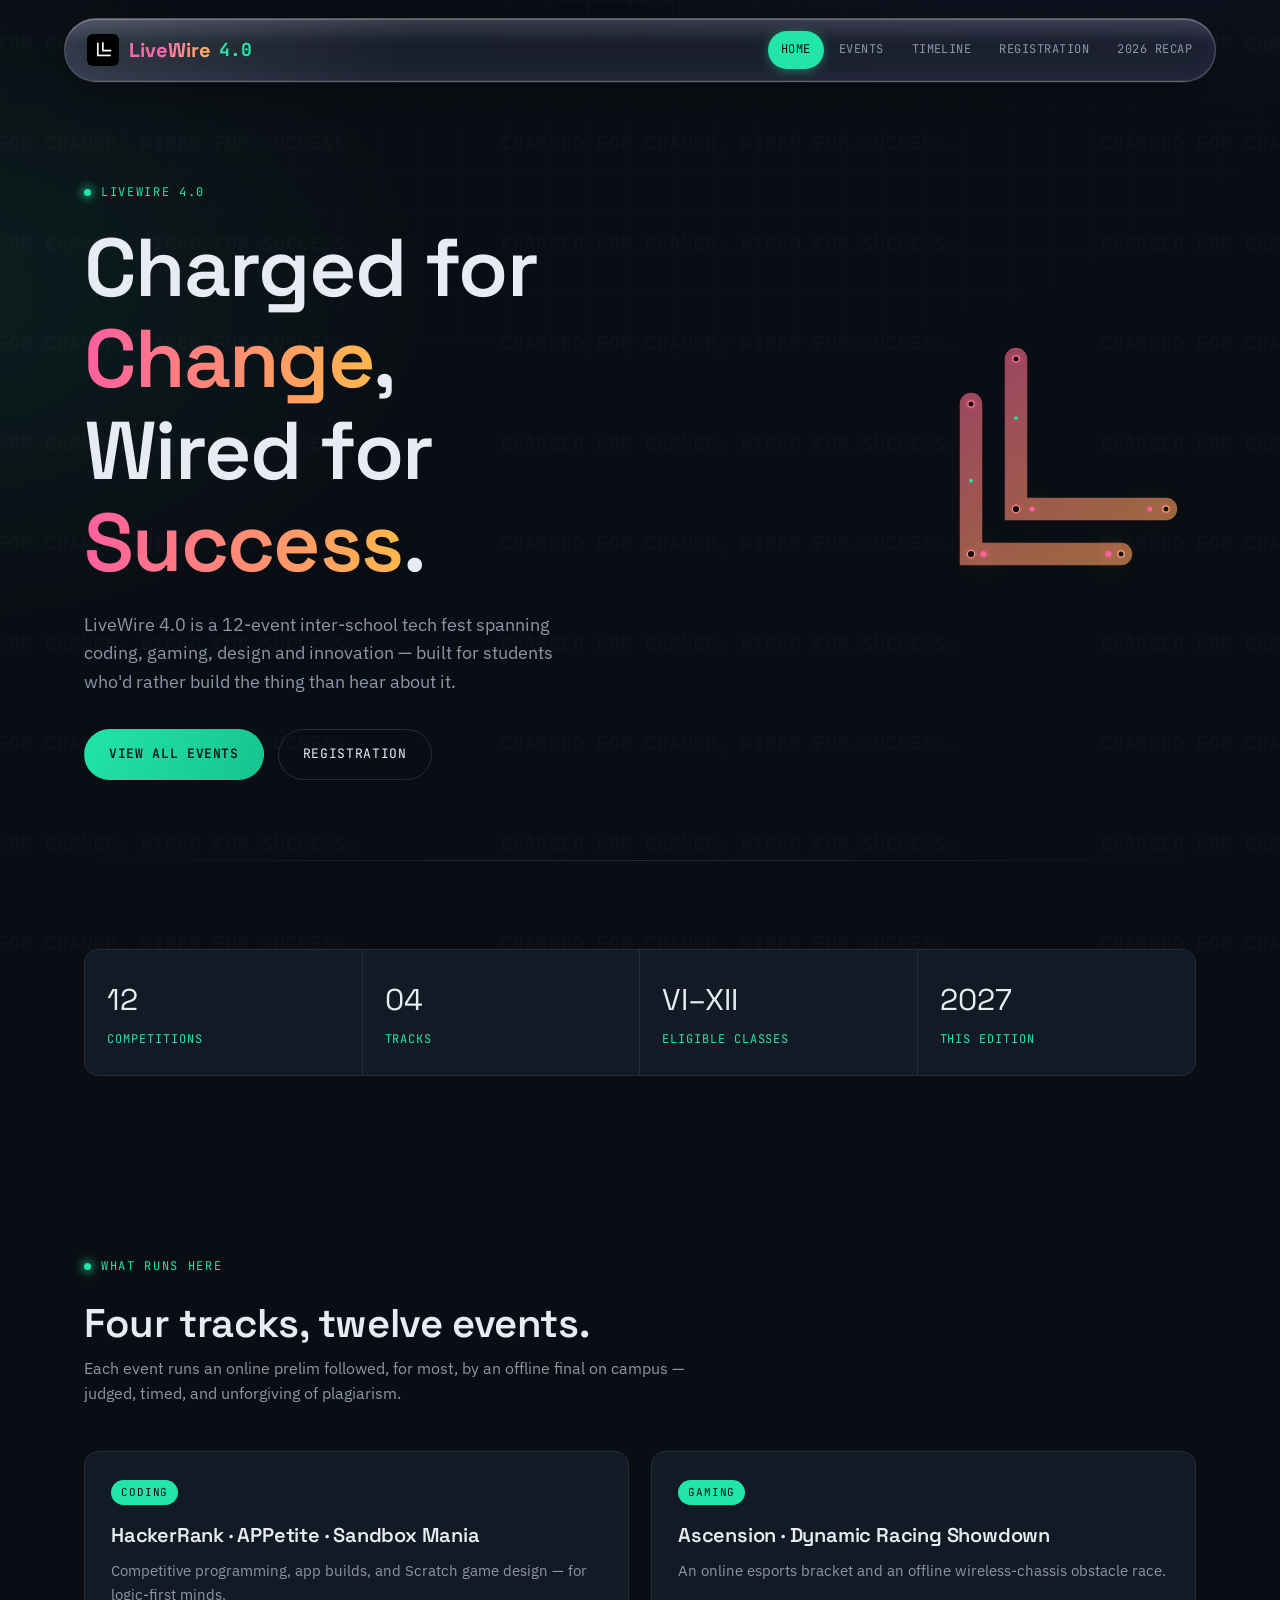
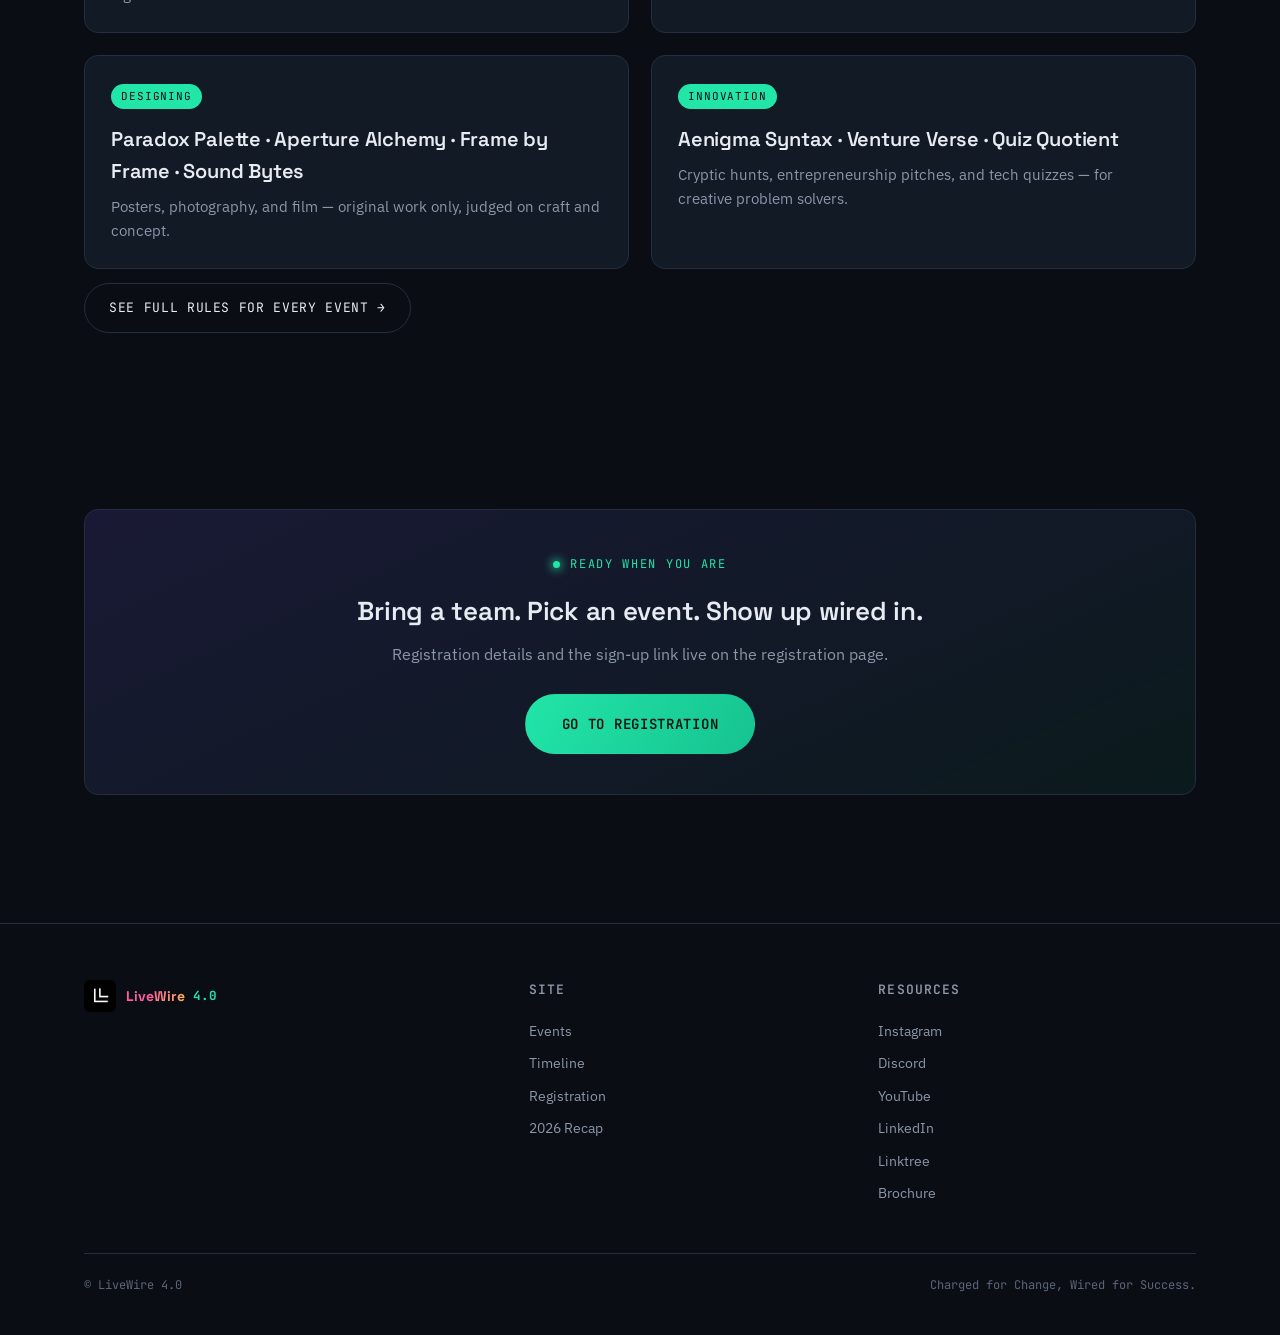
==== commit a66c7057: "acc" ====
--- a/index.html
+++ b/index.html
@@ -23,7 +23,7 @@
     href="https://fonts.googleapis.com/css2?family=Space+Grotesk:wght@500;600;700&family=IBM+Plex+Sans:wght@400;500;600&family=JetBrains+Mono:wght@400;500&display=swap"
     rel="stylesheet">
   <link rel="icon" type="image/jpeg" href="LOGO.jpg">
-  <link rel="stylesheet" href="styles.css?v=1788548401536">
+  <link rel="stylesheet" href="styles.css?v=1788549374220">
 </head>
 
 <body>
@@ -237,7 +237,7 @@
     </div>
   </footer>
 
-  <script src="script.js?v=1788548401536"></script>
+  <script src="script.js?v=1788549374220"></script>
 </body>
 
 </html>
--- a/styles.css
+++ b/styles.css
@@ -1252,7 +1252,7 @@
 @media (max-width: 680px) {
   .site-header .wrap {
     border-radius: 999px;
-    transition: border-radius .35s cubic-bezier(0.16, 1, 0.3, 1), border-bottom-color .35s ease, box-shadow .3s ease, border-color .3s ease, background .3s ease;
+    transition: border-radius .4s cubic-bezier(0.16, 1, 0.3, 1), border-bottom-color .4s ease, box-shadow .3s ease, border-color .3s ease, background .3s ease;
   }
 
   .site-header .wrap.nav-expanded {
@@ -1265,15 +1265,15 @@
   }
 
   .site-header .wrap::before {
-    transition: border-radius .35s cubic-bezier(0.16, 1, 0.3, 1);
+    transition: border-radius .4s cubic-bezier(0.16, 1, 0.3, 1);
   }
 
   nav.primary-nav {
     position: absolute;
-    top: calc(100% - 1px);
-    left: 0;
-    right: 0;
-    z-index: -1;
+    top: calc(18px + 64px - 1px);
+    left: var(--edge);
+    right: var(--edge);
+    z-index: 49;
     flex-direction: column;
     align-items: stretch;
     gap: 0;
@@ -1298,8 +1298,8 @@
     overflow: hidden;
     opacity: 0;
     pointer-events: none;
-    /* closing animation */
-    transition: max-height 0.3s cubic-bezier(0.4, 0, 0.2, 1), opacity 0.25s ease;
+    /* perfectly synced closing animation */
+    transition: max-height 0.4s cubic-bezier(0.16, 1, 0.3, 1), opacity 0.3s ease;
   }
 
   /* glass highlight on the dropdown too */
@@ -1317,8 +1317,8 @@
     max-height: 400px;
     opacity: 1;
     pointer-events: auto;
-    /* opening animation — slower */
-    transition: max-height 0.55s cubic-bezier(0.16, 1, 0.3, 1), opacity 0.3s ease;
+    /* perfectly synced opening animation */
+    transition: max-height 0.4s cubic-bezier(0.16, 1, 0.3, 1), opacity 0.3s ease;
   }
 
   nav.primary-nav a {
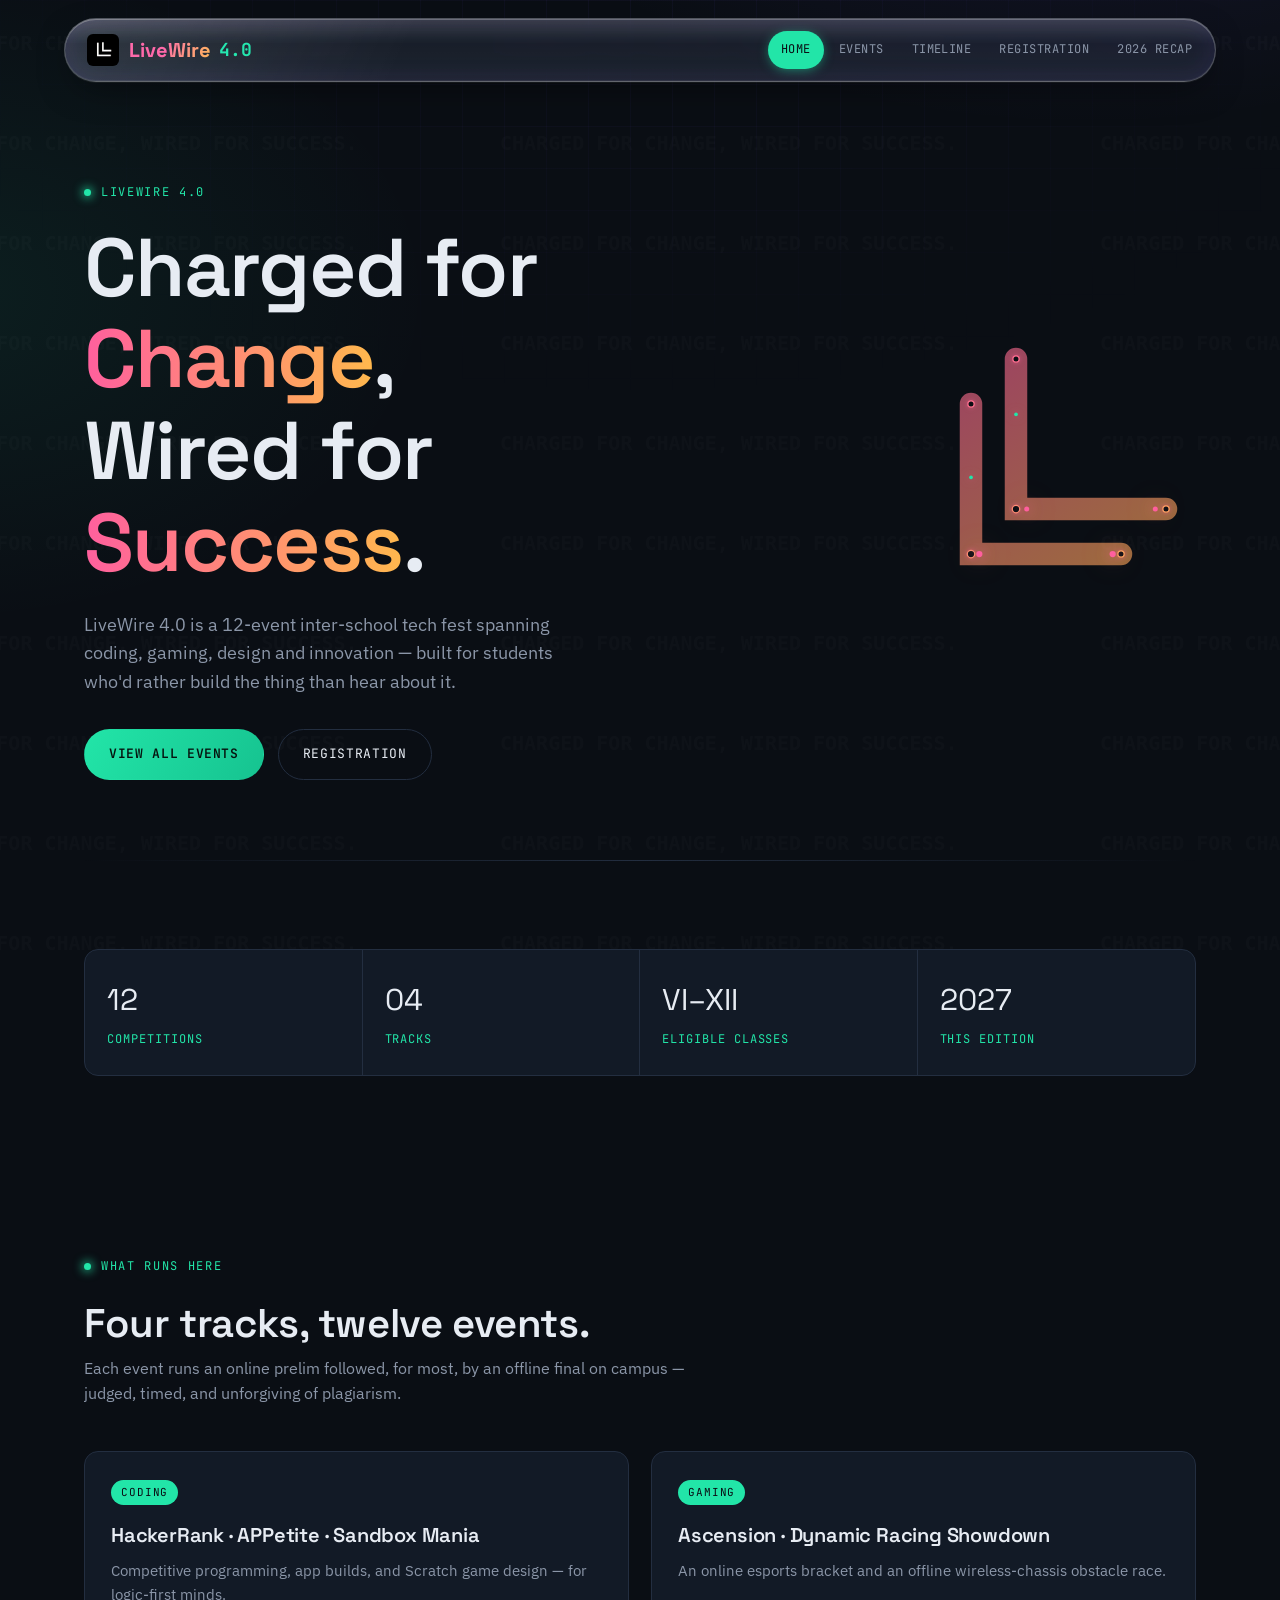
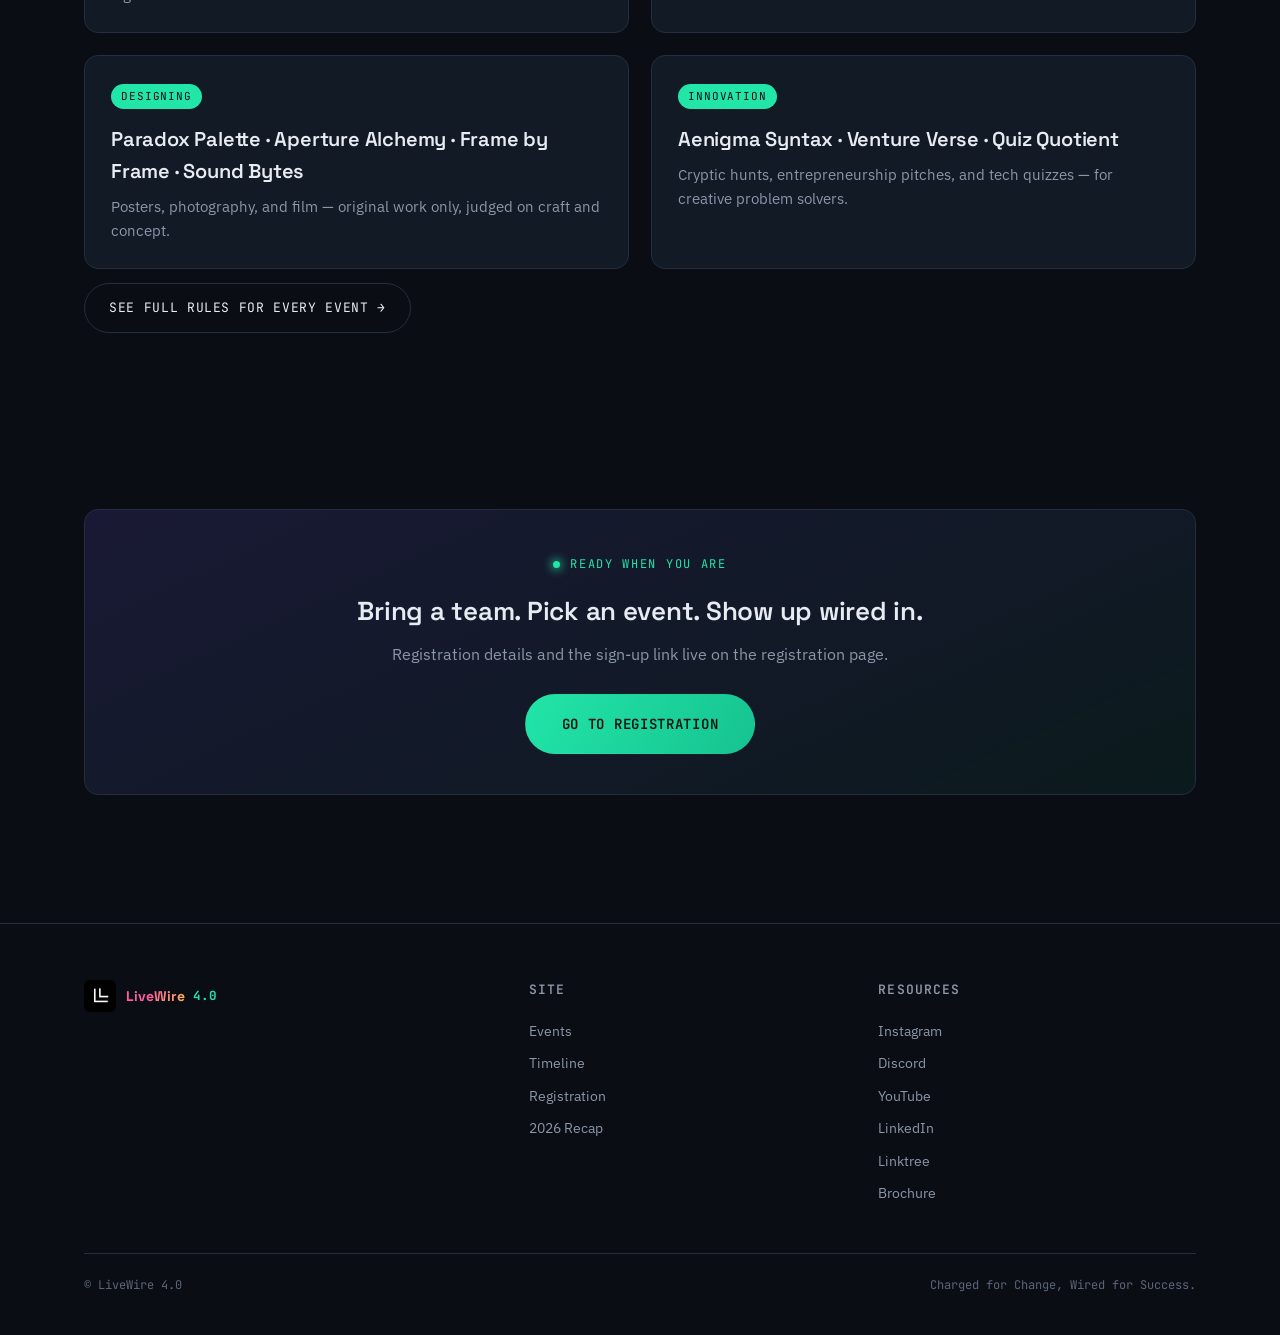
==== commit da58f645: "xfghjk" ====
--- a/index.html
+++ b/index.html
@@ -23,7 +23,7 @@
     href="https://fonts.googleapis.com/css2?family=Space+Grotesk:wght@500;600;700&family=IBM+Plex+Sans:wght@400;500;600&family=JetBrains+Mono:wght@400;500&display=swap"
     rel="stylesheet">
   <link rel="icon" type="image/jpeg" href="LOGO.jpg">
-  <link rel="stylesheet" href="styles.css?v=1788549374220">
+  <link rel="stylesheet" href="styles.css?v=1788550014840">
 </head>
 
 <body>
@@ -237,7 +237,7 @@
     </div>
   </footer>
 
-  <script src="script.js?v=1788549374220"></script>
+  <script src="script.js?v=1788550014840"></script>
 </body>
 
 </html>
--- a/styles.css
+++ b/styles.css
@@ -1252,20 +1252,26 @@
 @media (max-width: 680px) {
   .site-header .wrap {
     border-radius: 999px;
-    transition: border-radius .4s cubic-bezier(0.16, 1, 0.3, 1), border-bottom-color .4s ease, box-shadow .3s ease, border-color .3s ease, background .3s ease;
+    /* CLOSING: corners round immediately as menu shrinks */
+    transition: border-radius .35s cubic-bezier(0.16, 1, 0.3, 1) 0s, border-bottom-color .35s ease 0s, box-shadow .3s ease 0s, border-color .3s ease 0s, background .3s ease 0s;
   }
 
   .site-header .wrap.nav-expanded {
     border-radius: 22px 22px 0 0;
     border-bottom-color: transparent;
+    /* OPENING: corners point immediately */
+    transition: border-radius .3s cubic-bezier(0.16, 1, 0.3, 1) 0s, border-bottom-color .3s ease 0s, box-shadow .3s ease 0s, border-color .3s ease 0s, background .3s ease 0s;
   }
 
   .site-header .wrap.nav-expanded::before {
     border-radius: 22px 22px 0 0;
+    /* OPENING: corners point immediately */
+    transition: border-radius .3s cubic-bezier(0.16, 1, 0.3, 1) 0s;
   }
 
   .site-header .wrap::before {
-    transition: border-radius .4s cubic-bezier(0.16, 1, 0.3, 1);
+    /* CLOSING: corners round immediately */
+    transition: border-radius .35s cubic-bezier(0.16, 1, 0.3, 1) 0s;
   }
 
   nav.primary-nav {
@@ -1298,8 +1304,8 @@
     overflow: hidden;
     opacity: 0;
     pointer-events: none;
-    /* perfectly synced closing animation */
-    transition: max-height 0.4s cubic-bezier(0.16, 1, 0.3, 1), opacity 0.3s ease;
+    /* CLOSING: menu shrinks immediately (delay 0s, original duration 0.3s) */
+    transition: max-height 0.3s cubic-bezier(0.4, 0, 0.2, 1) 0s, opacity 0.25s ease 0s;
   }
 
   /* glass highlight on the dropdown too */
@@ -1317,8 +1323,8 @@
     max-height: 400px;
     opacity: 1;
     pointer-events: auto;
-    /* perfectly synced opening animation */
-    transition: max-height 0.4s cubic-bezier(0.16, 1, 0.3, 1), opacity 0.3s ease;
+    /* OPENING: menu waits 0.3s for corners to point, original slower duration 0.55s */
+    transition: max-height 0.55s cubic-bezier(0.16, 1, 0.3, 1) 0.3s, opacity 0.3s ease 0.3s;
   }
 
   nav.primary-nav a {
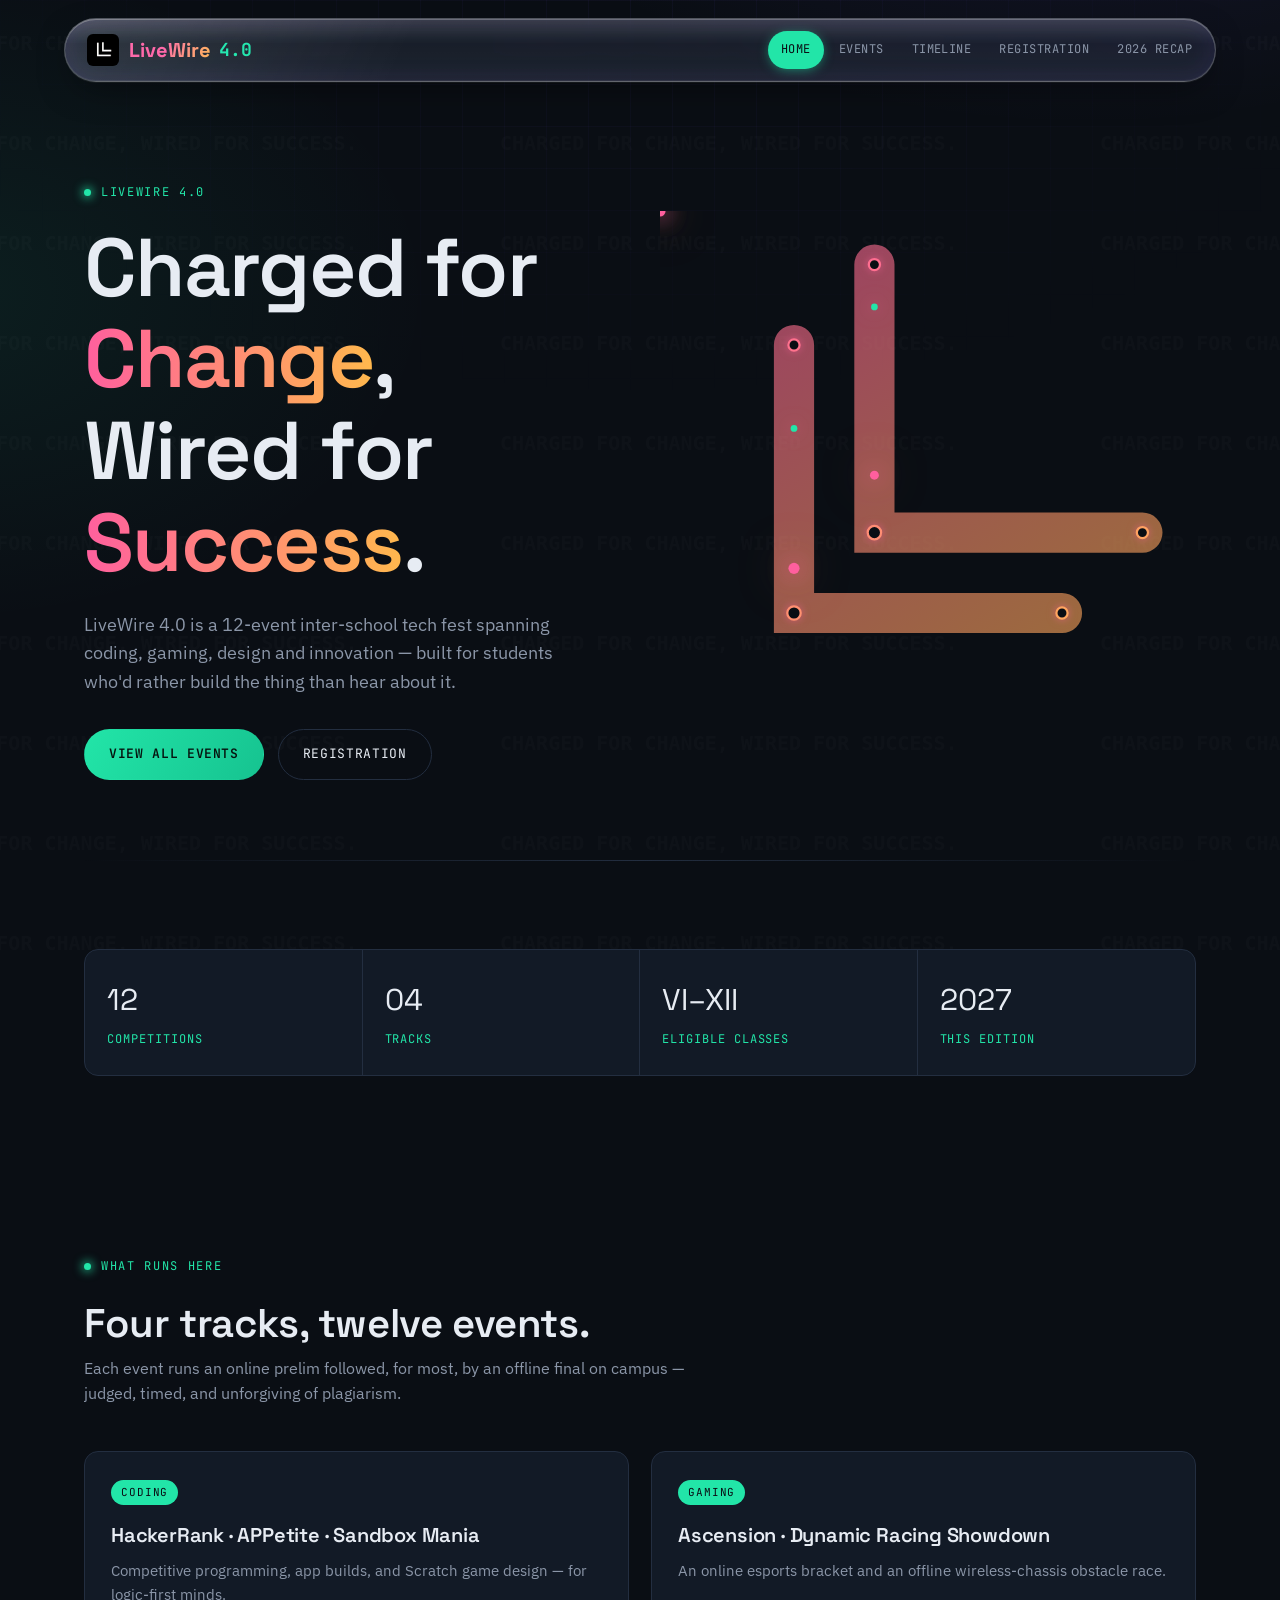
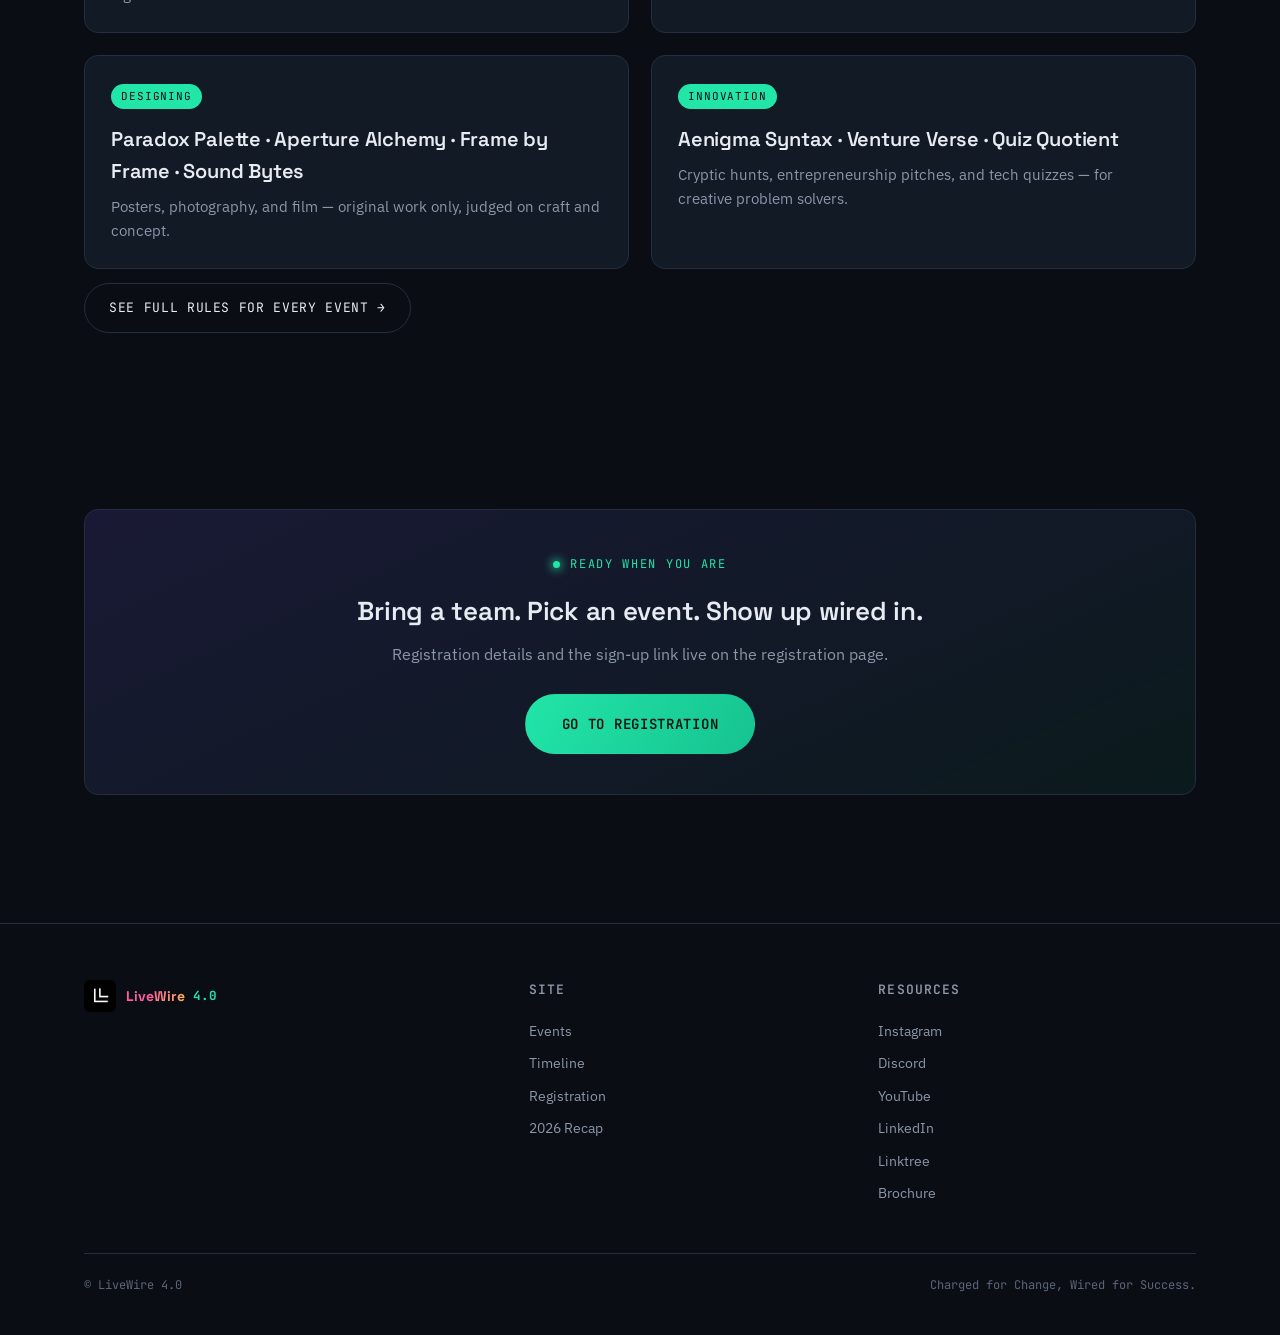
==== commit 142ecffc: "h" ====
--- a/index.html
+++ b/index.html
@@ -23,7 +23,7 @@
     href="https://fonts.googleapis.com/css2?family=Space+Grotesk:wght@500;600;700&family=IBM+Plex+Sans:wght@400;500;600&family=JetBrains+Mono:wght@400;500&display=swap"
     rel="stylesheet">
   <link rel="icon" type="image/jpeg" href="LOGO.jpg">
-  <link rel="stylesheet" href="styles.css?v=1788550014840">
+  <link rel="stylesheet" href="styles.css?v=1788552200000">
 </head>
 
 <body>
--- a/styles.css
+++ b/styles.css
@@ -401,7 +401,7 @@
 
 .hero-grid {
   display: grid;
-  grid-template-columns: 1.1fr 0.9fr;
+  grid-template-columns: 1fr 1fr;
   gap: 40px;
   align-items: center;
 }
@@ -428,7 +428,8 @@
 .circuit-stage {
   position: relative;
   aspect-ratio: 1 / 1;
-  max-width: 580px;
+  width: 100%;
+  max-width: 560px;
   justify-self: end;
 }
 
@@ -1198,9 +1199,10 @@
   }
 
   .circuit-stage {
-    max-width: 340px;
-    justify-self: start;
-    margin-top: 20px;
+    width: 100%;
+    max-width: 390px;
+    justify-self: end;
+    margin-top: 24px;
   }
 
   .stat-band {
